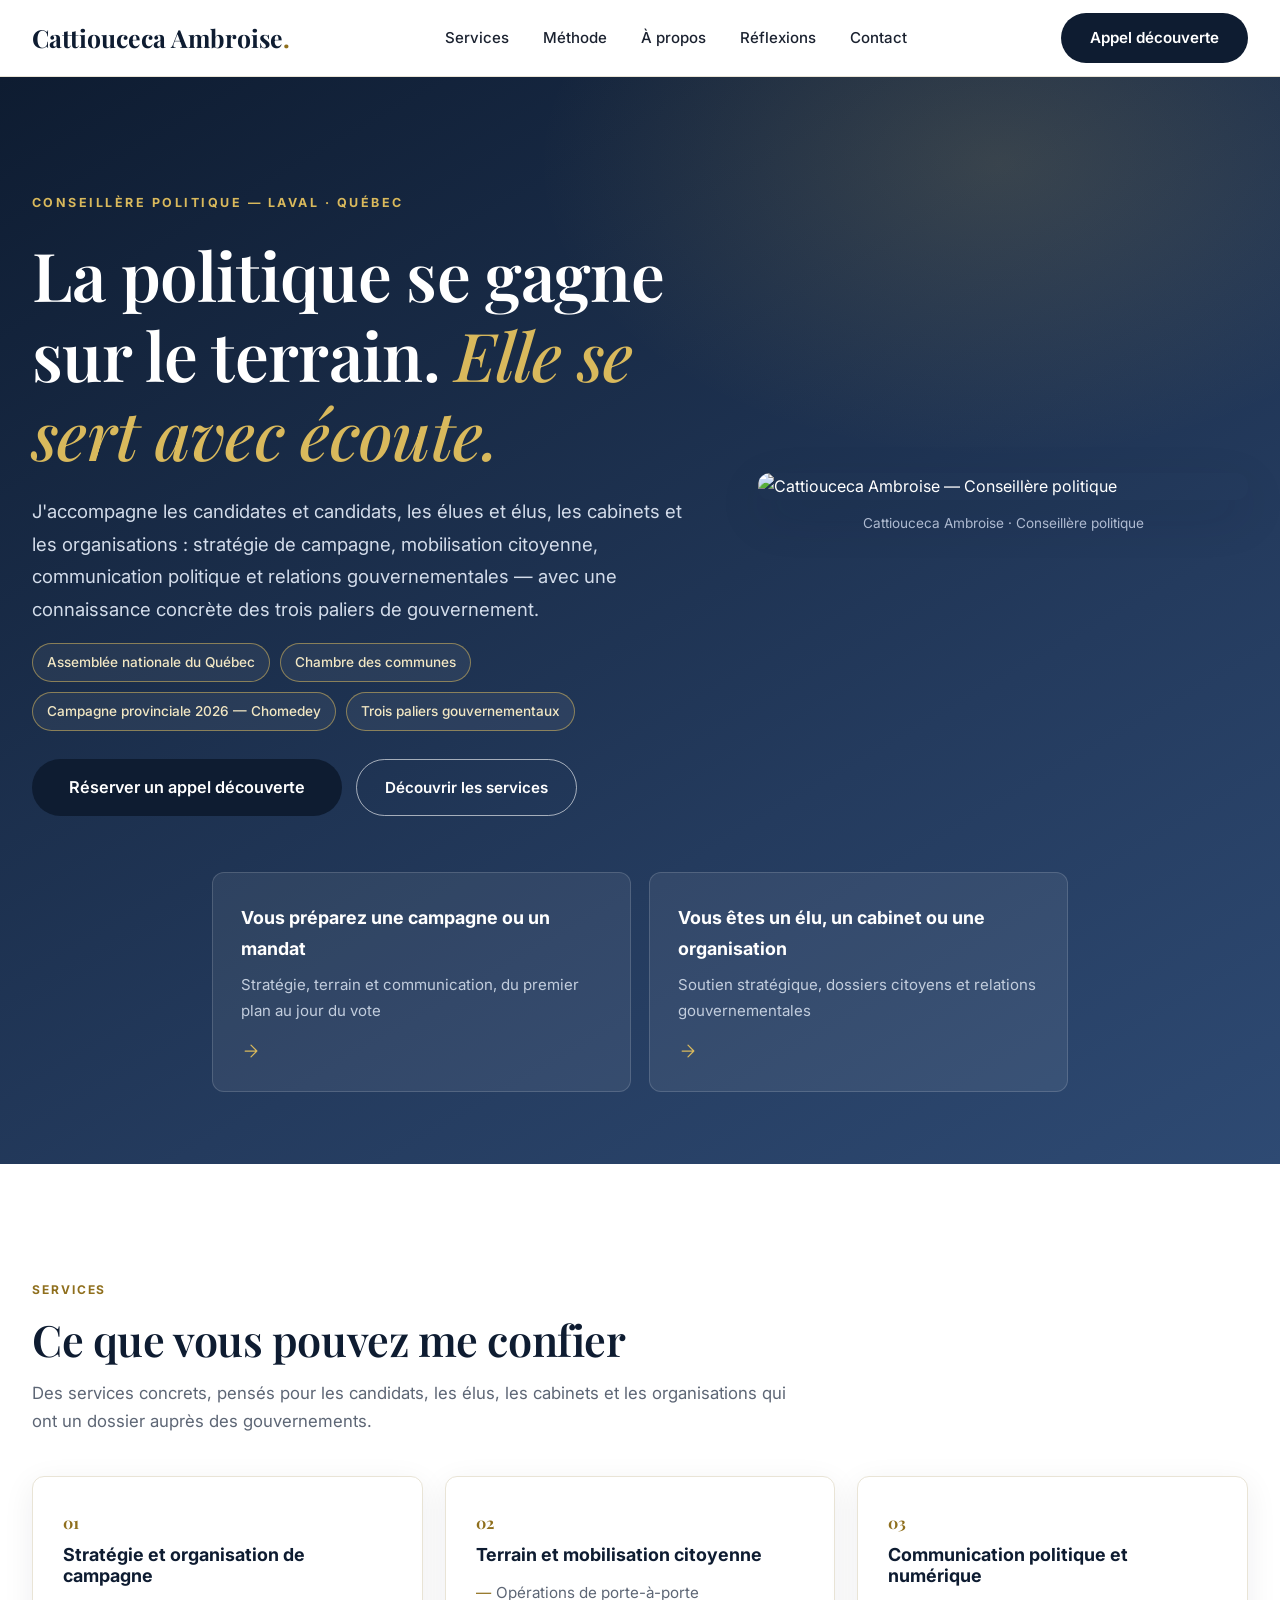
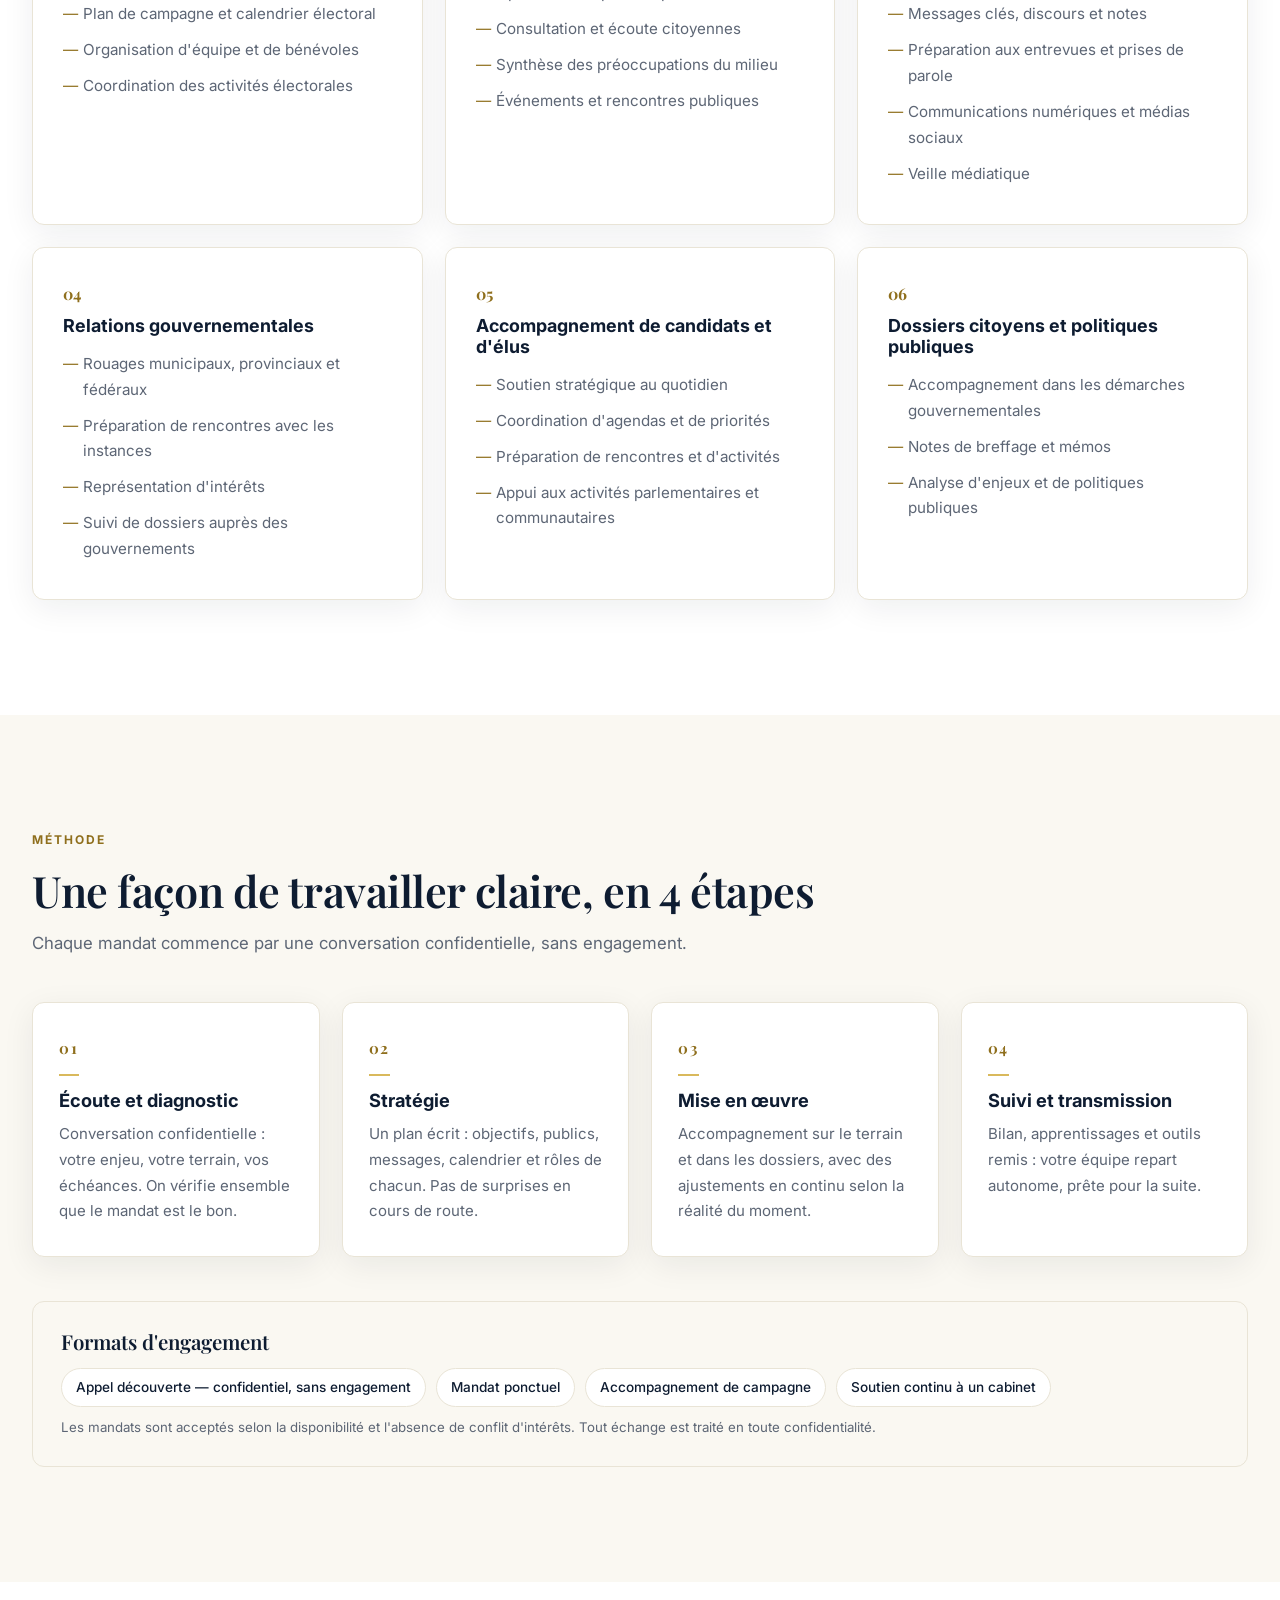
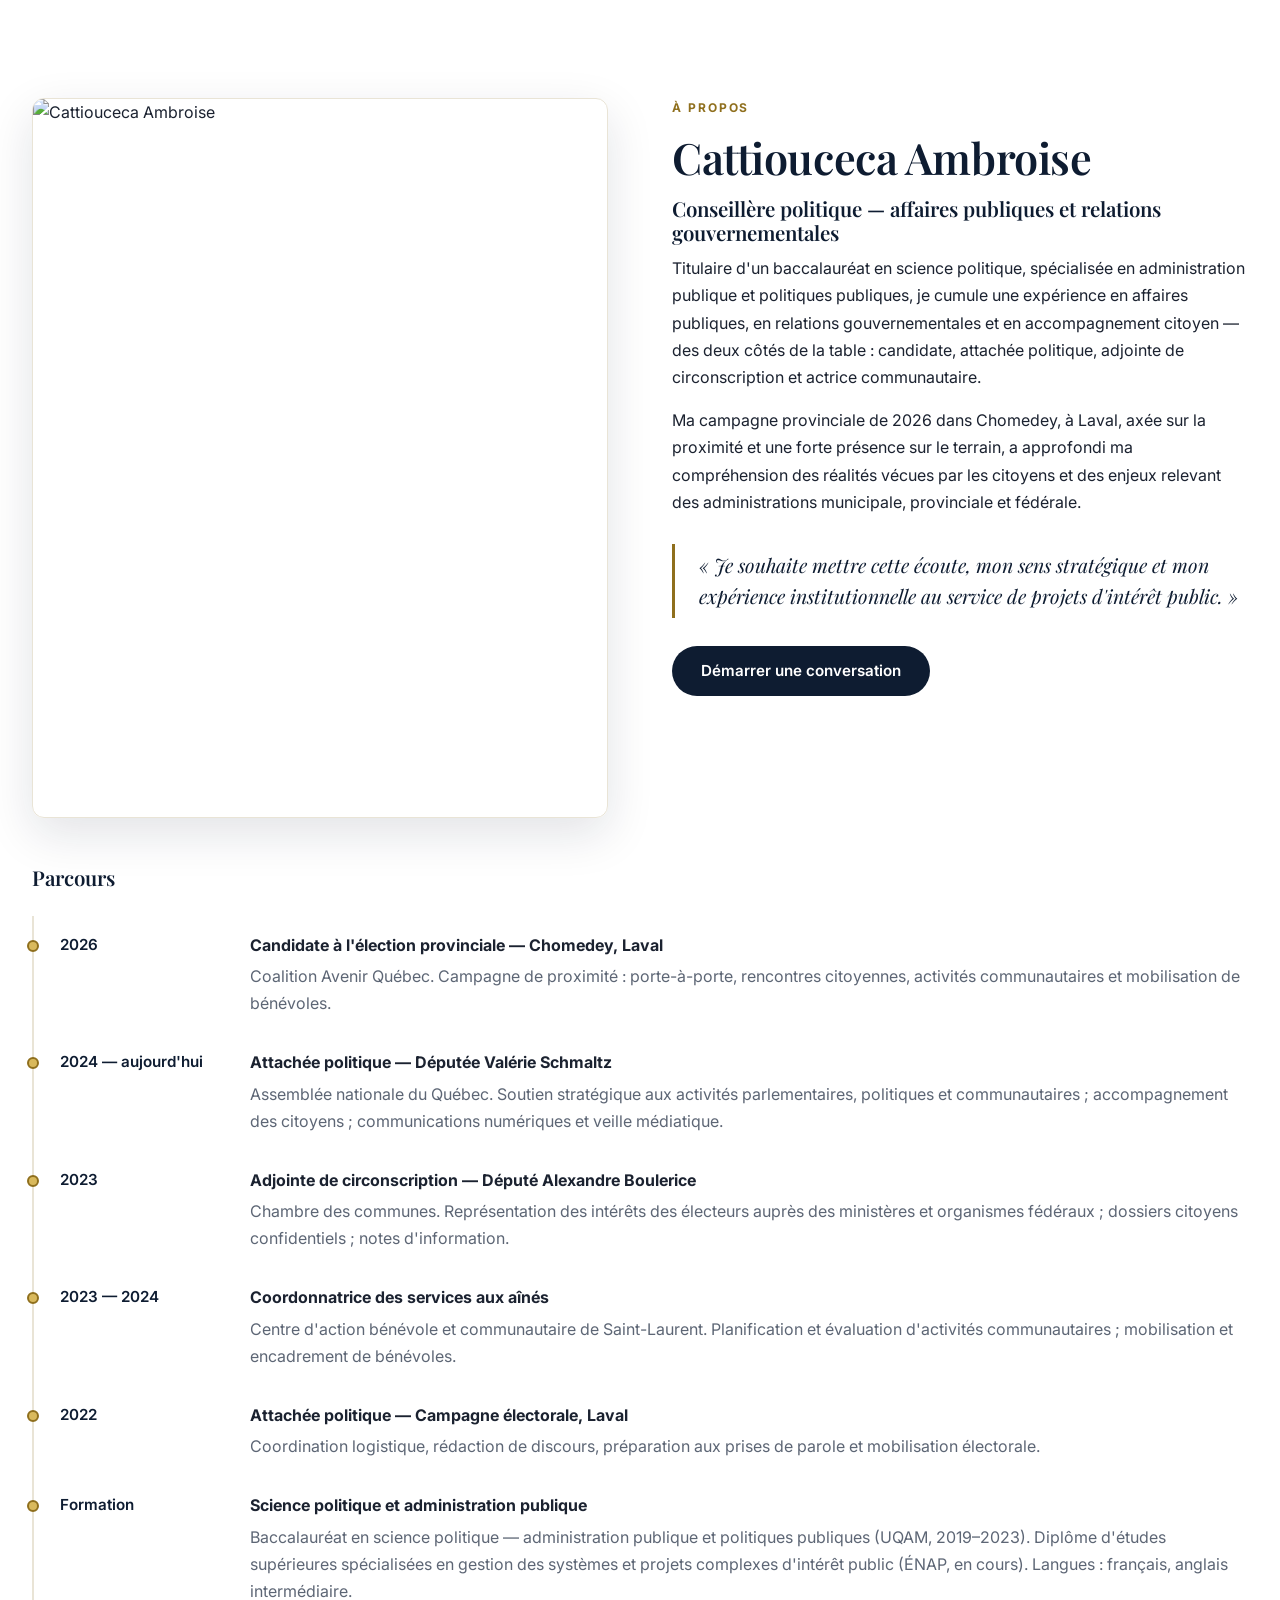
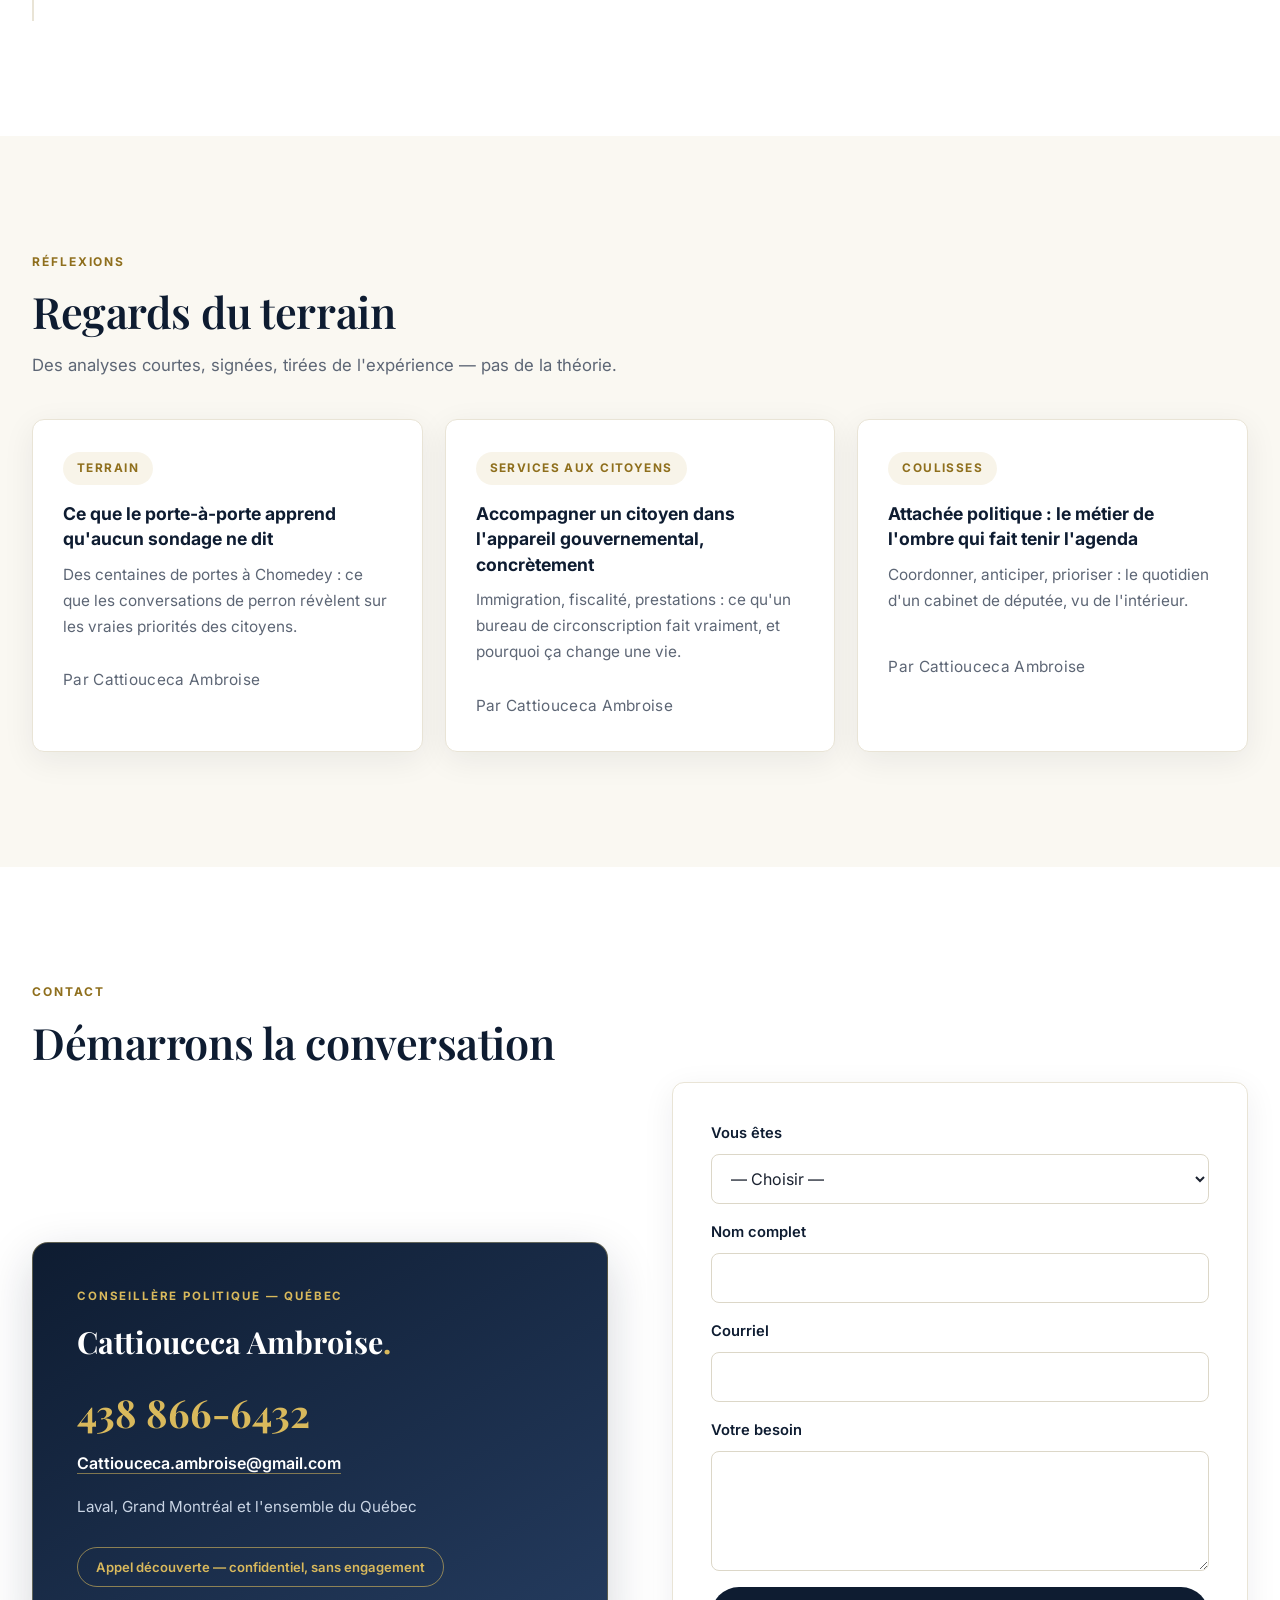
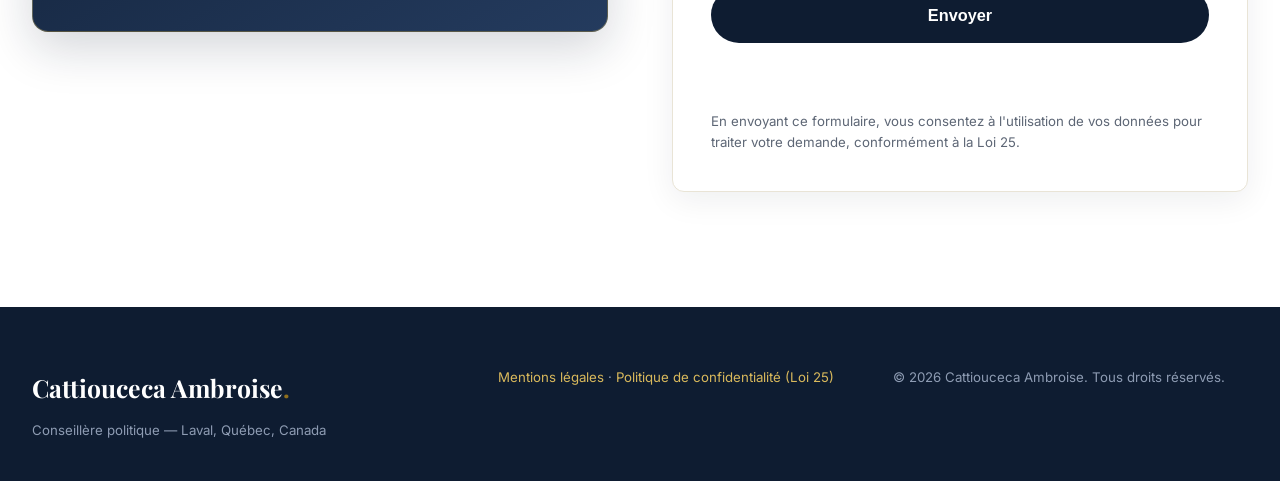
==== index.html @ 0019c846 "Site initial — Cattiouceca Ambroise, conseillère politique" ====
<!DOCTYPE html>
<html lang="fr">
<head>
    <meta charset="UTF-8">
    <meta name="viewport" content="width=device-width, initial-scale=1.0">
    <title>Cattiouceca Ambroise — Conseillère politique | Affaires publiques et relations gouvernementales</title>
    <meta name="description" content="Cattiouceca Ambroise, conseillère politique à Laval. Stratégie de campagne, terrain et mobilisation, communication politique, relations gouvernementales et accompagnement de candidats et d'élus.">
    <link rel="icon" type="image/svg+xml" href="favicon.svg">
    <meta property="og:type" content="website">
    <meta property="og:title" content="Cattiouceca Ambroise — Conseillère politique">
    <meta property="og:description" content="La politique se gagne sur le terrain. Elle se sert avec écoute. Stratégie, mobilisation, communication et relations gouvernementales au Québec.">
    <meta property="og:image" content="cattiouceca.jpg">
    <meta name="twitter:card" content="summary_large_image">
    <link rel="stylesheet" href="styles.css">
    <link rel="preconnect" href="https://fonts.googleapis.com">
    <link rel="preconnect" href="https://fonts.gstatic.com" crossorigin>
    <link href="https://fonts.googleapis.com/css2?family=Playfair+Display:wght@600;700&family=Inter:wght@400;500;600;700&display=swap" rel="stylesheet">
</head>
<body>
    <!-- Header -->
    <header class="header" id="header">
        <nav class="nav container">
            <a href="#accueil" class="logo">Cattiouceca Ambroise<span class="logo-accent">.</span></a>
            <ul class="nav-links">
                <li><a href="#services">Services</a></li>
                <li><a href="#methode">Méthode</a></li>
                <li><a href="#apropos">À propos</a></li>
                <li><a href="#reflexions">Réflexions</a></li>
                <li><a href="#contact">Contact</a></li>
            </ul>
            <div class="nav-cta">
                <a href="#contact" class="btn btn-primary">Appel découverte</a>
            </div>
            <button class="nav-toggle" aria-label="Menu"><svg width="24" height="24" viewBox="0 0 24 24" fill="none" stroke="currentColor" stroke-width="1.8" stroke-linecap="round"><path d="M4 7h16M4 12h16M4 17h16"/></svg></button>
        </nav>
    </header>

    <!-- Hero -->
    <section id="accueil" class="hero">
        <div class="container hero-grid">
            <div class="hero-text">
                <p class="hero-eyebrow">Conseillère politique — Laval · Québec</p>
                <h1>La politique se gagne sur le terrain. <em>Elle se sert avec écoute.</em></h1>
                <p class="hero-sub">J'accompagne les candidates et candidats, les élues et élus, les cabinets et les organisations : stratégie de campagne, mobilisation citoyenne, communication politique et relations gouvernementales — avec une connaissance concrète des trois paliers de gouvernement.</p>
                <div class="pills">
                    <span class="pill">Assemblée nationale du Québec</span>
                    <span class="pill">Chambre des communes</span>
                    <span class="pill">Campagne provinciale 2026 — Chomedey</span>
                    <span class="pill">Trois paliers gouvernementaux</span>
                </div>
                <div class="hero-cta">
                    <a href="#contact" class="btn btn-primary btn-large">Réserver un appel découverte</a>
                    <a href="#services" class="btn btn-outline-light">Découvrir les services</a>
                </div>
            </div>
            <div class="hero-photo">
                <img src="cattiouceca.jpg" alt="Cattiouceca Ambroise — Conseillère politique">
                <p class="hero-photo-caption">Cattiouceca Ambroise · Conseillère politique</p>
            </div>
        </div>
        <div class="container hero-dual">
            <a href="#services" class="dual-card">
                <span class="dual-title">Vous préparez une campagne ou un mandat</span>
                <span class="dual-desc">Stratégie, terrain et communication, du premier plan au jour du vote</span>
                <span class="dual-arrow" aria-hidden="true"><svg width="20" height="20" viewBox="0 0 24 24" fill="none" stroke="currentColor" stroke-width="1.5" stroke-linecap="round" stroke-linejoin="round"><path d="M5 12h14M12 5l7 7-7 7"/></svg></span>
            </a>
            <a href="#services" class="dual-card">
                <span class="dual-title">Vous êtes un élu, un cabinet ou une organisation</span>
                <span class="dual-desc">Soutien stratégique, dossiers citoyens et relations gouvernementales</span>
                <span class="dual-arrow" aria-hidden="true"><svg width="20" height="20" viewBox="0 0 24 24" fill="none" stroke="currentColor" stroke-width="1.5" stroke-linecap="round" stroke-linejoin="round"><path d="M5 12h14M12 5l7 7-7 7"/></svg></span>
            </a>
        </div>
    </section>

    <!-- Services -->
    <section id="services" class="section">
        <div class="container">
            <p class="eyebrow">Services</p>
            <h2>Ce que vous pouvez me confier</h2>
            <p class="section-sub">Des services concrets, pensés pour les candidats, les élus, les cabinets et les organisations qui ont un dossier auprès des gouvernements.</p>
            <div class="cards-3">
                <div class="card">
                    <span class="svc-num">01</span>
                    <h3>Stratégie et organisation de campagne</h3>
                    <ul class="svc-list">
                        <li>Plan de campagne et calendrier électoral</li>
                        <li>Organisation d'équipe et de bénévoles</li>
                        <li>Coordination des activités électorales</li>
                    </ul>
                </div>
                <div class="card">
                    <span class="svc-num">02</span>
                    <h3>Terrain et mobilisation citoyenne</h3>
                    <ul class="svc-list">
                        <li>Opérations de porte-à-porte</li>
                        <li>Consultation et écoute citoyennes</li>
                        <li>Synthèse des préoccupations du milieu</li>
                        <li>Événements et rencontres publiques</li>
                    </ul>
                </div>
                <div class="card">
                    <span class="svc-num">03</span>
                    <h3>Communication politique et numérique</h3>
                    <ul class="svc-list">
                        <li>Messages clés, discours et notes</li>
                        <li>Préparation aux entrevues et prises de parole</li>
                        <li>Communications numériques et médias sociaux</li>
                        <li>Veille médiatique</li>
                    </ul>
                </div>
                <div class="card">
                    <span class="svc-num">04</span>
                    <h3>Relations gouvernementales</h3>
                    <ul class="svc-list">
                        <li>Rouages municipaux, provinciaux et fédéraux</li>
                        <li>Préparation de rencontres avec les instances</li>
                        <li>Représentation d'intérêts</li>
                        <li>Suivi de dossiers auprès des gouvernements</li>
                    </ul>
                </div>
                <div class="card">
                    <span class="svc-num">05</span>
                    <h3>Accompagnement de candidats et d'élus</h3>
                    <ul class="svc-list">
                        <li>Soutien stratégique au quotidien</li>
                        <li>Coordination d'agendas et de priorités</li>
                        <li>Préparation de rencontres et d'activités</li>
                        <li>Appui aux activités parlementaires et communautaires</li>
                    </ul>
                </div>
                <div class="card">
                    <span class="svc-num">06</span>
                    <h3>Dossiers citoyens et politiques publiques</h3>
                    <ul class="svc-list">
                        <li>Accompagnement dans les démarches gouvernementales</li>
                        <li>Notes de breffage et mémos</li>
                        <li>Analyse d'enjeux et de politiques publiques</li>
                    </ul>
                </div>
            </div>
        </div>
    </section>

    <!-- Méthode -->
    <section id="methode" class="section section-alt">
        <div class="container">
            <p class="eyebrow">Méthode</p>
            <h2>Une façon de travailler claire, en 4 étapes</h2>
            <p class="section-sub">Chaque mandat commence par une conversation confidentielle, sans engagement.</p>
            <div class="steps">
                <div class="step">
                    <span class="step-num">01</span>
                    <h3>Écoute et diagnostic</h3>
                    <p>Conversation confidentielle : votre enjeu, votre terrain, vos échéances. On vérifie ensemble que le mandat est le bon.</p>
                </div>
                <div class="step">
                    <span class="step-num">02</span>
                    <h3>Stratégie</h3>
                    <p>Un plan écrit : objectifs, publics, messages, calendrier et rôles de chacun. Pas de surprises en cours de route.</p>
                </div>
                <div class="step">
                    <span class="step-num">03</span>
                    <h3>Mise en œuvre</h3>
                    <p>Accompagnement sur le terrain et dans les dossiers, avec des ajustements en continu selon la réalité du moment.</p>
                </div>
                <div class="step">
                    <span class="step-num">04</span>
                    <h3>Suivi et transmission</h3>
                    <p>Bilan, apprentissages et outils remis : votre équipe repart autonome, prête pour la suite.</p>
                </div>
            </div>
            <div class="formats-box">
                <h3>Formats d'engagement</h3>
                <div class="pills pills-dark">
                    <span class="pill">Appel découverte — confidentiel, sans engagement</span>
                    <span class="pill">Mandat ponctuel</span>
                    <span class="pill">Accompagnement de campagne</span>
                    <span class="pill">Soutien continu à un cabinet</span>
                </div>
                <p class="small">Les mandats sont acceptés selon la disponibilité et l'absence de conflit d'intérêts. Tout échange est traité en toute confidentialité.</p>
            </div>
        </div>
    </section>

    <!-- À propos -->
    <section id="apropos" class="section">
        <div class="container two-col">
            <div class="about-img">
                <img src="cattiouceca.jpg" alt="Cattiouceca Ambroise" class="about-photo">
            </div>
            <div>
                <p class="eyebrow">À propos</p>
                <h2>Cattiouceca Ambroise</h2>
                <h3>Conseillère politique — affaires publiques et relations gouvernementales</h3>
                <p>Titulaire d'un baccalauréat en science politique, spécialisée en administration publique et politiques publiques, je cumule une expérience en affaires publiques, en relations gouvernementales et en accompagnement citoyen — des deux côtés de la table : candidate, attachée politique, adjointe de circonscription et actrice communautaire.</p>
                <p>Ma campagne provinciale de 2026 dans Chomedey, à Laval, axée sur la proximité et une forte présence sur le terrain, a approfondi ma compréhension des réalités vécues par les citoyens et des enjeux relevant des administrations municipale, provinciale et fédérale.</p>
                <blockquote class="about-quote">
                    <p>« Je souhaite mettre cette écoute, mon sens stratégique et mon expérience institutionnelle au service de projets d'intérêt public. »</p>
                </blockquote>
                <a href="#contact" class="btn btn-primary">Démarrer une conversation</a>
            </div>
        </div>
        <div class="container">
            <h3 class="mt">Parcours</h3>
            <div class="timeline">
                <div class="tl-item"><span class="tl-date">2026</span><div><h4>Candidate à l'élection provinciale — Chomedey, Laval</h4><p>Coalition Avenir Québec. Campagne de proximité : porte-à-porte, rencontres citoyennes, activités communautaires et mobilisation de bénévoles.</p></div></div>
                <div class="tl-item"><span class="tl-date">2024 — aujourd'hui</span><div><h4>Attachée politique — Députée Valérie Schmaltz</h4><p>Assemblée nationale du Québec. Soutien stratégique aux activités parlementaires, politiques et communautaires ; accompagnement des citoyens ; communications numériques et veille médiatique.</p></div></div>
                <div class="tl-item"><span class="tl-date">2023</span><div><h4>Adjointe de circonscription — Député Alexandre Boulerice</h4><p>Chambre des communes. Représentation des intérêts des électeurs auprès des ministères et organismes fédéraux ; dossiers citoyens confidentiels ; notes d'information.</p></div></div>
                <div class="tl-item"><span class="tl-date">2023 — 2024</span><div><h4>Coordonnatrice des services aux aînés</h4><p>Centre d'action bénévole et communautaire de Saint-Laurent. Planification et évaluation d'activités communautaires ; mobilisation et encadrement de bénévoles.</p></div></div>
                <div class="tl-item"><span class="tl-date">2022</span><div><h4>Attachée politique — Campagne électorale, Laval</h4><p>Coordination logistique, rédaction de discours, préparation aux prises de parole et mobilisation électorale.</p></div></div>
                <div class="tl-item"><span class="tl-date">Formation</span><div><h4>Science politique et administration publique</h4><p>Baccalauréat en science politique — administration publique et politiques publiques (UQAM, 2019–2023). Diplôme d'études supérieures spécialisées en gestion des systèmes et projets complexes d'intérêt public (ÉNAP, en cours). Langues : français, anglais intermédiaire.</p></div></div>
            </div>
        </div>
    </section>

    <!-- Réflexions -->
    <section id="reflexions" class="section section-alt">
        <div class="container">
            <p class="eyebrow">Réflexions</p>
            <h2>Regards du terrain</h2>
            <p class="section-sub">Des analyses courtes, signées, tirées de l'expérience — pas de la théorie.</p>
            <div class="cards-3">
                <article class="card article-card">
                    <span class="article-tag">Terrain</span>
                    <h3>Ce que le porte-à-porte apprend qu'aucun sondage ne dit</h3>
                    <p>Des centaines de portes à Chomedey : ce que les conversations de perron révèlent sur les vraies priorités des citoyens.</p>
                    <p class="article-meta">Par Cattiouceca Ambroise</p>
                </article>
                <article class="card article-card">
                    <span class="article-tag">Services aux citoyens</span>
                    <h3>Accompagner un citoyen dans l'appareil gouvernemental, concrètement</h3>
                    <p>Immigration, fiscalité, prestations : ce qu'un bureau de circonscription fait vraiment, et pourquoi ça change une vie.</p>
                    <p class="article-meta">Par Cattiouceca Ambroise</p>
                </article>
                <article class="card article-card">
                    <span class="article-tag">Coulisses</span>
                    <h3>Attachée politique : le métier de l'ombre qui fait tenir l'agenda</h3>
                    <p>Coordonner, anticiper, prioriser : le quotidien d'un cabinet de députée, vu de l'intérieur.</p>
                    <p class="article-meta">Par Cattiouceca Ambroise</p>
                </article>
            </div>
        </div>
    </section>

    <!-- Contact -->
    <section id="contact" class="section">
        <div class="container">
            <p class="eyebrow">Contact</p>
            <h2>Démarrons la conversation</h2>
            <div class="two-col two-col-middle">
                <div class="bcard">
                    <p class="bcard-eyebrow">Conseillère politique — Québec</p>
                    <p class="bcard-name">Cattiouceca Ambroise<span>.</span></p>
                    <a class="bcard-phone" href="tel:+14388666432">438 866-6432</a>
                    <p class="bcard-row"><a class="bcard-link" href="mailto:Cattiouceca.ambroise@gmail.com">Cattiouceca.ambroise@gmail.com</a></p>
                    <p class="bcard-zone">Laval, Grand Montréal et l'ensemble du Québec</p>
                    <p class="bcard-row"><span class="bcard-badge">Appel découverte — confidentiel, sans engagement</span></p>
                </div>
                <form class="contact-form" id="contactForm" action="https://formsubmit.co/laricelk@gmail.com" method="POST">
                    <input type="hidden" name="_subject" value="Nouveau message — Site Cattiouceca Ambroise">
                    <input type="hidden" name="_captcha" value="false">
                    <input type="hidden" name="_template" value="table">
                    <label>Vous êtes
                        <select name="profil" required>
                            <option value="">— Choisir —</option>
                            <option value="candidat">Un candidat / une candidate</option>
                            <option value="elu">Un élu / un cabinet</option>
                            <option value="organisation">Une organisation / un parti</option>
                            <option value="entreprise">Une entreprise</option>
                            <option value="autre">Autre</option>
                        </select>
                    </label>
                    <label>Nom complet<input type="text" name="nom" required></label>
                    <label>Courriel<input type="email" name="courriel" required></label>
                    <label>Votre besoin<textarea name="message" rows="4" required></textarea></label>
                    <button type="submit" class="btn btn-primary btn-large">Envoyer</button>
                    <p class="form-status" id="formStatus" role="status" aria-live="polite"></p>
                    <p class="small">En envoyant ce formulaire, vous consentez à l'utilisation de vos données pour traiter votre demande, conformément à la Loi 25.</p>
                </form>
            </div>
        </div>
    </section>

    <!-- Footer -->
    <footer class="footer">
        <div class="container footer-grid">
            <div>
                <p class="logo">Cattiouceca Ambroise<span class="logo-accent">.</span></p>
                <p class="small">Conseillère politique — Laval, Québec, Canada</p>
            </div>
            <div>
                <p class="small"><a href="mentions-legales.html">Mentions légales</a> · <a href="politique-confidentialite.html">Politique de confidentialité (Loi 25)</a></p>
            </div>
            <div>
                <p class="small">© 2026 Cattiouceca Ambroise. Tous droits réservés.</p>
            </div>
        </div>
    </footer>

    <script src="script.js"></script>
</body>
</html>
---- styles.css ----
/* Sawab Dine — Chasseur de têtes | Design premium épuré */
:root {
    --navy: #0e1c31;
    --navy-light: #1a2f4d;
    --navy-soft: #243b5e;
    --gold: #8f6f1d;
    --gold-light: #d9b95c;
    --cream: #faf8f2;
    --white: #ffffff;
    --ink: #1b2230;
    --muted: #5d6675;
    --hairline: #e9e4d6;
    --radius: 12px;
    --radius-sm: 8px;
    --shadow-soft: 0 8px 32px rgba(14, 28, 49, 0.07);
    --shadow-lift: 0 16px 48px rgba(14, 28, 49, 0.12);
    --font-display: 'Playfair Display', Georgia, 'Times New Roman', serif;
    --font-body: 'Inter', -apple-system, BlinkMacSystemFont, 'Segoe UI', sans-serif;
    --space-section: clamp(72px, 9vw, 120px);
}

*, *::before, *::after { margin: 0; padding: 0; box-sizing: border-box; }

html { scroll-behavior: smooth; }

@media (prefers-reduced-motion: reduce) {
    html { scroll-behavior: auto; }
    *, *::before, *::after { transition: none !important; animation: none !important; }
}

body {
    font-family: var(--font-body);
    color: var(--ink);
    background: var(--white);
    line-height: 1.7;
    -webkit-font-smoothing: antialiased;
    text-rendering: optimizeLegibility;
    overflow-x: hidden;
}

img { max-width: 100%; display: block; }

.container { max-width: 1360px; margin: 0 auto; padding: 0 clamp(20px, 4vw, 32px); }

/* ---------- Typographie ---------- */
h1, h2, h3 { font-family: var(--font-display); color: var(--navy); line-height: 1.18; font-weight: 600; }
h1 { font-size: clamp(2.5rem, 5.5vw, 4.2rem); letter-spacing: -0.01em; }
h2 { font-size: clamp(1.9rem, 3.6vw, 2.7rem); margin-bottom: 14px; letter-spacing: -0.01em; }
h3 { font-size: 1.28rem; margin-bottom: 10px; }

p { margin-bottom: 1em; }
p:last-child { margin-bottom: 0; }

.eyebrow {
    text-transform: uppercase;
    letter-spacing: 0.16em;
    font-size: 0.75rem;
    font-weight: 700;
    color: var(--gold);
    margin-bottom: 14px;
}

.section { padding: var(--space-section) 0; }
.section-alt { background: var(--cream); }
.section-sub { color: var(--muted); margin-bottom: 40px; font-size: 1.05rem; max-width: 760px; }
.mt { margin-top: 48px; }

/* ---------- Header ---------- */
.header {
    position: sticky; top: 0; z-index: 100;
    background: rgba(255,255,255,0.94);
    backdrop-filter: blur(12px);
    -webkit-backdrop-filter: blur(12px);
    border-bottom: 1px solid var(--hairline);
}
.nav { display: flex; align-items: center; justify-content: space-between; height: 76px; gap: 16px; }
.logo { font-family: var(--font-display); font-size: 1.55rem; font-weight: 700; color: var(--navy); text-decoration: none; white-space: nowrap; }
.logo-accent { color: var(--gold); }
.nav-links { display: flex; gap: clamp(16px, 2.4vw, 30px); list-style: none; }
.nav-links a {
    text-decoration: none; color: var(--ink); font-weight: 500; font-size: 0.94rem;
    padding: 8px 2px; position: relative;
}
.nav-links a::after {
    content: ""; position: absolute; left: 0; bottom: 2px; height: 2px; width: 0;
    background: var(--gold); transition: width 0.25s ease;
}
.nav-links a:hover { color: var(--navy); }
.nav-links a:hover::after { width: 100%; }
.nav-cta { display: flex; gap: 10px; align-items: center; }
.nav-toggle {
    display: none; background: none; border: 1px solid var(--hairline); border-radius: var(--radius-sm);
    width: 44px; height: 44px; cursor: pointer; color: var(--navy);
    align-items: center; justify-content: center;
}

/* ---------- Boutons ---------- */
.btn {
    display: inline-flex; align-items: center; justify-content: center; gap: 8px;
    padding: 13px 28px; border-radius: 999px;
    font-weight: 600; font-size: 0.95rem; text-decoration: none; line-height: 1.4;
    transition: background 0.2s ease, color 0.2s ease, transform 0.2s ease, box-shadow 0.2s ease, border-color 0.2s ease;
    border: 1.5px solid transparent; cursor: pointer;
    min-height: 48px;
}
.btn:focus-visible { outline: 3px solid var(--gold-light); outline-offset: 2px; }
.btn-primary { background: var(--navy); color: var(--white); }
.btn-primary:hover { background: var(--navy-light); transform: translateY(-2px); box-shadow: var(--shadow-lift); }
.btn-outline { border-color: var(--navy); color: var(--navy); background: transparent; }
.btn-outline:hover { background: var(--navy); color: var(--white); transform: translateY(-2px); }
.btn-large { padding: 16px 36px; font-size: 1.02rem; }

/* ---------- Hero ---------- */
.hero {
    background: linear-gradient(150deg, var(--navy) 0%, var(--navy-soft) 65%, #2e4a73 100%);
    color: var(--white);
    padding: clamp(72px, 9vw, 120px) 0 0;
    position: relative; overflow: hidden;
}
.hero::after {
    content: ""; position: absolute; inset: 0;
    background: radial-gradient(ellipse 60% 45% at 78% 8%, rgba(217,185,92,0.16), transparent 60%);
    pointer-events: none;
}
.hero-content { position: relative; z-index: 1; text-align: center; max-width: 1020px; }
.hero h1 { color: var(--white); margin-bottom: 8px; }
.hero h1 em { font-style: italic; color: var(--gold-light); font-weight: 500; }
.hero-eyebrow {
    text-transform: uppercase; letter-spacing: 0.2em; font-size: 0.78rem;
    color: var(--gold-light); font-weight: 700; margin-bottom: 22px;
}
.hero-sub { color: #d3dcea; font-size: clamp(1.02rem, 1.6vw, 1.16rem); max-width: 800px; margin: 22px auto 18px; line-height: 1.75; }
.hero-zones {
    color: var(--gold-light); font-size: 0.88rem; font-weight: 600;
    letter-spacing: 0.08em; text-transform: uppercase;
    margin: 0 auto 44px;
}

.hero-dual { display: grid; grid-template-columns: 1fr 1fr; gap: 18px; max-width: 920px; margin: 0 auto clamp(48px, 6vw, 72px); }
.dual-card {
    background: rgba(255,255,255,0.07);
    border: 1px solid rgba(255,255,255,0.15);
    border-radius: var(--radius);
    padding: 30px 28px;
    text-decoration: none; color: var(--white);
    display: flex; flex-direction: column; align-items: flex-start; gap: 8px; text-align: left;
    transition: background 0.25s ease, transform 0.25s ease, border-color 0.25s ease;
}
.dual-card:hover { background: rgba(255,255,255,0.12); transform: translateY(-4px); border-color: rgba(217,185,92,0.45); }
.dual-card:focus-visible { outline: 3px solid var(--gold-light); outline-offset: 3px; }
.dual-icon { color: var(--gold-light); margin-bottom: 6px; display: inline-flex; }
.dual-icon svg { display: block; }
.dual-title { font-weight: 700; font-size: 1.12rem; font-family: var(--font-body); }
.dual-desc { color: #c2cddd; font-size: 0.94rem; }
.dual-arrow { margin-top: 10px; color: var(--gold-light); display: inline-flex; transition: transform 0.25s ease; }
.dual-card:hover .dual-arrow { transform: translateX(5px); }

.hero-stats { background: rgba(0,0,0,0.25); position: relative; z-index: 1; border-top: 1px solid rgba(255,255,255,0.08); }
.stats-grid { display: grid; grid-template-columns: repeat(4, 1fr); gap: 16px; padding: 32px 24px; }
.stat { text-align: center; padding: 4px 8px; }
.stat + .stat { border-left: 1px solid rgba(255,255,255,0.09); }
.stat-number { display: block; font-family: var(--font-display); font-size: clamp(1.5rem, 2.4vw, 1.9rem); color: var(--gold-light); font-weight: 700; margin-bottom: 4px; }
.stat-label { font-size: 0.84rem; color: #bcc8da; line-height: 1.45; }

/* ---------- Mise en page ---------- */
.two-col { display: grid; grid-template-columns: 1fr 1fr; gap: clamp(40px, 5vw, 72px); align-items: start; }
.two-col-middle { align-items: center; }
.cards-3 { display: grid; grid-template-columns: repeat(3, 1fr); gap: 22px; margin-top: 36px; }
.card {
    background: var(--white); border: 1px solid var(--hairline); border-radius: var(--radius);
    padding: 32px 30px; box-shadow: var(--shadow-soft);
    transition: transform 0.25s ease, box-shadow 0.25s ease;
}
.card:hover { transform: translateY(-4px); box-shadow: var(--shadow-lift); }
.card h3 { font-family: var(--font-body); font-weight: 700; font-size: 1.12rem; }
.card p { color: var(--muted); font-size: 0.96rem; }
.card .btn { margin-top: 18px; }
.card.quote { display: flex; flex-direction: column; }
.card.quote p { font-style: italic; color: var(--ink); font-size: 1rem; line-height: 1.7; flex: 1; }
.card.quote p::before { content: "\201C"; font-family: var(--font-display); font-size: 2.4rem; color: var(--gold-light); display: block; line-height: 1; margin-bottom: 6px; }
.card cite { display: block; margin-top: 16px; padding-top: 14px; border-top: 1px solid var(--hairline); font-style: normal; font-weight: 600; color: var(--muted); font-size: 0.88rem; }

/* Checklist épurée */
.checklist { list-style: none; margin: 24px 0; display: flex; flex-direction: column; gap: 4px; }
.checklist li {
    padding: 10px 0 10px 34px; position: relative; line-height: 1.6;
}
.checklist li::before {
    content: ""; position: absolute; left: 0; top: 13px; width: 20px; height: 20px;
    background: url("data:image/svg+xml,%3Csvg xmlns='http://www.w3.org/2000/svg' viewBox='0 0 24 24' fill='none' stroke='%238f6f1d' stroke-width='2.4' stroke-linecap='round' stroke-linejoin='round'%3E%3Cpath d='M20 6L9 17l-5-5'/%3E%3C/svg%3E") no-repeat center / contain;
}

/* Étapes méthodologie */
.steps { display: grid; grid-template-columns: repeat(4, 1fr); gap: 22px; margin-top: 44px; }
.step {
    background: var(--white); border: 1px solid var(--hairline); border-radius: var(--radius);
    padding: 32px 26px; box-shadow: var(--shadow-soft); position: relative;
    transition: transform 0.25s ease, box-shadow 0.25s ease;
}
.step:hover { transform: translateY(-4px); box-shadow: var(--shadow-lift); }
.step-num {
    font-family: var(--font-display); font-size: 0.95rem; font-weight: 700; letter-spacing: 0.12em;
    color: var(--gold); text-transform: uppercase;
    display: inline-block; padding-bottom: 12px; margin-bottom: 14px;
    border-bottom: 2px solid var(--gold-light);
}
.step h3 { margin: 0 0 10px; font-size: 1.14rem; font-family: var(--font-body); font-weight: 700; }
.step p { font-size: 0.94rem; color: var(--muted); }

/* Tags secteurs */
.tags { display: flex; flex-wrap: wrap; gap: 10px; margin-top: 18px; }
.tag {
    background: transparent; color: var(--navy);
    border: 1.5px solid var(--navy);
    padding: 9px 20px; border-radius: 999px; font-size: 0.88rem; font-weight: 600;
    transition: background 0.2s ease, color 0.2s ease;
}
.tag:hover { background: var(--navy); color: var(--white); }

/* Boîte CTA */
.cta-box {
    background: linear-gradient(150deg, var(--navy) 0%, var(--navy-soft) 100%);
    color: var(--white); border-radius: var(--radius);
    padding: clamp(30px, 4vw, 44px); box-shadow: var(--shadow-lift);
    border: 1px solid rgba(217,185,92,0.22);
}
.cta-box h3 { color: var(--white); font-family: var(--font-body); font-weight: 700; }
.cta-box p { color: #c9d4e4; margin: 12px 0 24px; }
.cta-box .btn-outline { border-color: var(--gold-light); color: var(--gold-light); }
.cta-box .btn-outline:hover { background: var(--gold-light); border-color: var(--gold-light); color: var(--navy); }

.about-photo {
    width: 100%;
    border-radius: var(--radius);
    box-shadow: var(--shadow-lift);
    object-fit: cover;
    aspect-ratio: 4 / 5;
    border: 1px solid var(--hairline);
}
.img-placeholder {
    background: var(--cream); border: 1.5px dashed #cfc9b8; border-radius: var(--radius);
    min-height: 420px; display: flex; align-items: center; justify-content: center;
    color: var(--muted); text-align: center; padding: 24px; font-size: 0.95rem;
}
.small { font-size: 0.83rem; color: var(--muted); line-height: 1.6; }
.cta-box .small { color: #93a3bb; }

/* Citation personnelle */
.about-quote {
    margin: 28px 0;
    padding: 6px 0 6px 24px;
    border-left: 3px solid var(--gold);
}
.about-quote p {
    font-family: var(--font-display);
    font-size: 1.22rem;
    font-style: italic;
    color: var(--navy);
    line-height: 1.6;
    margin: 0;
}

/* Cartes articles Insights */
.article-card { display: flex; flex-direction: column; }
.article-tag {
    display: inline-block; align-self: flex-start;
    font-size: 0.74rem; font-weight: 700; letter-spacing: 0.12em; text-transform: uppercase;
    color: var(--gold); background: rgba(184,145,42,0.1);
    padding: 6px 14px; border-radius: 999px; margin-bottom: 16px;
}
.article-card h3 { font-family: var(--font-body); font-weight: 700; font-size: 1.1rem; line-height: 1.45; }
.article-card p { flex: 1; }
.article-link {
    display: inline-flex; align-items: center; gap: 6px;
    color: var(--navy); font-weight: 700; font-size: 0.94rem; text-decoration: none;
    margin-top: 16px; padding-top: 14px; border-top: 1px solid var(--hairline);
}
.article-link span { color: var(--gold); transition: transform 0.2s ease; }
.article-link:hover span { transform: translateX(4px); }
.article-link:hover { color: var(--gold); }
.article-meta {
    font-size: 0.8rem; color: var(--muted); margin: 12px 0 0;
    letter-spacing: 0.02em;
}

/* Boîte newsletter */
.newsletter-box {
    background: var(--white); border: 1px solid var(--hairline); border-radius: var(--radius);
    padding: clamp(28px, 3.6vw, 40px); box-shadow: var(--shadow-soft);
    display: grid; grid-template-columns: 1fr 1fr; gap: 28px; align-items: center;
}
.newsletter-box h3 { font-family: var(--font-body); font-weight: 700; margin-bottom: 8px; }
.newsletter-box p { color: var(--muted); font-size: 0.96rem; margin: 0; }
.newsletter-form { display: flex; gap: 10px; }
.newsletter-form input {
    flex: 1; padding: 13px 16px; border: 1.5px solid #dcd7c8; border-radius: 999px;
    font-size: 0.95rem; font-family: inherit; min-height: 50px; min-width: 0;
    transition: border-color 0.2s ease, box-shadow 0.2s ease;
}
.newsletter-form input:focus {
    outline: none; border-color: var(--gold); box-shadow: 0 0 0 3px rgba(184,145,42,0.16);
}
.newsletter-form .btn { white-space: nowrap; }
.newsletter-status { font-size: 0.88rem; font-weight: 600; margin: 0; flex-basis: 100%; }
@media (max-width: 640px) {
    .newsletter-box { grid-template-columns: 1fr; }
    .newsletter-form { flex-direction: column; }
    .newsletter-form .btn { width: 100%; }
}

/* ---------- Formulaire ---------- */
.contact-form {
    display: flex; flex-direction: column; gap: 16px;
    background: var(--white); padding: clamp(26px, 3.4vw, 38px);
    border-radius: var(--radius); box-shadow: var(--shadow-soft); border: 1px solid var(--hairline);
}
.contact-form label { display: flex; flex-direction: column; gap: 8px; font-weight: 600; font-size: 0.92rem; color: var(--navy); }
.contact-form input, .contact-form select, .contact-form textarea {
    padding: 13px 15px; border: 1.5px solid #dcd7c8; border-radius: var(--radius-sm);
    font-size: 1rem; font-family: inherit; color: var(--ink); background: var(--white);
    transition: border-color 0.2s ease, box-shadow 0.2s ease;
    min-height: 50px;
}
.contact-form textarea { min-height: 120px; resize: vertical; }
.contact-form input:focus, .contact-form select:focus, .contact-form textarea:focus {
    outline: none; border-color: var(--gold); box-shadow: 0 0 0 3px rgba(143,111,29,0.16);
}
.form-status { font-size: 0.92rem; font-weight: 600; min-height: 1.4em; }
.form-success { color: #1e7a3c; }
.form-error { color: #b3261e; }
.contact-form button:disabled { opacity: 0.65; cursor: wait; }

/* Bloc infos contact — carte de visite */
.bcard { background:linear-gradient(150deg,#0e1c31 0%,#243b5e 100%); border-radius:16px; padding:clamp(28px,3.5vw,44px); color:#fff; border:1px solid rgba(217,185,92,.35); box-shadow:0 16px 48px rgba(14,28,49,.18); }
.bcard-eyebrow { text-transform:uppercase; letter-spacing:.16em; font-size:.72rem; color:#d9b95c; font-weight:700; margin-bottom:10px; }
.bcard-name { font-family:'Playfair Display',Georgia,serif; font-size:1.9rem; color:#fff; font-weight:700; margin-bottom:20px; }
.bcard-name span { color:#d9b95c; }
.bcard-phone { font-family:'Playfair Display',Georgia,serif; font-weight:700; font-size:clamp(1.8rem,3vw,2.4rem); color:#d9b95c; text-decoration:none; line-height:1.25; }
.bcard-phone:hover { color:#fff; }
.bcard-row { margin-top:14px; }
.bcard-link { color:#fff; font-weight:600; text-decoration:none; border-bottom:1px solid rgba(217,185,92,.55); }
.bcard-link:hover { color:#d9b95c; }
.bcard-link span { color:#d9b95c; }
.bcard-zone { color:#c9d4e4; font-size:.95rem; margin-top:14px; }
.bcard-badge { display:inline-block; margin-top:12px; border:1px solid rgba(217,185,92,.6); color:#d9b95c; border-radius:999px; padding:8px 18px; font-size:.82rem; font-weight:600; }

/* ---------- Footer ---------- */
.footer { background: var(--navy); color: #c3cede; padding: 60px 0 40px; }
.footer-grid { display: grid; grid-template-columns: 1.2fr 1fr 1fr; gap: 40px; }
.footer .logo { color: var(--white); margin-bottom: 10px; display: inline-block; }
.footer a { color: var(--gold-light); text-decoration: none; }
.footer a:hover { text-decoration: underline; }
.footer .small { color: #8e9cb3; }

/* ---------- Responsive ---------- */
@media (max-width: 1024px) {
    .steps { grid-template-columns: repeat(2, 1fr); }
    .cards-3 { grid-template-columns: repeat(2, 1fr); }
    .cards-3 .card:last-child { grid-column: 1 / -1; }
}

@media (max-width: 860px) {
    .nav-links, .nav-cta { display: none; }
    .nav-toggle { display: inline-flex; }
    .two-col { grid-template-columns: 1fr; gap: 36px; }
    .footer-grid { grid-template-columns: 1fr; gap: 28px; }
}

@media (max-width: 640px) {
    .hero-dual { grid-template-columns: 1fr; }
    .stats-grid { grid-template-columns: 1fr 1fr; gap: 20px 12px; padding: 28px 20px; }
    .stat + .stat { border-left: none; }
    .stat:nth-child(even) { border-left: 1px solid rgba(255,255,255,0.09); }
    .steps { grid-template-columns: 1fr; }
    .cards-3 { grid-template-columns: 1fr; }
    .cards-3 .card:last-child { grid-column: auto; }
    .dual-card { padding: 26px 24px; }
    .btn-large { width: 100%; }
    .cta-box .btn { width: 100%; }
}


/* ===== Ajouts Cattiouceca ===== */
.hero-grid { display: grid; grid-template-columns: 1.15fr 0.85fr; gap: clamp(28px, 5vw, 64px); align-items: center; position: relative; z-index: 1; text-align: left; }
.hero-text h1 { color: var(--white); }
.hero-text .hero-sub { margin-left: 0; margin-right: 0; }
.pills { display: flex; flex-wrap: wrap; gap: 10px; margin: 6px 0 28px; }
.pill { border: 1px solid rgba(217,185,92,0.55); color: #f2e7c3; background: rgba(255,255,255,0.06); border-radius: 999px; padding: 7px 14px; font-size: 0.85rem; font-weight: 500; }
.pills-dark .pill { border-color: var(--hairline); color: var(--navy); background: var(--white); }
.hero-cta { display: flex; flex-wrap: wrap; gap: 14px; }
.btn-outline-light { border: 1px solid rgba(255,255,255,0.6); color: var(--white); }
.btn-outline-light:hover { background: rgba(255,255,255,0.12); }
.hero-photo img { width: 100%; border-radius: var(--radius); box-shadow: var(--shadow-lift); display: block; }
.hero-photo-caption { color: #aebad0; font-size: 0.85rem; margin-top: 12px; text-align: center; }
.hero .hero-dual { margin-top: clamp(36px, 5vw, 56px); }
.svc-num { font-family: var(--font-display); color: var(--gold); font-size: 1rem; font-weight: 700; display: block; margin-bottom: 8px; }
.svc-list { list-style: none; margin-top: 10px; }
.svc-list li { color: var(--muted); padding: 5px 0 5px 20px; position: relative; font-size: 0.95rem; }
.svc-list li::before { content: "—"; position: absolute; left: 0; color: var(--gold); }
.formats-box { margin-top: 44px; background: var(--cream); border: 1px solid var(--hairline); border-radius: var(--radius); padding: 28px; }
.formats-box .pills { margin: 14px 0 10px; }
.timeline { margin-top: 26px; border-left: 2px solid var(--hairline); }
.tl-item { display: grid; grid-template-columns: 170px 1fr; gap: 20px; padding: 16px 0 16px 26px; position: relative; }
.tl-item::before { content: ""; position: absolute; left: -7px; top: 24px; width: 12px; height: 12px; border-radius: 50%; background: var(--gold-light); border: 2px solid var(--gold); }
.tl-date { font-weight: 600; color: var(--navy); font-size: 0.95rem; }
.tl-item p { color: var(--muted); margin-top: 4px; }
@media (max-width: 860px) {
    .hero-grid { grid-template-columns: 1fr; text-align: center; }
    .hero-text .hero-sub { margin-left: auto; margin-right: auto; }
    .pills, .hero-cta { justify-content: center; }
    .hero-photo { max-width: 340px; margin: 0 auto; }
    .tl-item { grid-template-columns: 1fr; gap: 4px; }
}
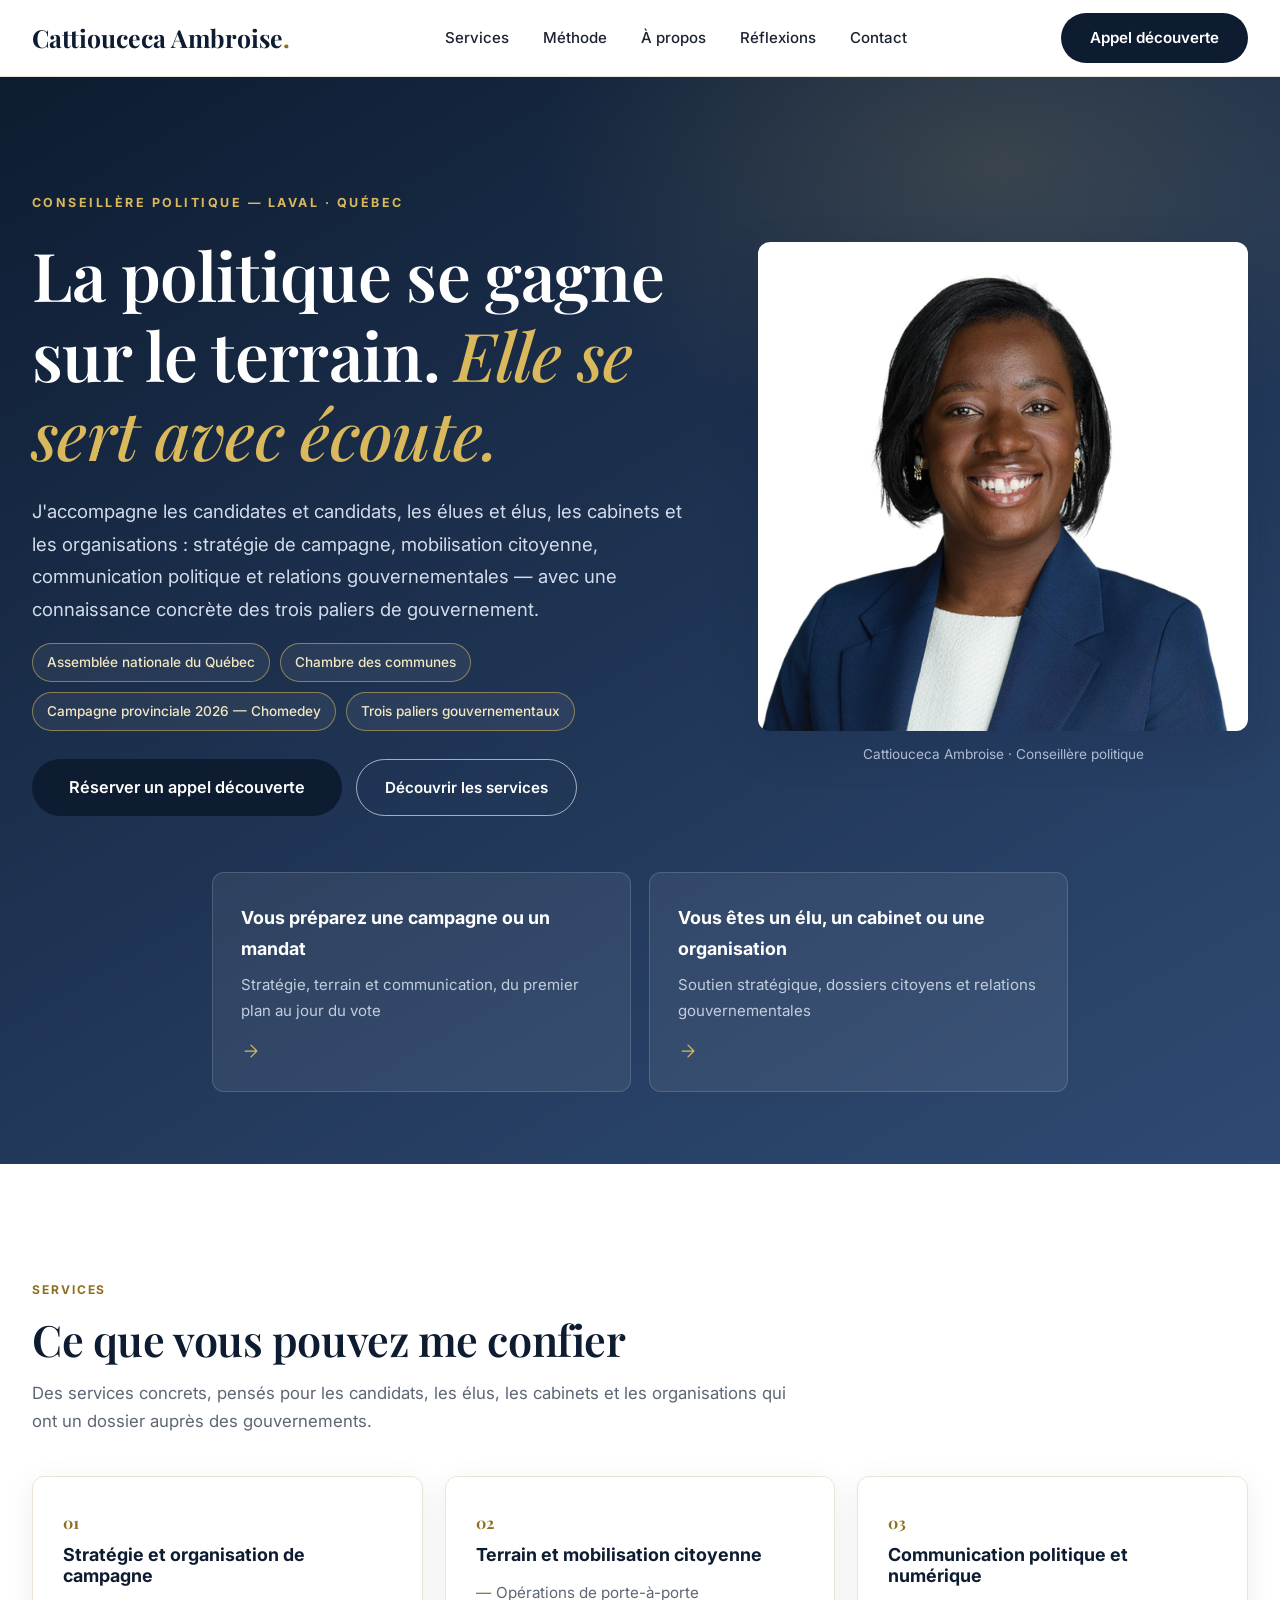
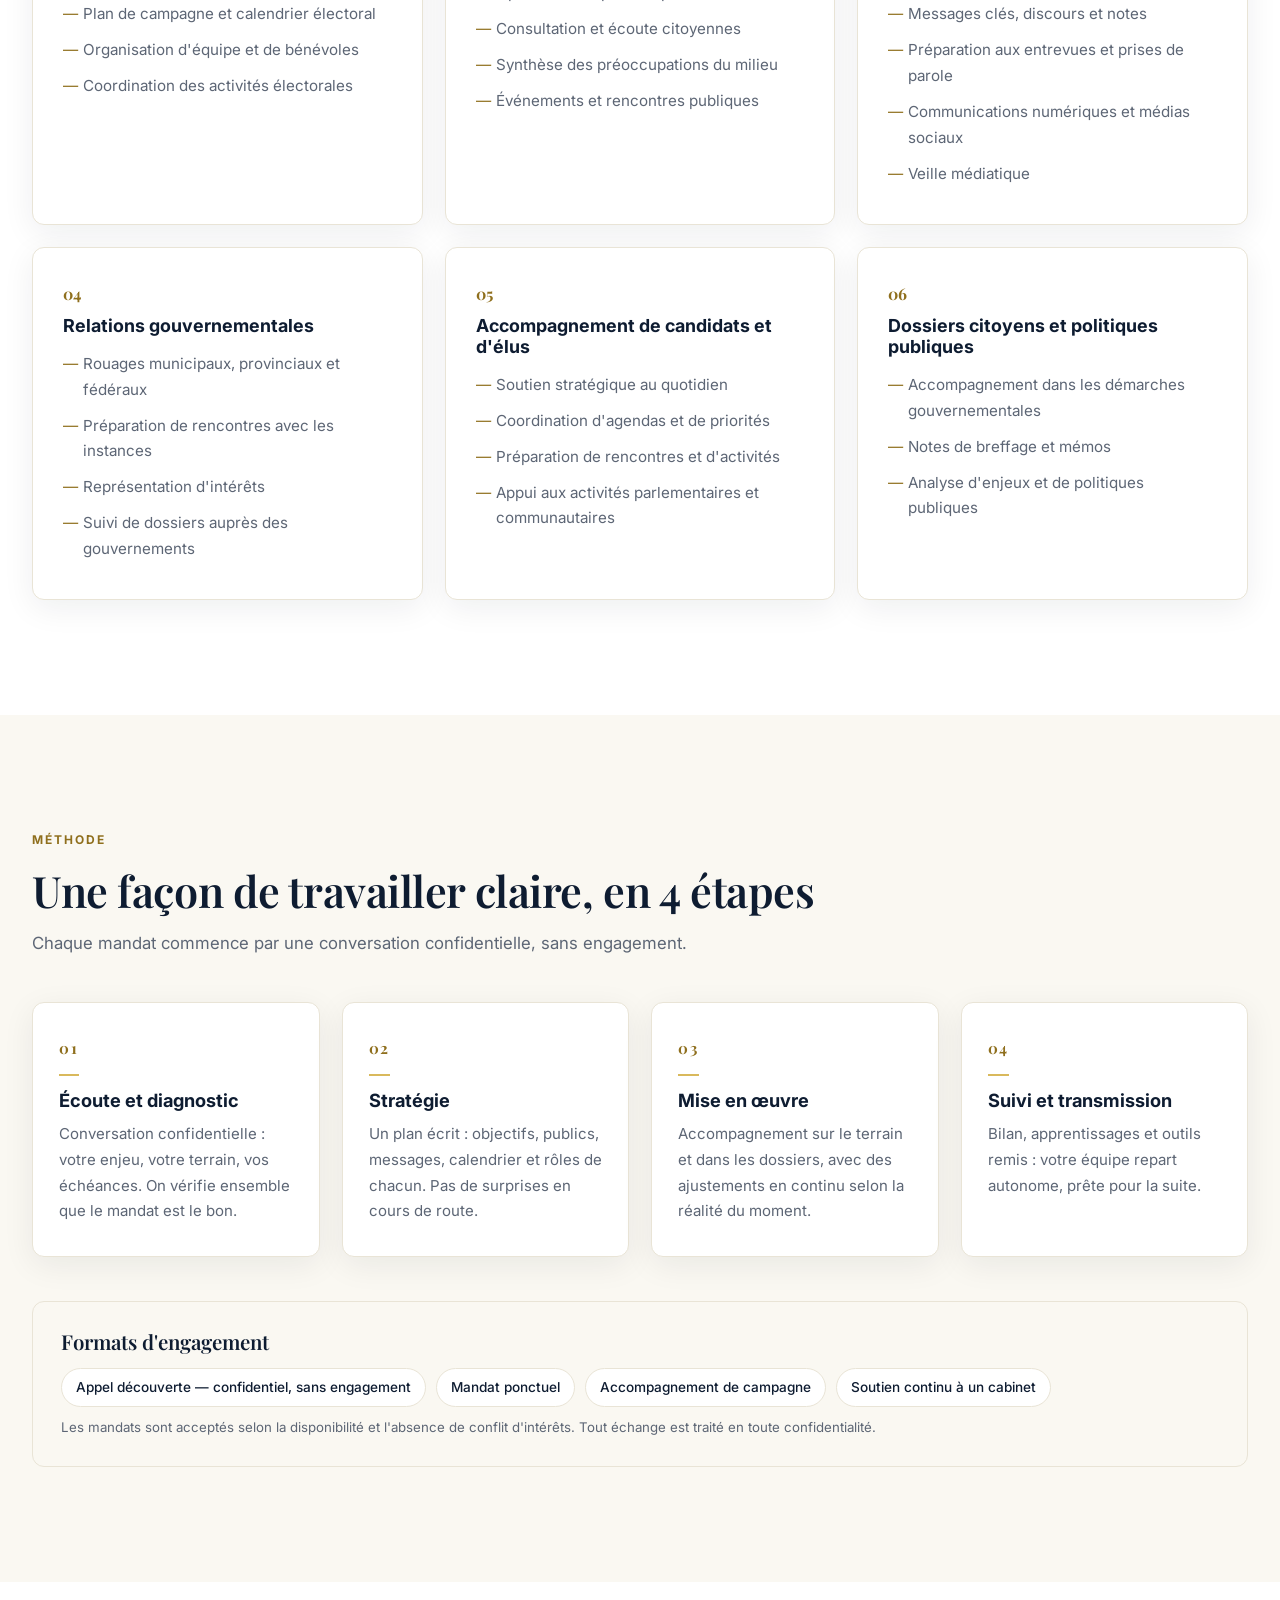
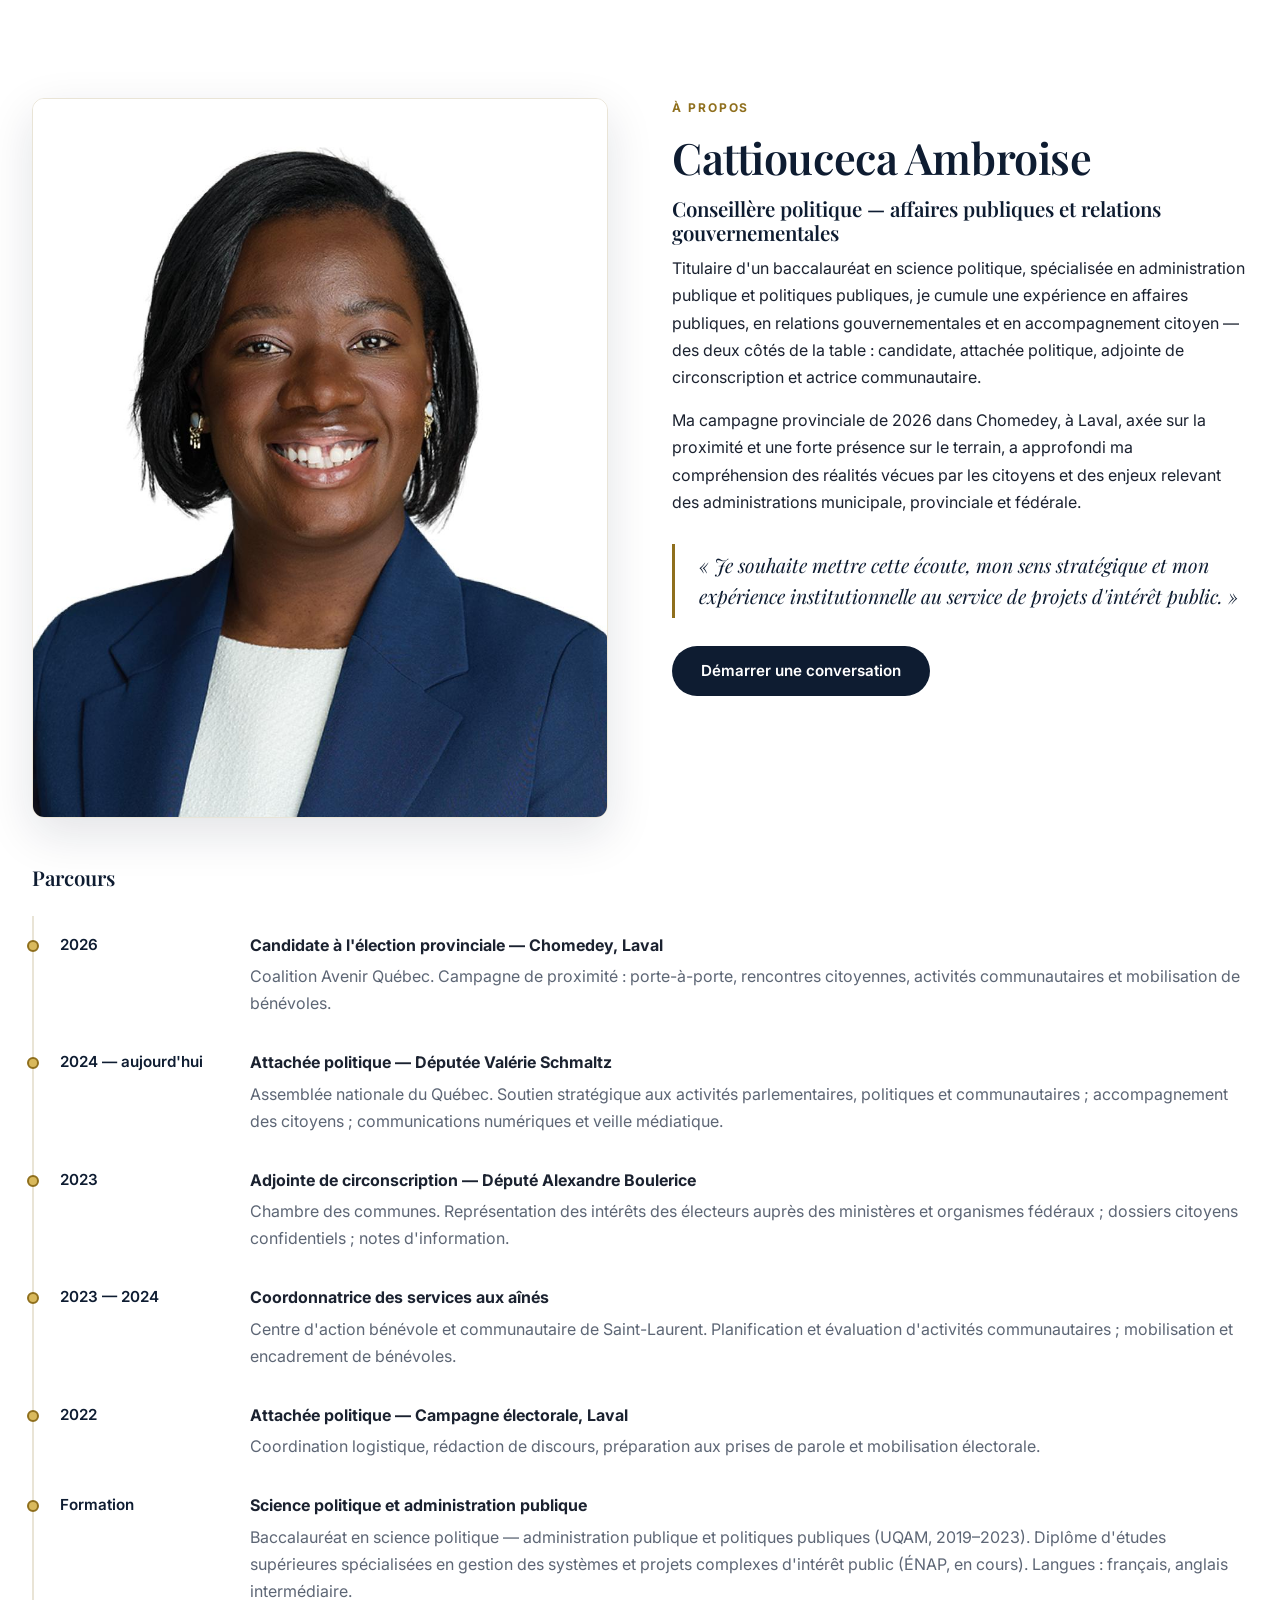
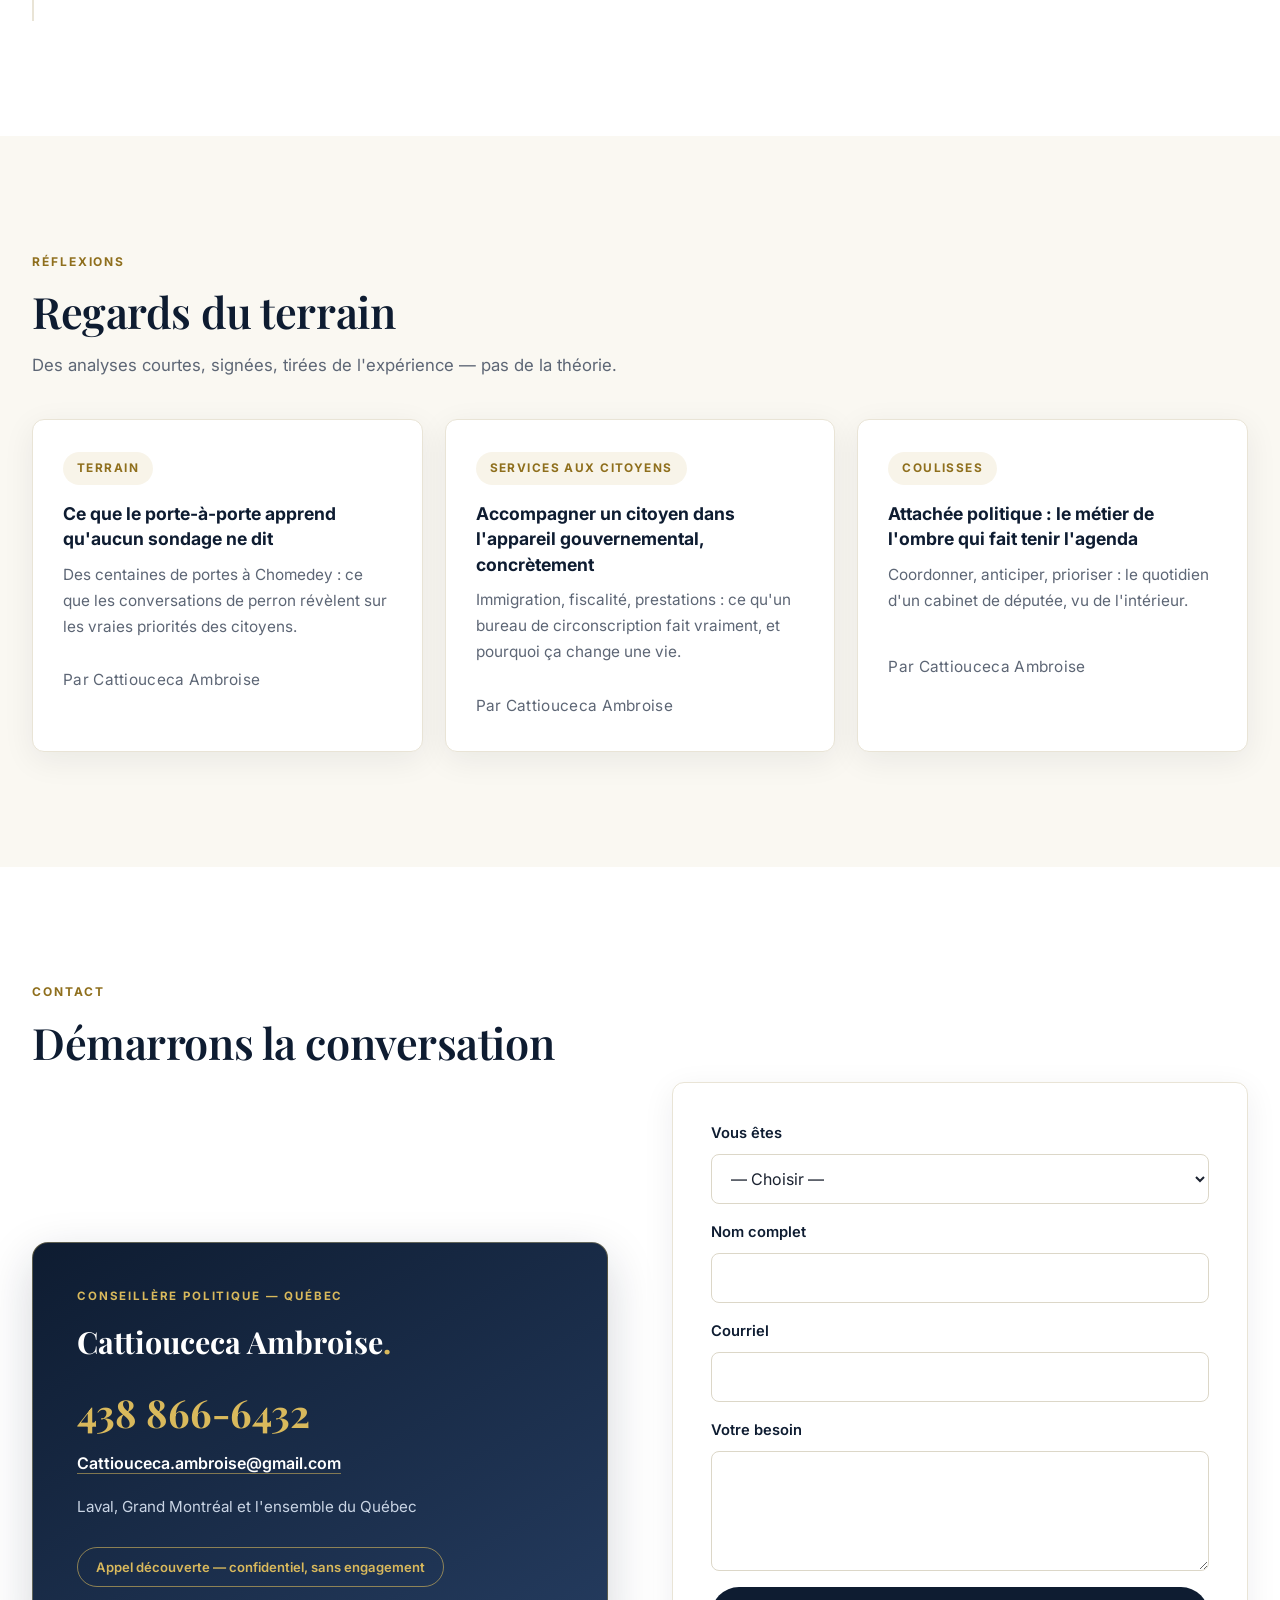
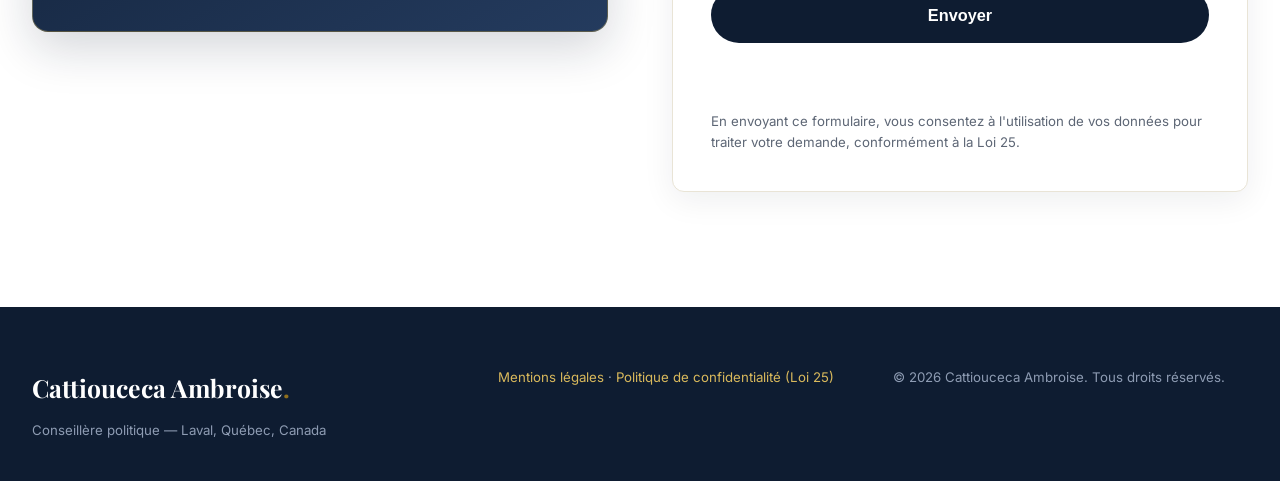
==== commit 28993133: "Photo : utiliser le nom du fichier téléversé (IMG-20261027-WA0000.jpg)" ====
--- a/index.html
+++ b/index.html
@@ -9,7 +9,7 @@
     <meta property="og:type" content="website">
     <meta property="og:title" content="Cattiouceca Ambroise — Conseillère politique">
     <meta property="og:description" content="La politique se gagne sur le terrain. Elle se sert avec écoute. Stratégie, mobilisation, communication et relations gouvernementales au Québec.">
-    <meta property="og:image" content="cattiouceca.jpg">
+    <meta property="og:image" content="IMG-20261027-WA0000.jpg">
     <meta name="twitter:card" content="summary_large_image">
     <link rel="stylesheet" href="styles.css">
     <link rel="preconnect" href="https://fonts.googleapis.com">
@@ -54,7 +54,7 @@
                 </div>
             </div>
             <div class="hero-photo">
-                <img src="cattiouceca.jpg" alt="Cattiouceca Ambroise — Conseillère politique">
+                <img src="IMG-20261027-WA0000.jpg" alt="Cattiouceca Ambroise — Conseillère politique">
                 <p class="hero-photo-caption">Cattiouceca Ambroise · Conseillère politique</p>
             </div>
         </div>
@@ -186,7 +186,7 @@
     <section id="apropos" class="section">
         <div class="container two-col">
             <div class="about-img">
-                <img src="cattiouceca.jpg" alt="Cattiouceca Ambroise" class="about-photo">
+                <img src="IMG-20261027-WA0000.jpg" alt="Cattiouceca Ambroise" class="about-photo">
             </div>
             <div>
                 <p class="eyebrow">À propos</p>
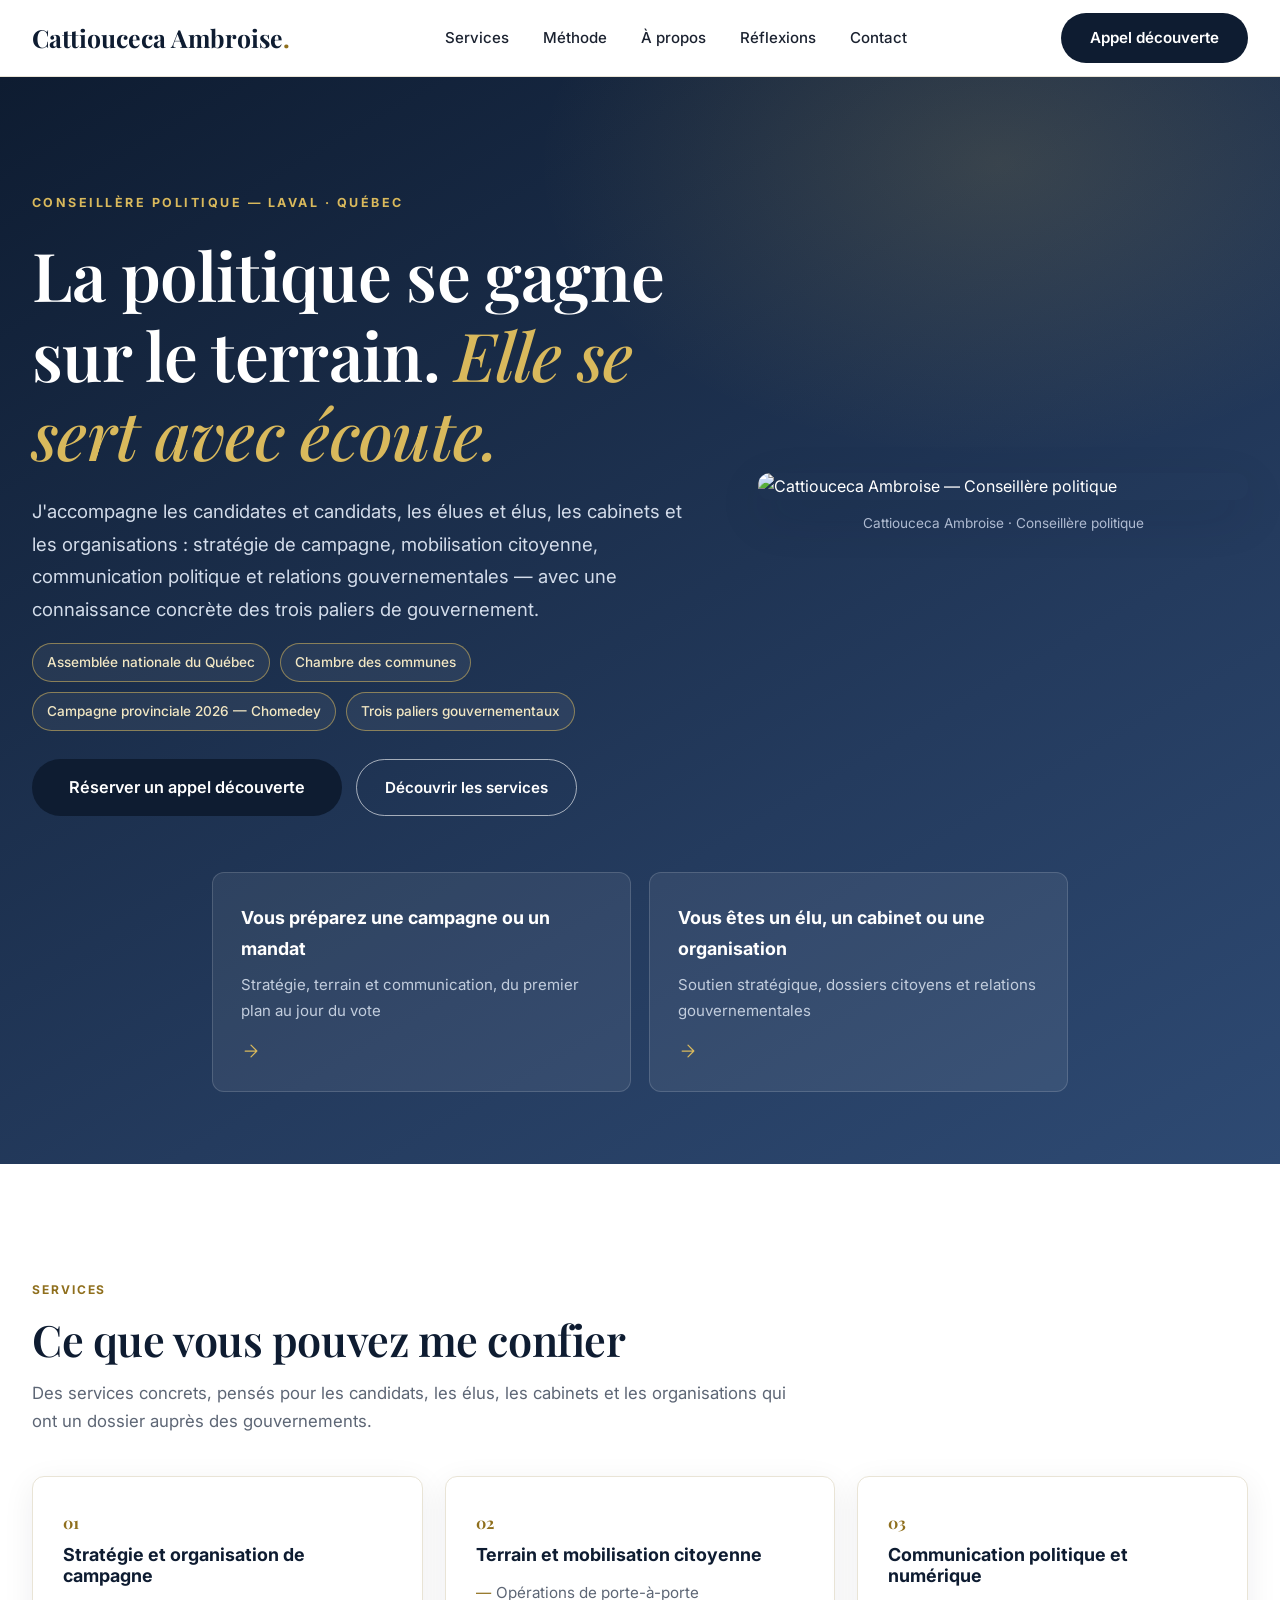
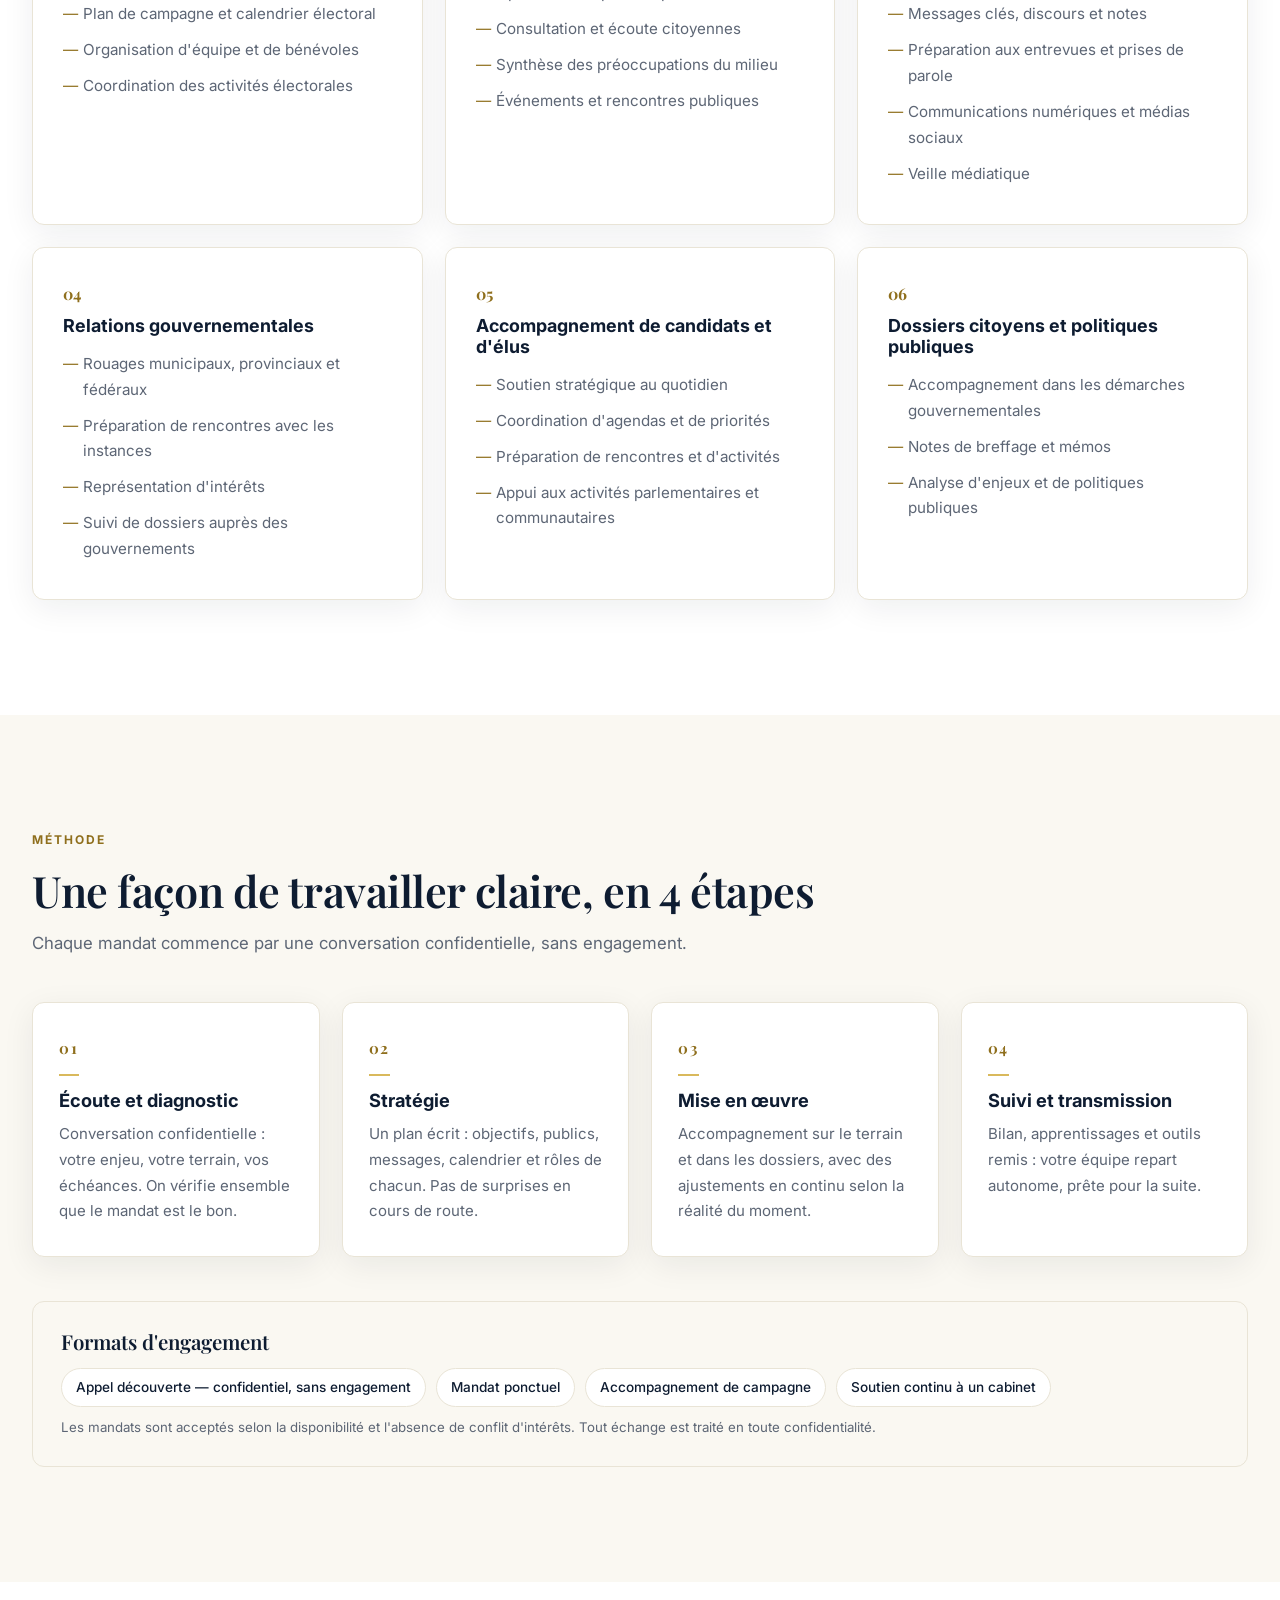
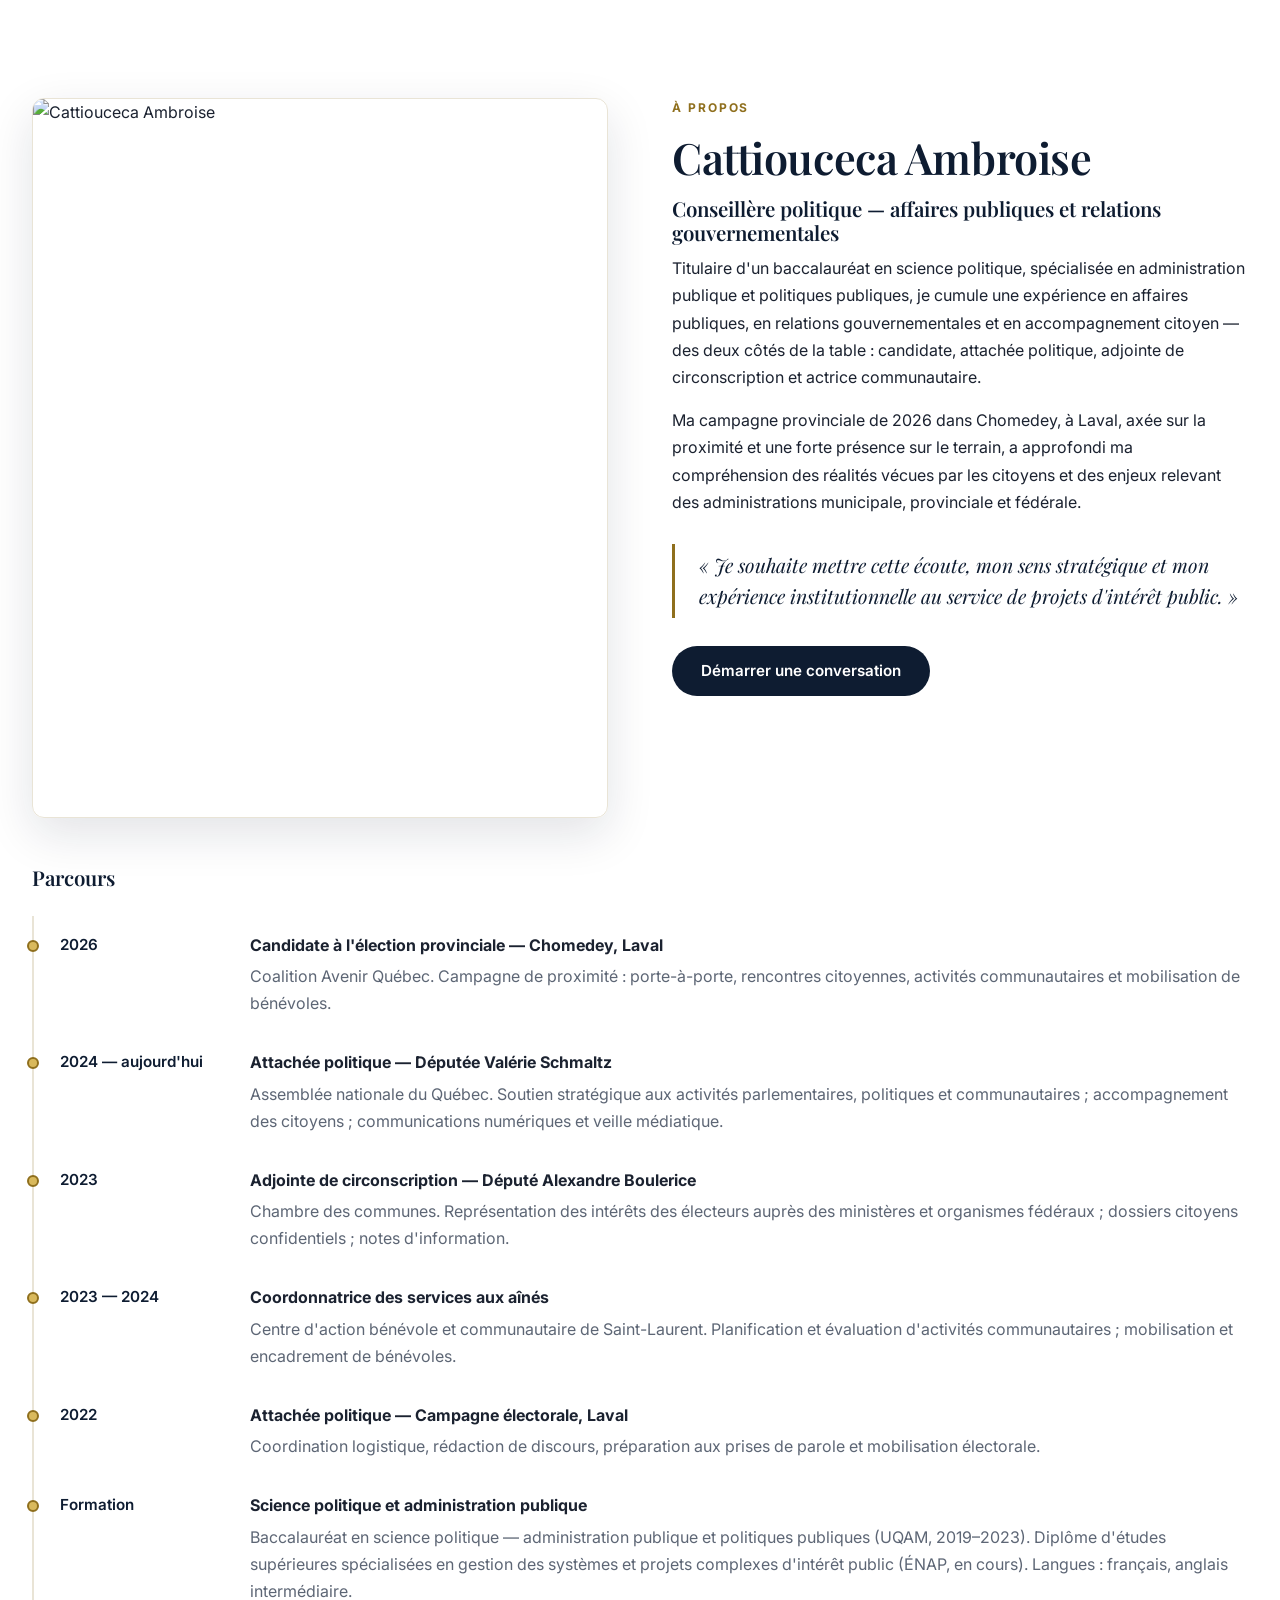
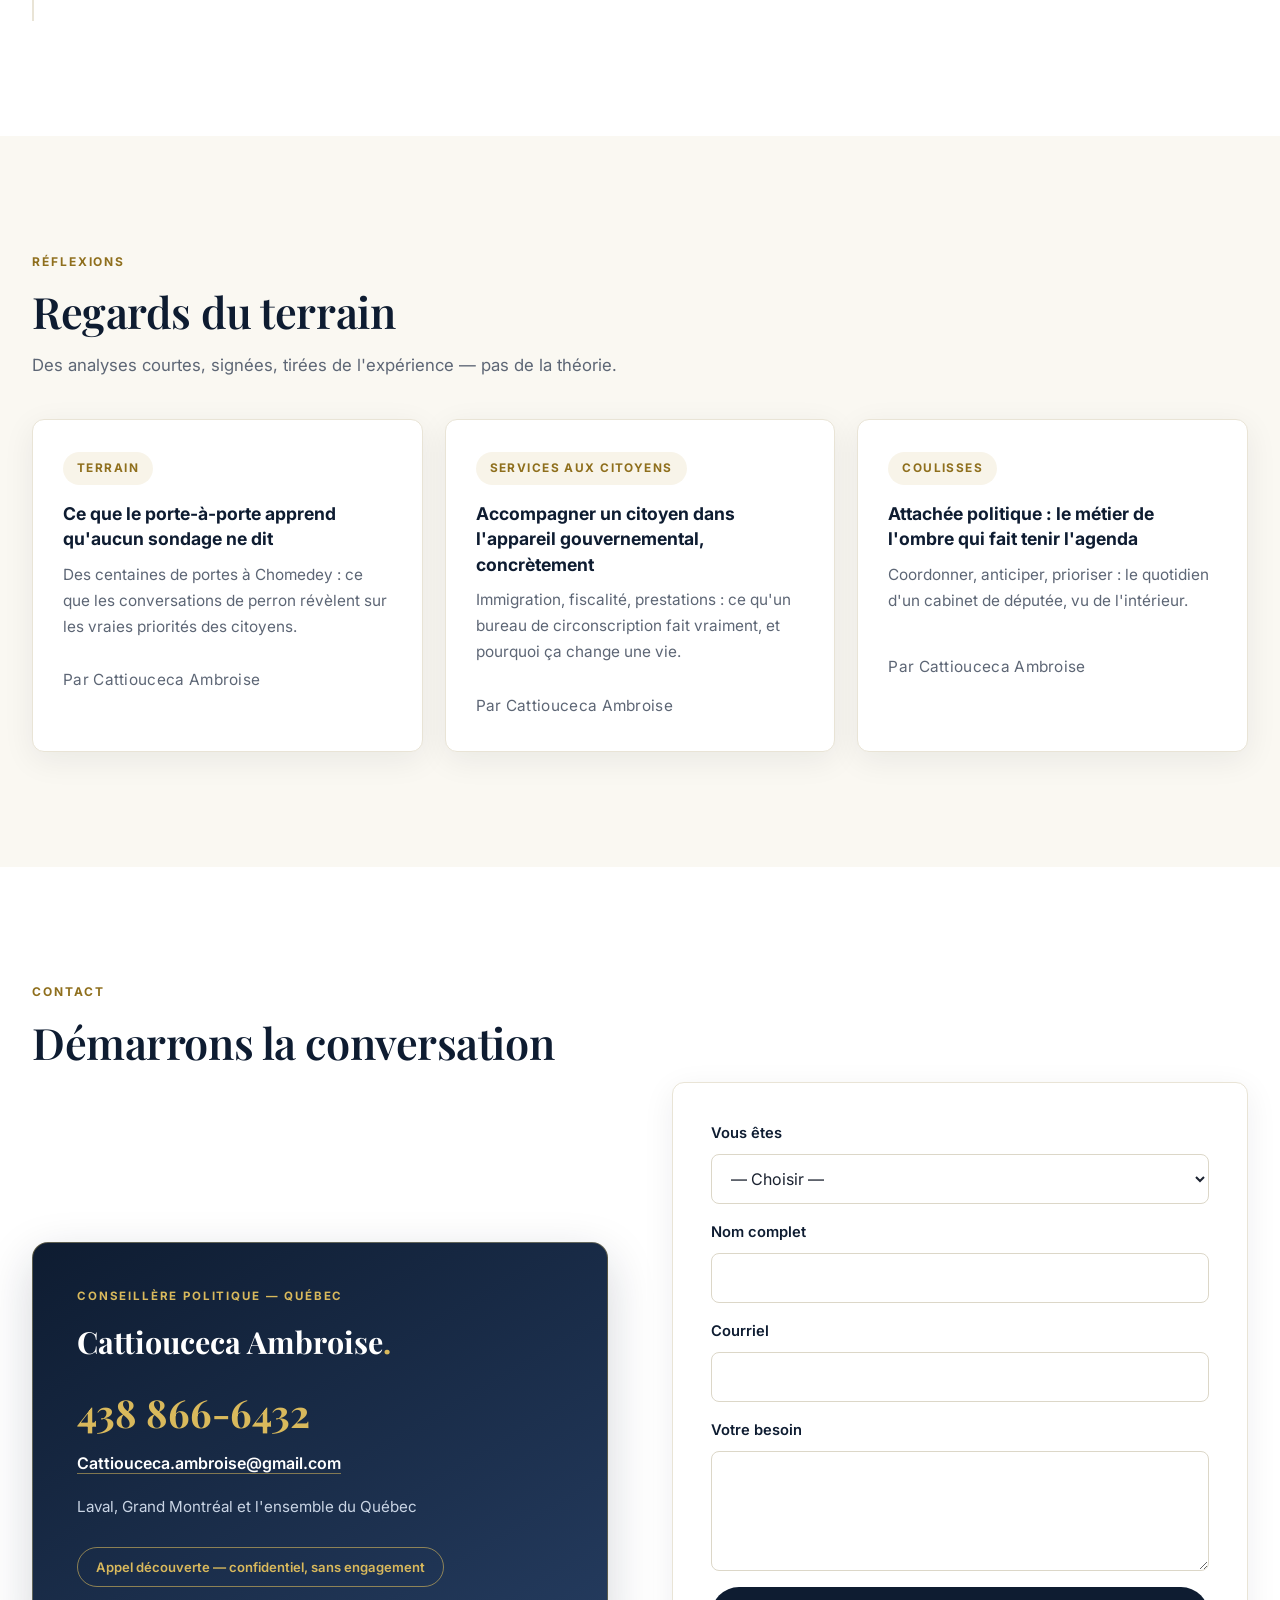
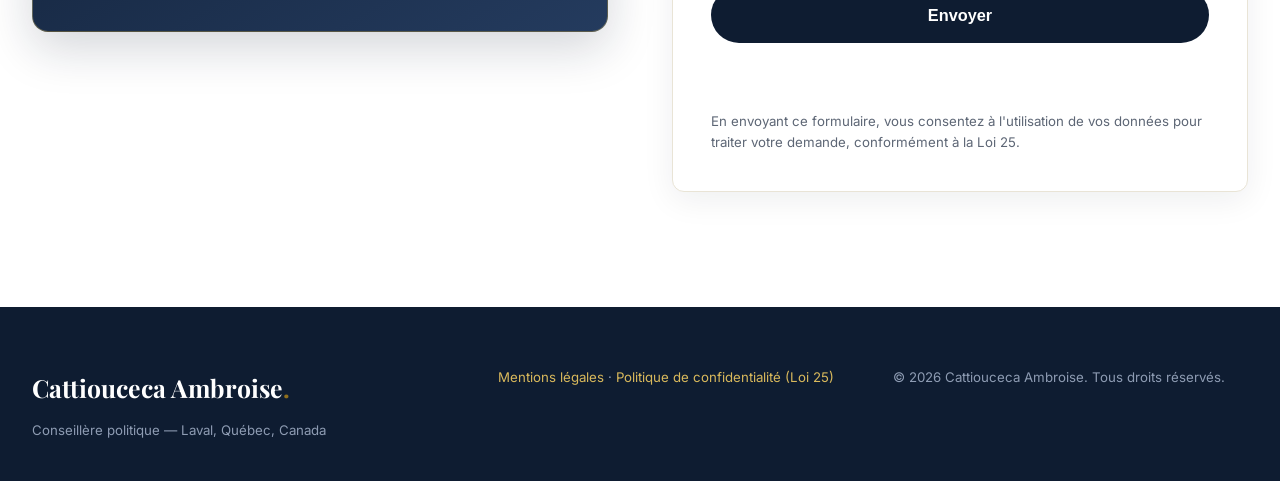
==== commit 2acf530f: "Photo : retour au nom cattiouceca.jpg" ====
--- a/index.html
+++ b/index.html
@@ -9,7 +9,7 @@
     <meta property="og:type" content="website">
     <meta property="og:title" content="Cattiouceca Ambroise — Conseillère politique">
     <meta property="og:description" content="La politique se gagne sur le terrain. Elle se sert avec écoute. Stratégie, mobilisation, communication et relations gouvernementales au Québec.">
-    <meta property="og:image" content="IMG-20261027-WA0000.jpg">
+    <meta property="og:image" content="cattiouceca.jpg">
     <meta name="twitter:card" content="summary_large_image">
     <link rel="stylesheet" href="styles.css">
     <link rel="preconnect" href="https://fonts.googleapis.com">
@@ -54,7 +54,7 @@
                 </div>
             </div>
             <div class="hero-photo">
-                <img src="IMG-20261027-WA0000.jpg" alt="Cattiouceca Ambroise — Conseillère politique">
+                <img src="cattiouceca.jpg" alt="Cattiouceca Ambroise — Conseillère politique">
                 <p class="hero-photo-caption">Cattiouceca Ambroise · Conseillère politique</p>
             </div>
         </div>
@@ -186,7 +186,7 @@
     <section id="apropos" class="section">
         <div class="container two-col">
             <div class="about-img">
-                <img src="IMG-20261027-WA0000.jpg" alt="Cattiouceca Ambroise" class="about-photo">
+                <img src="cattiouceca.jpg" alt="Cattiouceca Ambroise" class="about-photo">
             </div>
             <div>
                 <p class="eyebrow">À propos</p>
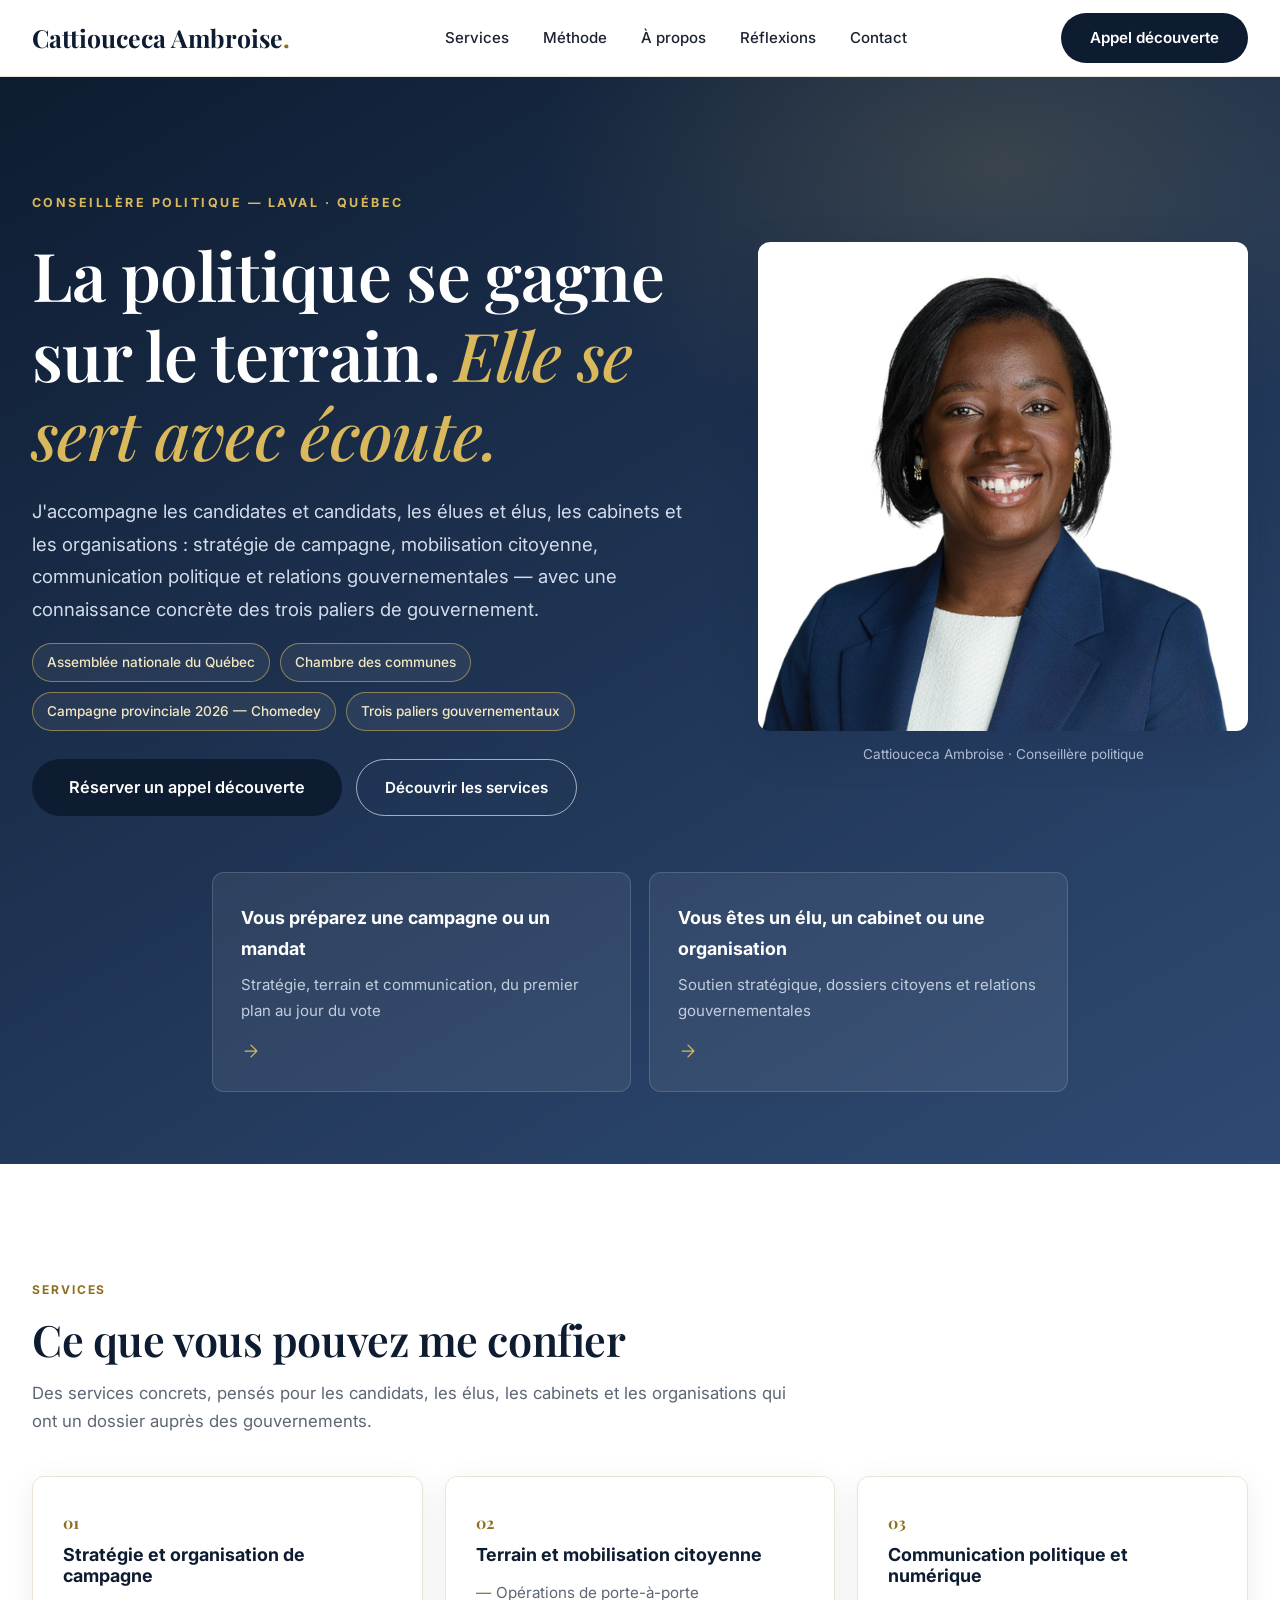
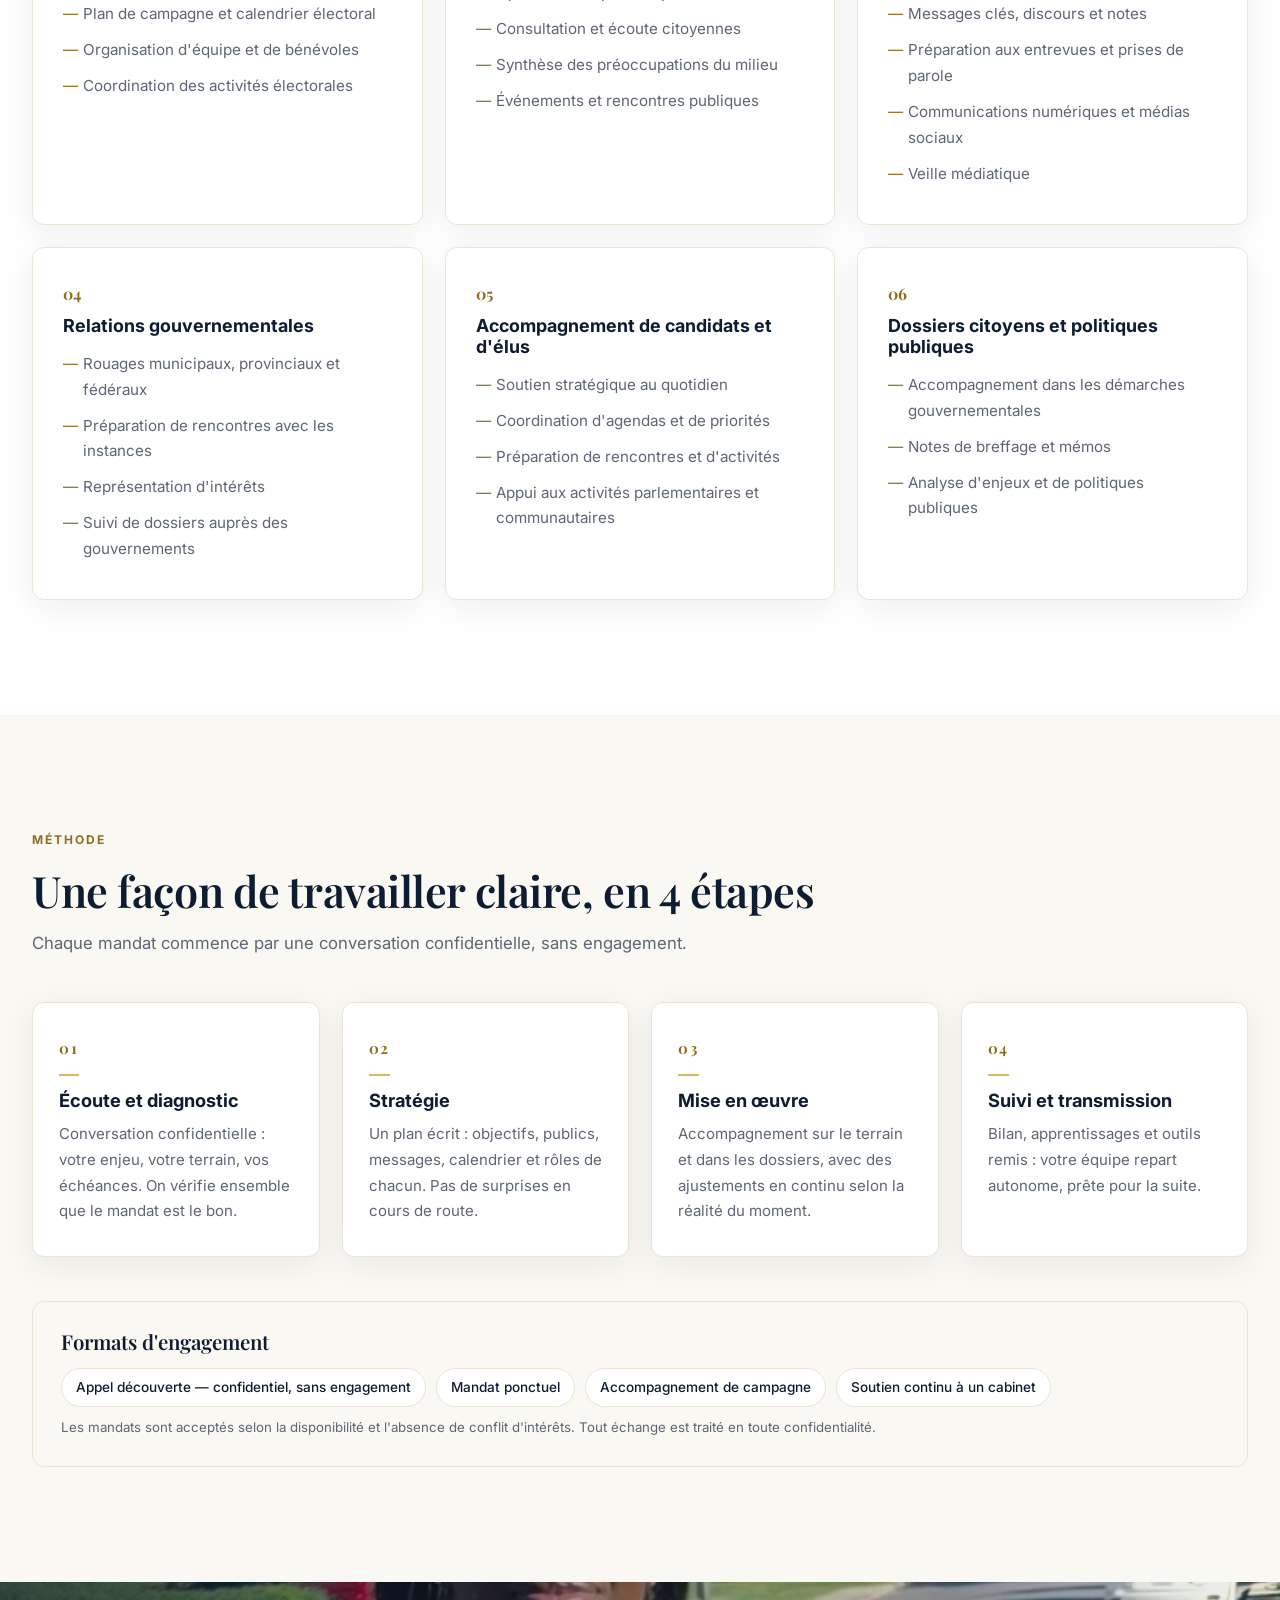
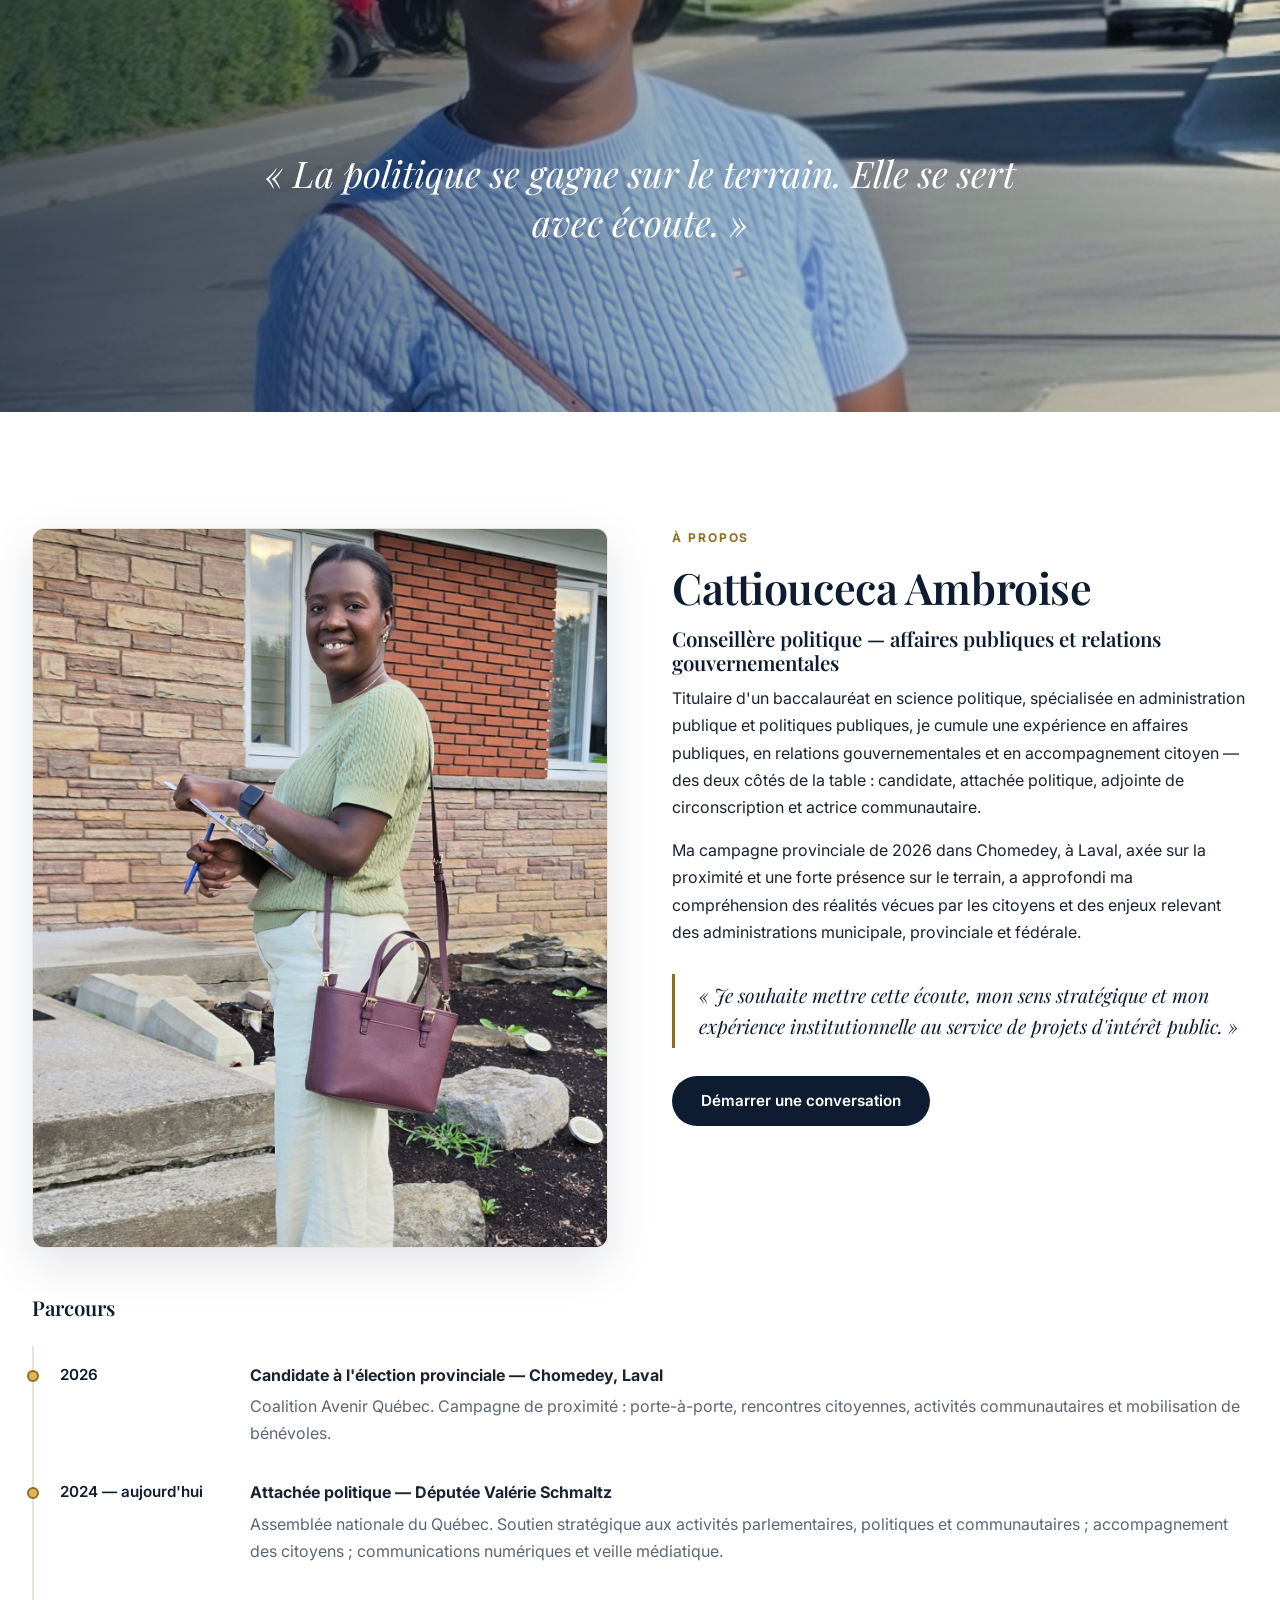
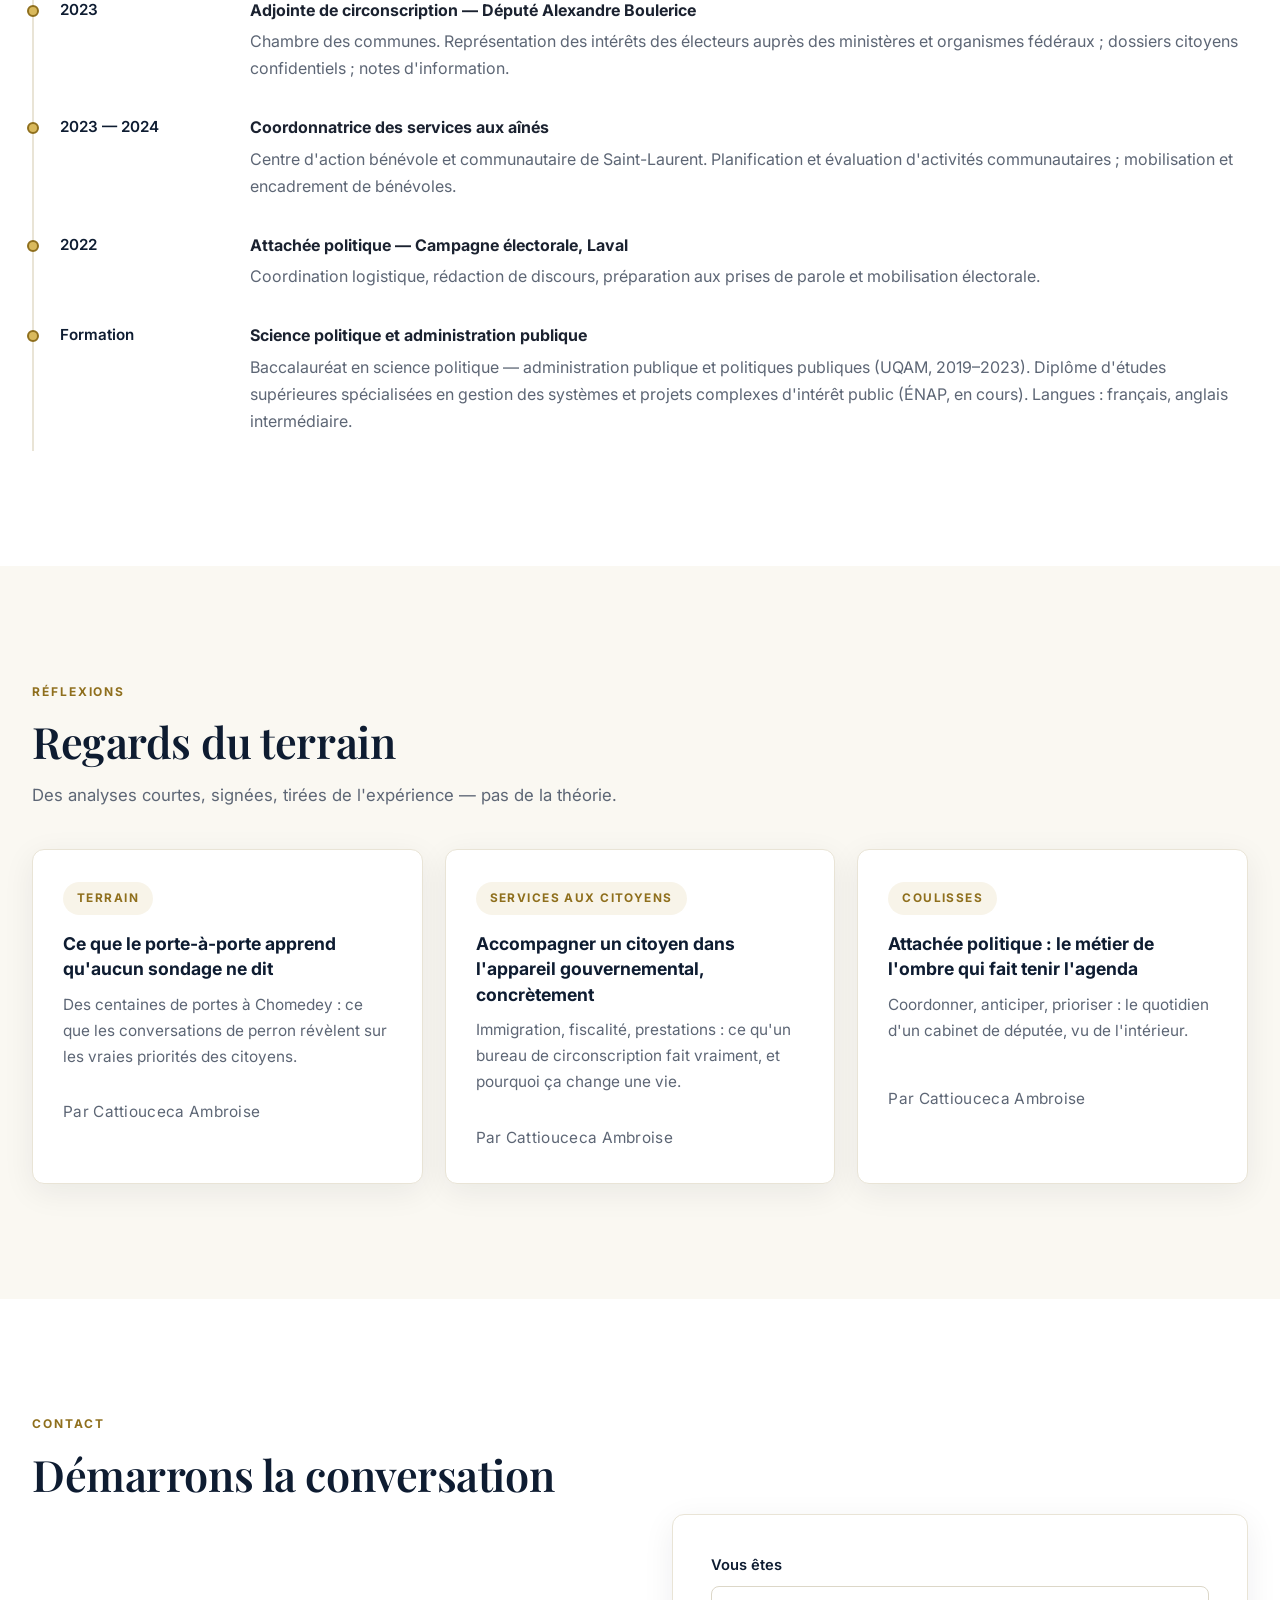
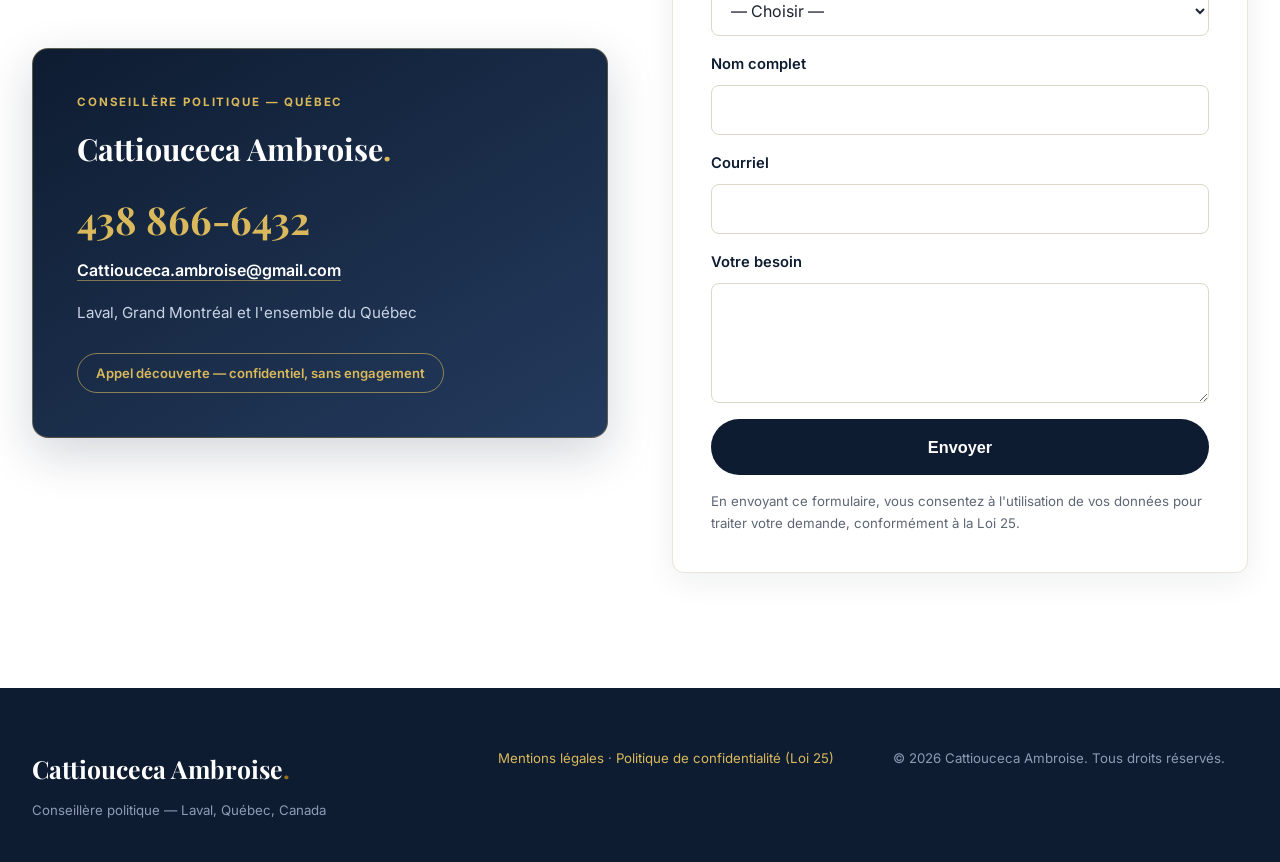
==== commit 9f9c9e2a: "Photos de terrain : perron en À propos, bande citation avec photo de rue, recadrage CSS" ====
--- a/index.html
+++ b/index.html
@@ -182,11 +182,20 @@
         </div>
     </section>
 
+
+    <!-- Bande terrain -->
+    <section class="terrain-band">
+        <img src="Screenshot_20261027_220131_Gallery%281%29.jpg" alt="Cattiouceca Ambroise sur le terrain, à Laval">
+        <div class="terrain-band-overlay">
+            <p>« La politique se gagne sur le terrain. Elle se sert avec écoute. »</p>
+        </div>
+    </section>
+
     <!-- À propos -->
     <section id="apropos" class="section">
         <div class="container two-col">
             <div class="about-img">
-                <img src="cattiouceca.jpg" alt="Cattiouceca Ambroise" class="about-photo">
+                <img src="20260731_183922.jpg" alt="Cattiouceca Ambroise en porte-à-porte à Laval" class="about-photo">
             </div>
             <div>
                 <p class="eyebrow">À propos</p>
--- a/styles.css
+++ b/styles.css
@@ -411,3 +411,17 @@
     .hero-photo { max-width: 340px; margin: 0 auto; }
     .tl-item { grid-template-columns: 1fr; gap: 4px; }
 }
+
+/* ===== Corrections symétrie (QA 27 oct.) ===== */
+.form-status:empty { display: none; }
+.article-card { display: flex; flex-direction: column; }
+.article-card .article-meta { margin-top: auto; padding-top: 14px; }
+
+
+/* ===== Bande terrain + photo À propos (27 oct.) ===== */
+.about-photo { aspect-ratio: 4/5; object-fit: cover; object-position: center 12%; width: 100%; }
+.terrain-band { position: relative; overflow: hidden; }
+.terrain-band img { width: 100%; height: 430px; object-fit: cover; object-position: center 22%; display: block; }
+.terrain-band-overlay { position: absolute; inset: 0; display: flex; align-items: center; justify-content: center; background: linear-gradient(90deg, rgba(14,28,49,0.72), rgba(14,28,49,0.25) 60%, rgba(14,28,49,0.05)); padding: 24px; }
+.terrain-band-overlay p { font-family: var(--font-display); font-style: italic; color: var(--white); font-size: clamp(1.4rem, 3.2vw, 2.3rem); text-align: center; max-width: 760px; line-height: 1.35; }
+@media (max-width: 700px) { .terrain-band img { height: 320px; } }
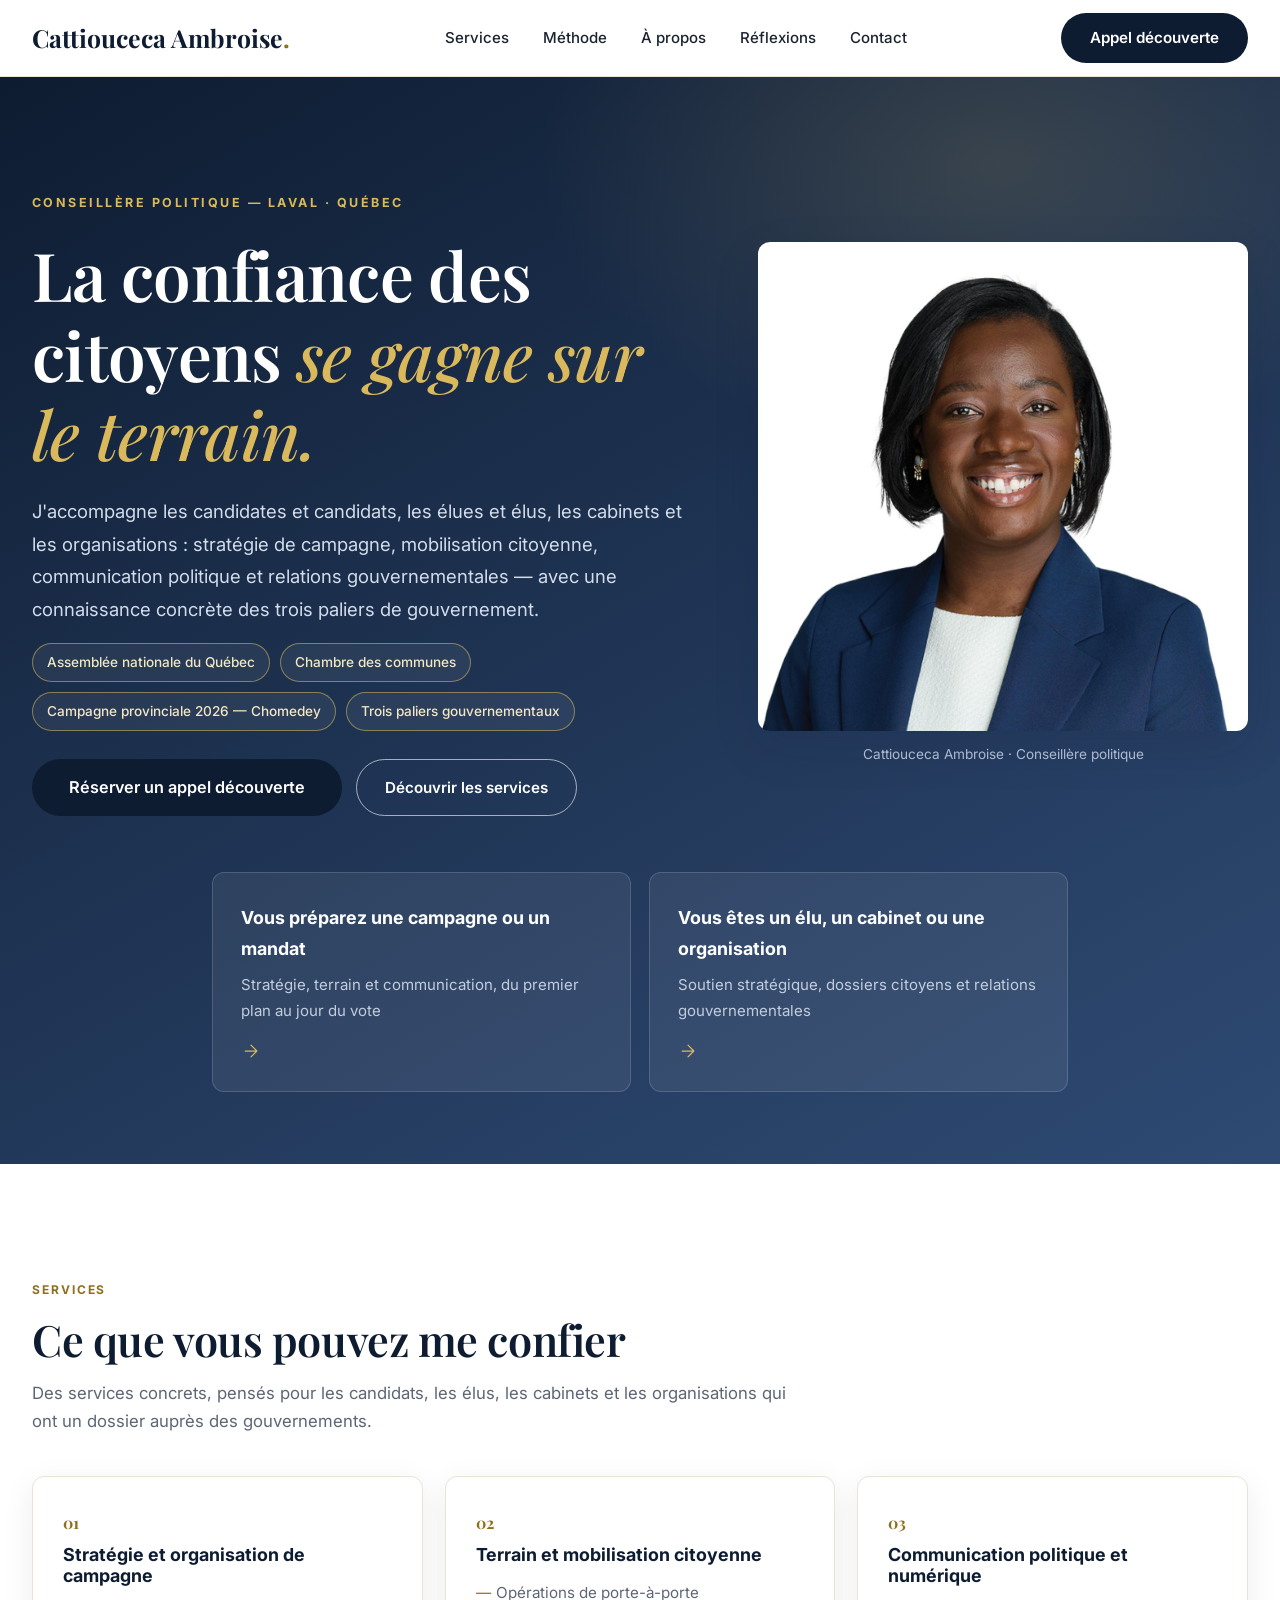
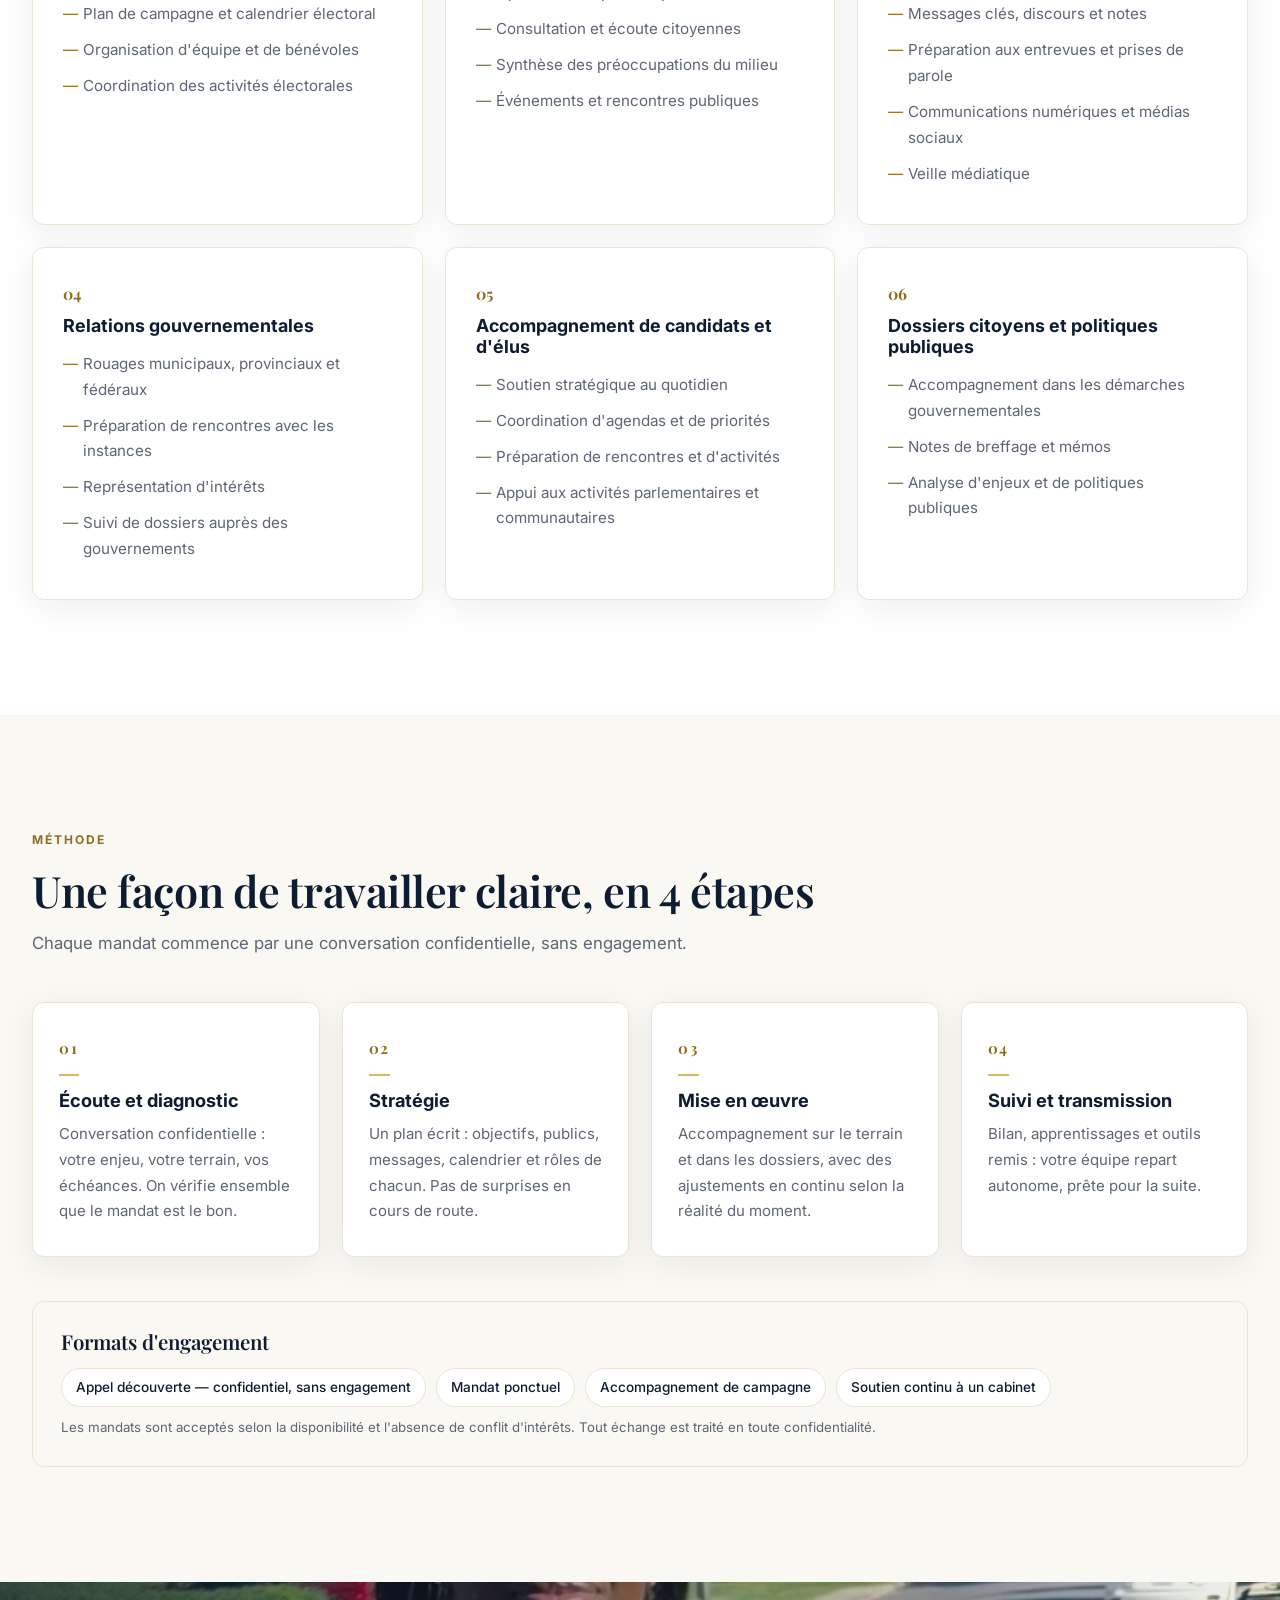
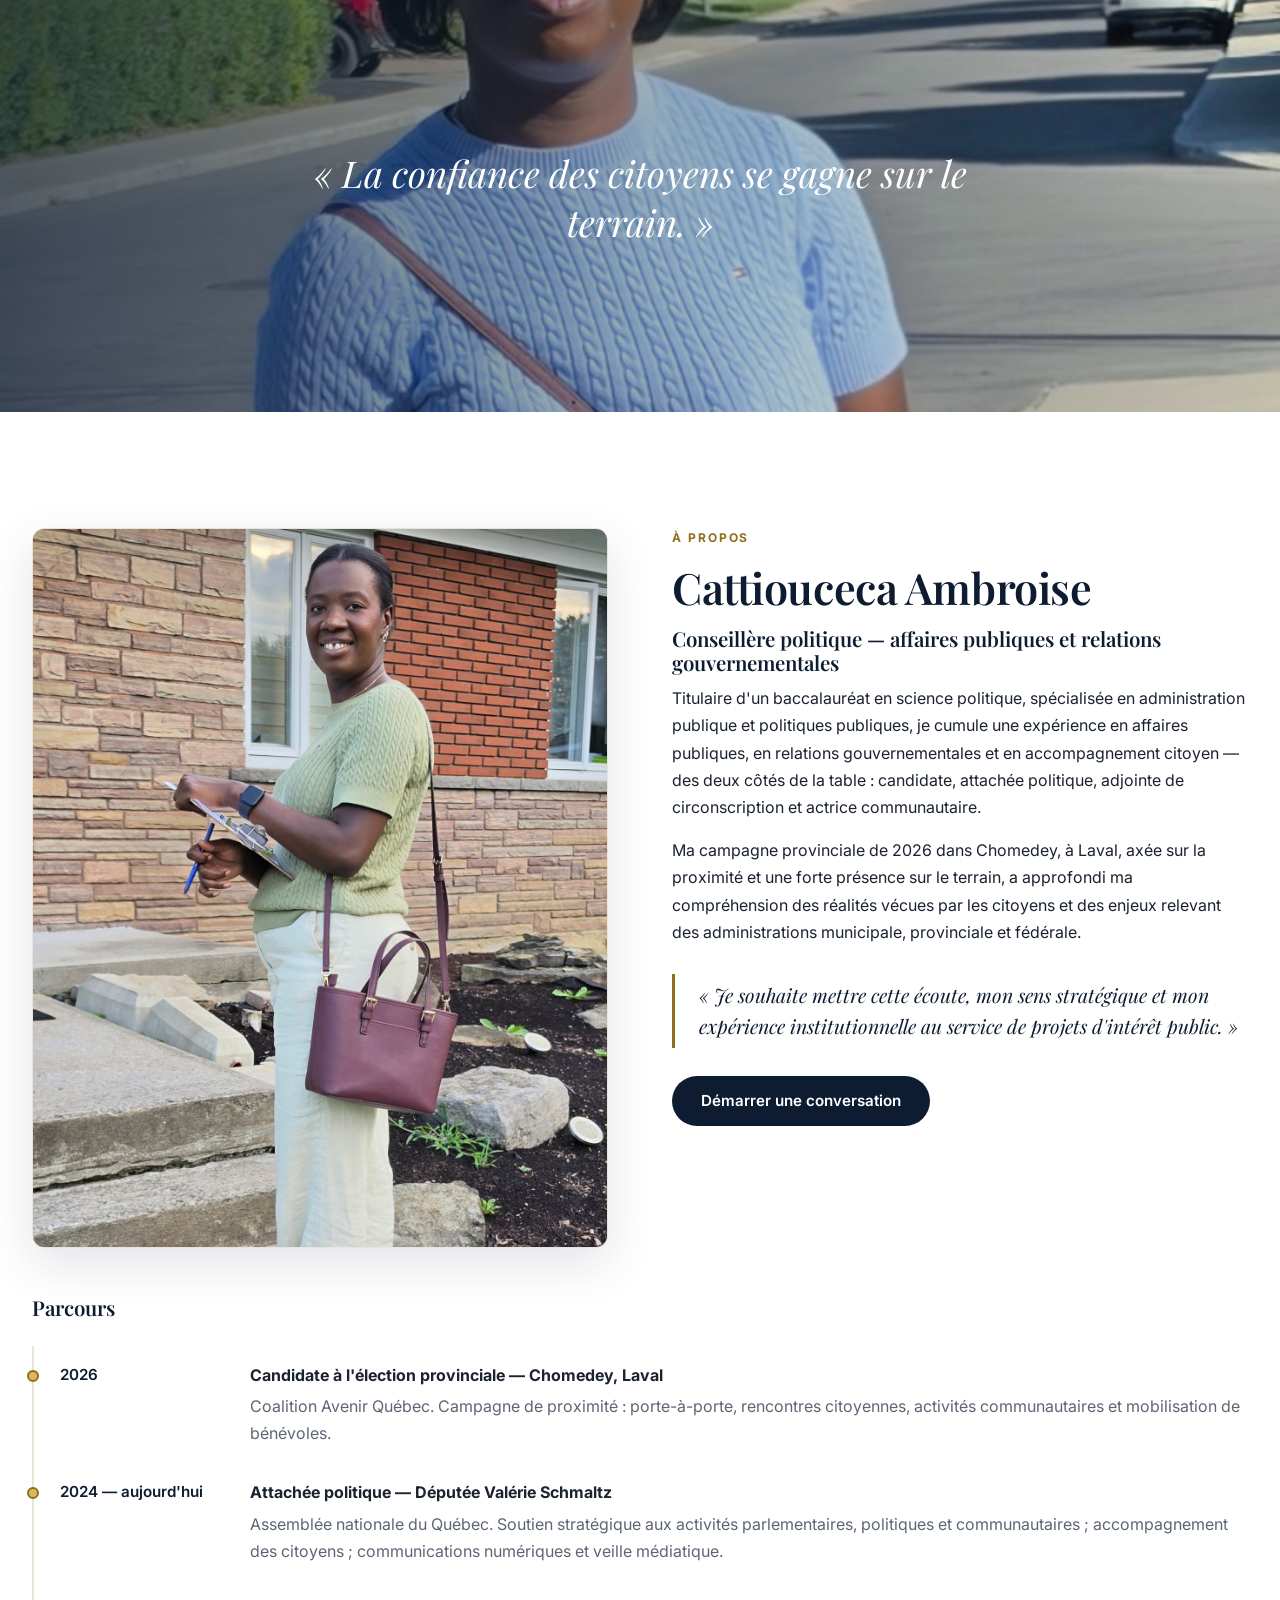
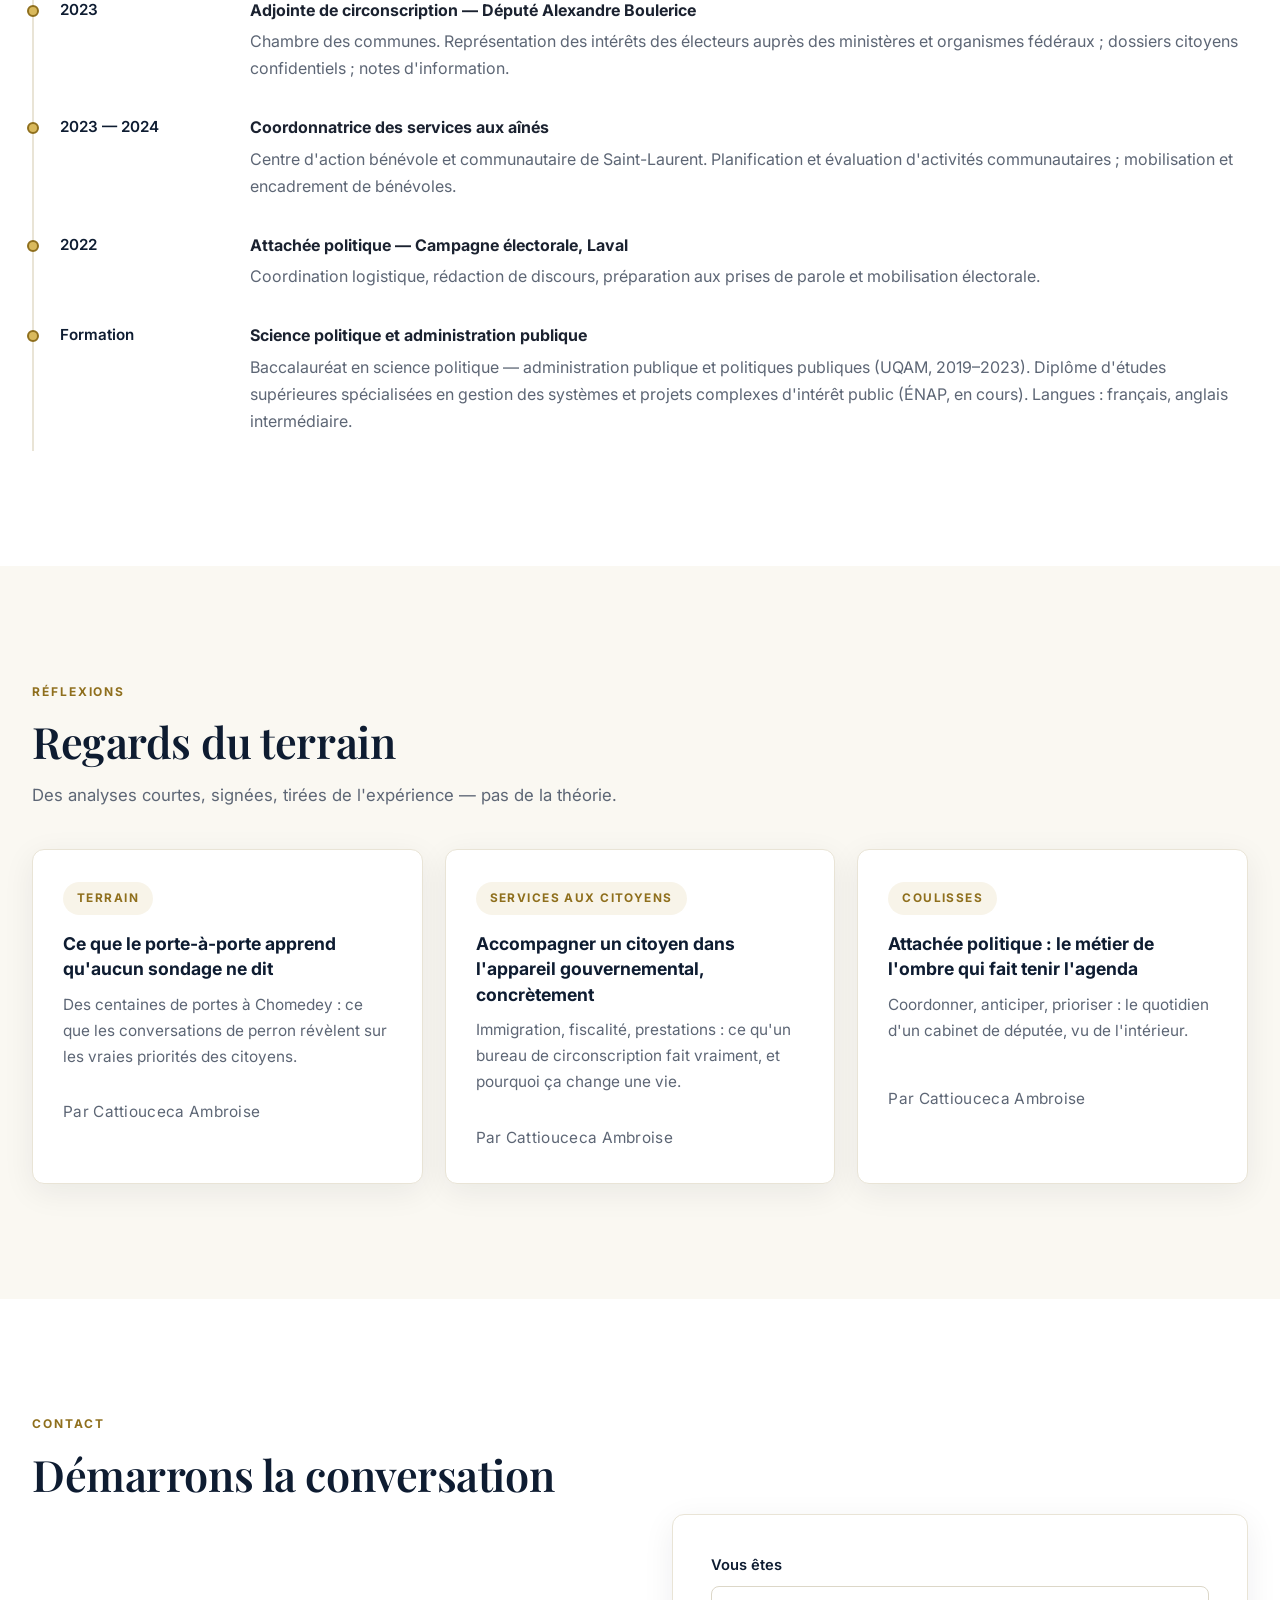
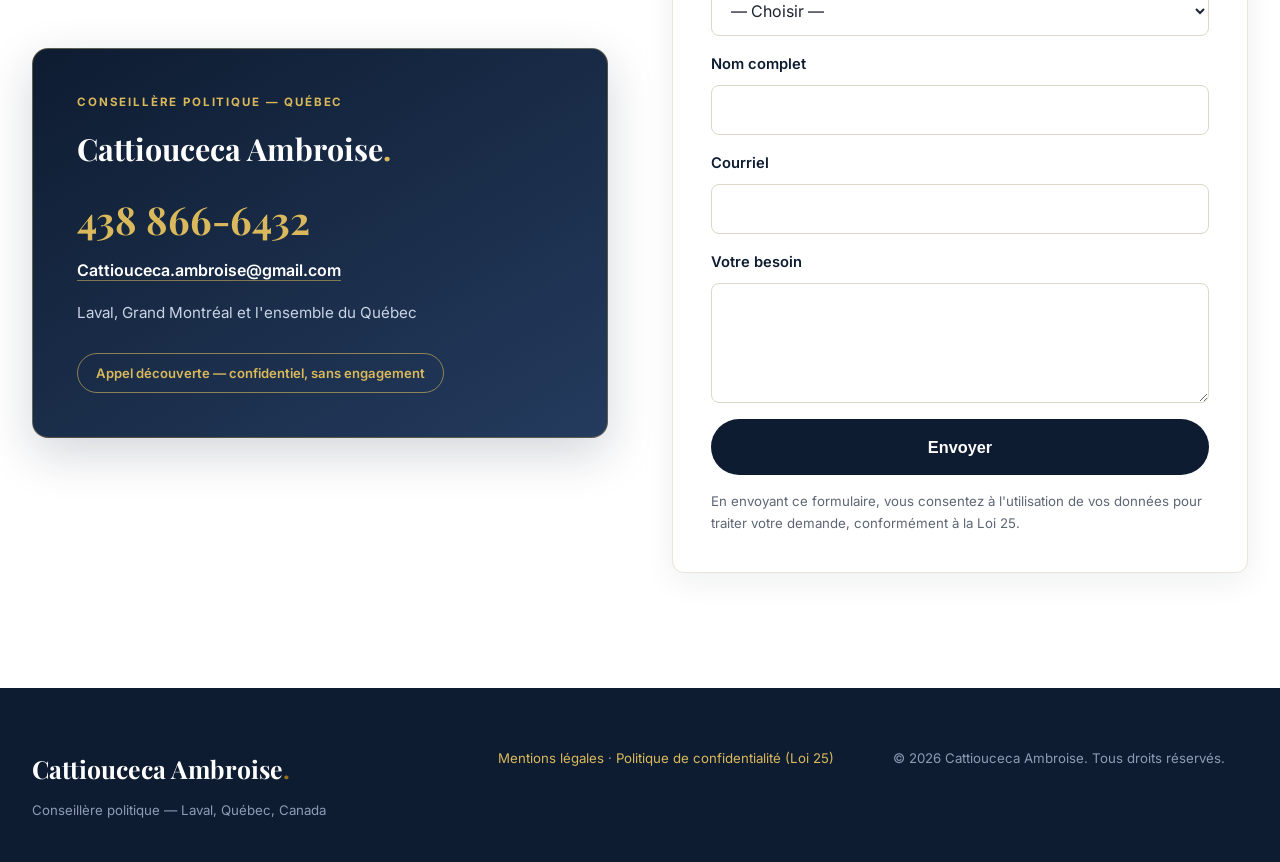
==== commit 0f4fc872: "Nouveau slogan : La confiance des citoyens se gagne sur le terrain (accueil, bande, meta)" ====
--- a/index.html
+++ b/index.html
@@ -8,7 +8,7 @@
     <link rel="icon" type="image/svg+xml" href="favicon.svg">
     <meta property="og:type" content="website">
     <meta property="og:title" content="Cattiouceca Ambroise — Conseillère politique">
-    <meta property="og:description" content="La politique se gagne sur le terrain. Elle se sert avec écoute. Stratégie, mobilisation, communication et relations gouvernementales au Québec.">
+    <meta property="og:description" content="La confiance des citoyens se gagne sur le terrain. Stratégie, mobilisation, communication et relations gouvernementales au Québec.">
     <meta property="og:image" content="cattiouceca.jpg">
     <meta name="twitter:card" content="summary_large_image">
     <link rel="stylesheet" href="styles.css">
@@ -40,7 +40,7 @@
         <div class="container hero-grid">
             <div class="hero-text">
                 <p class="hero-eyebrow">Conseillère politique — Laval · Québec</p>
-                <h1>La politique se gagne sur le terrain. <em>Elle se sert avec écoute.</em></h1>
+                <h1>La confiance des citoyens <em>se gagne sur le terrain.</em></h1>
                 <p class="hero-sub">J'accompagne les candidates et candidats, les élues et élus, les cabinets et les organisations : stratégie de campagne, mobilisation citoyenne, communication politique et relations gouvernementales — avec une connaissance concrète des trois paliers de gouvernement.</p>
                 <div class="pills">
                     <span class="pill">Assemblée nationale du Québec</span>
@@ -187,7 +187,7 @@
     <section class="terrain-band">
         <img src="Screenshot_20261027_220131_Gallery%281%29.jpg" alt="Cattiouceca Ambroise sur le terrain, à Laval">
         <div class="terrain-band-overlay">
-            <p>« La politique se gagne sur le terrain. Elle se sert avec écoute. »</p>
+            <p>« La confiance des citoyens se gagne sur le terrain. »</p>
         </div>
     </section>
 
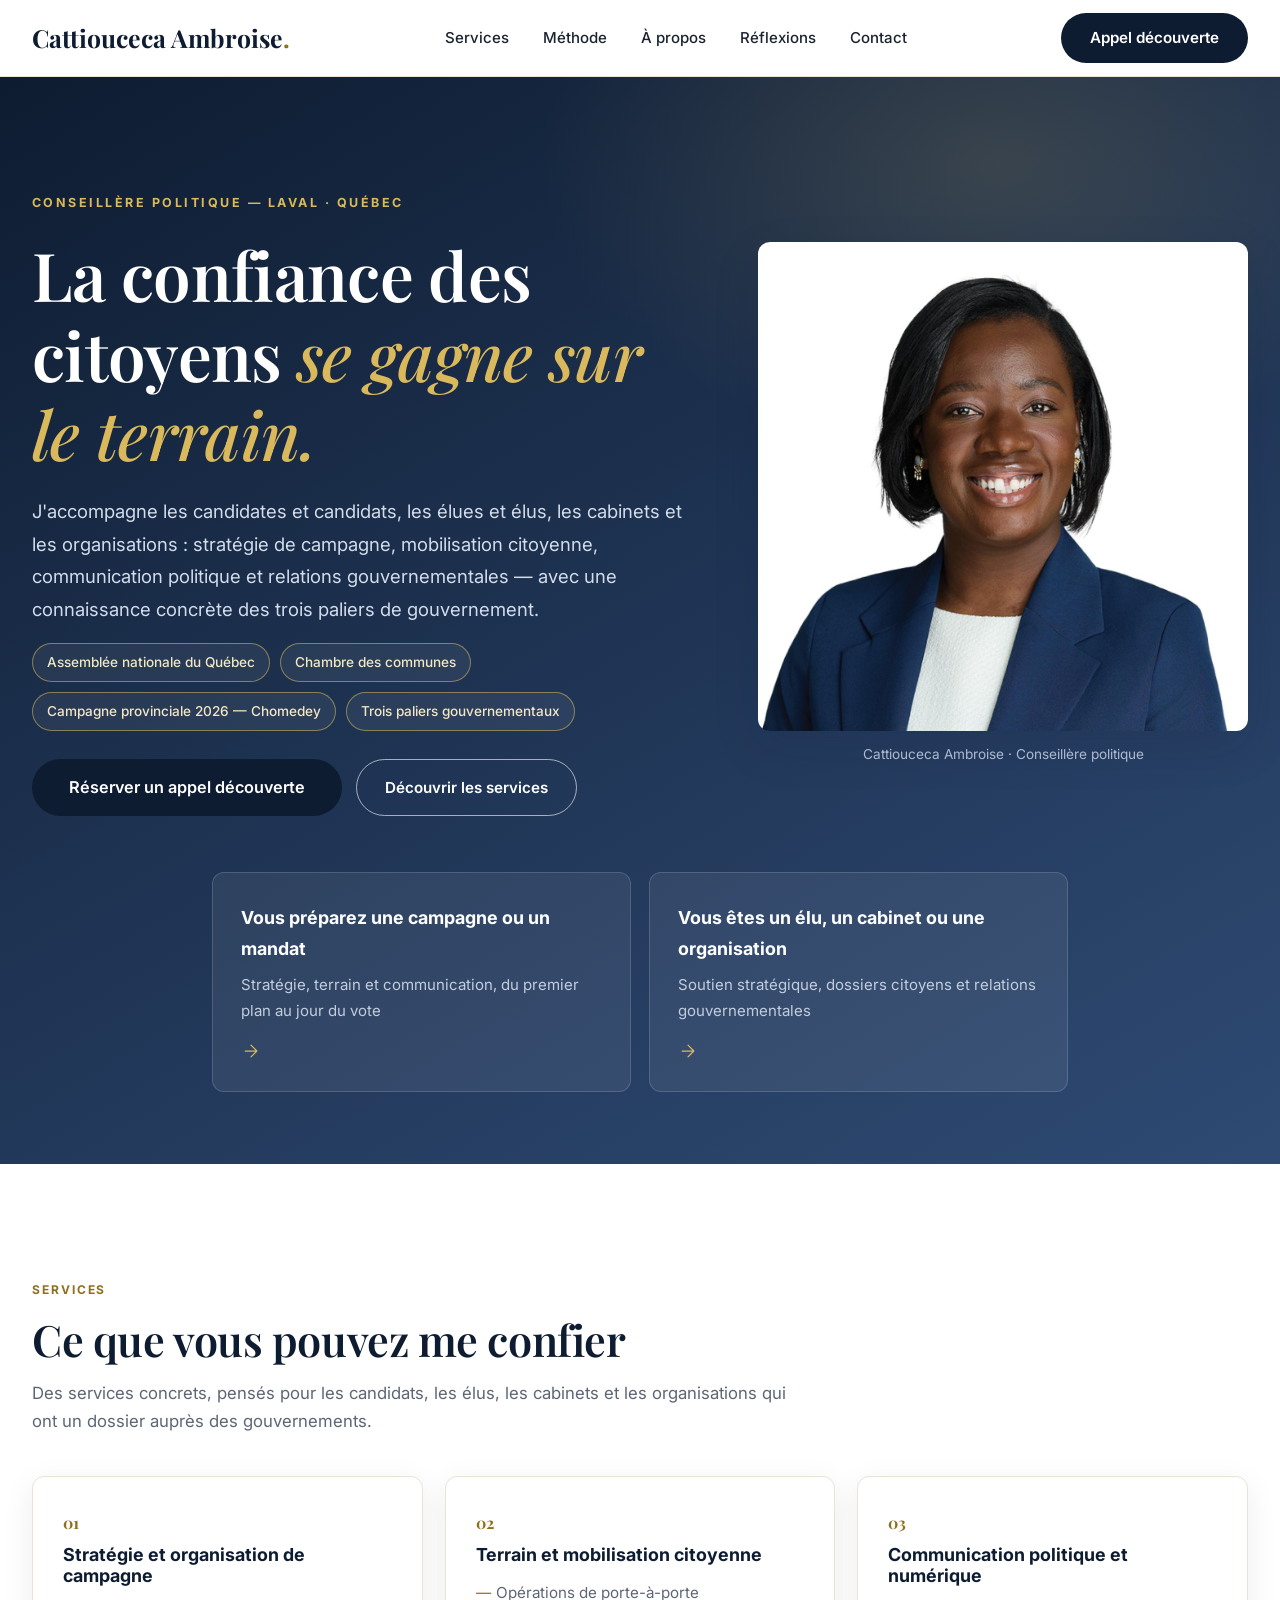
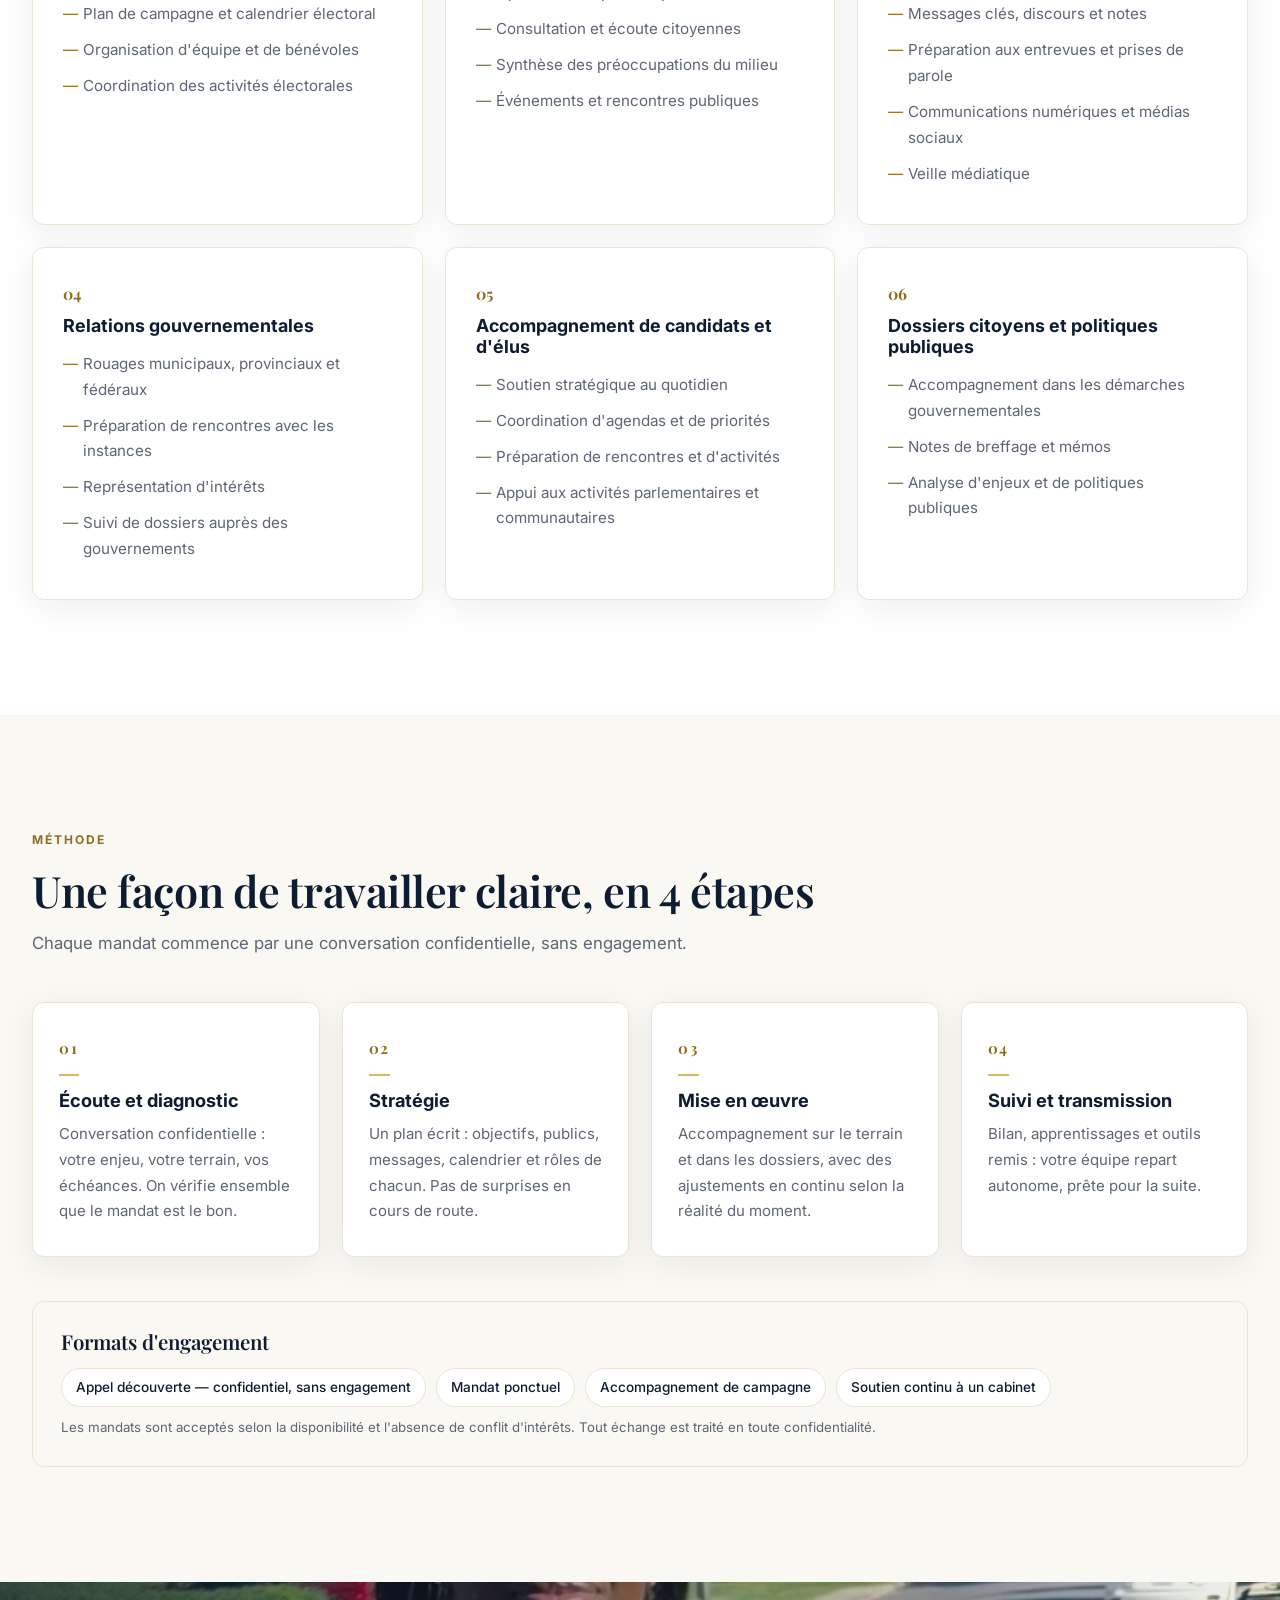
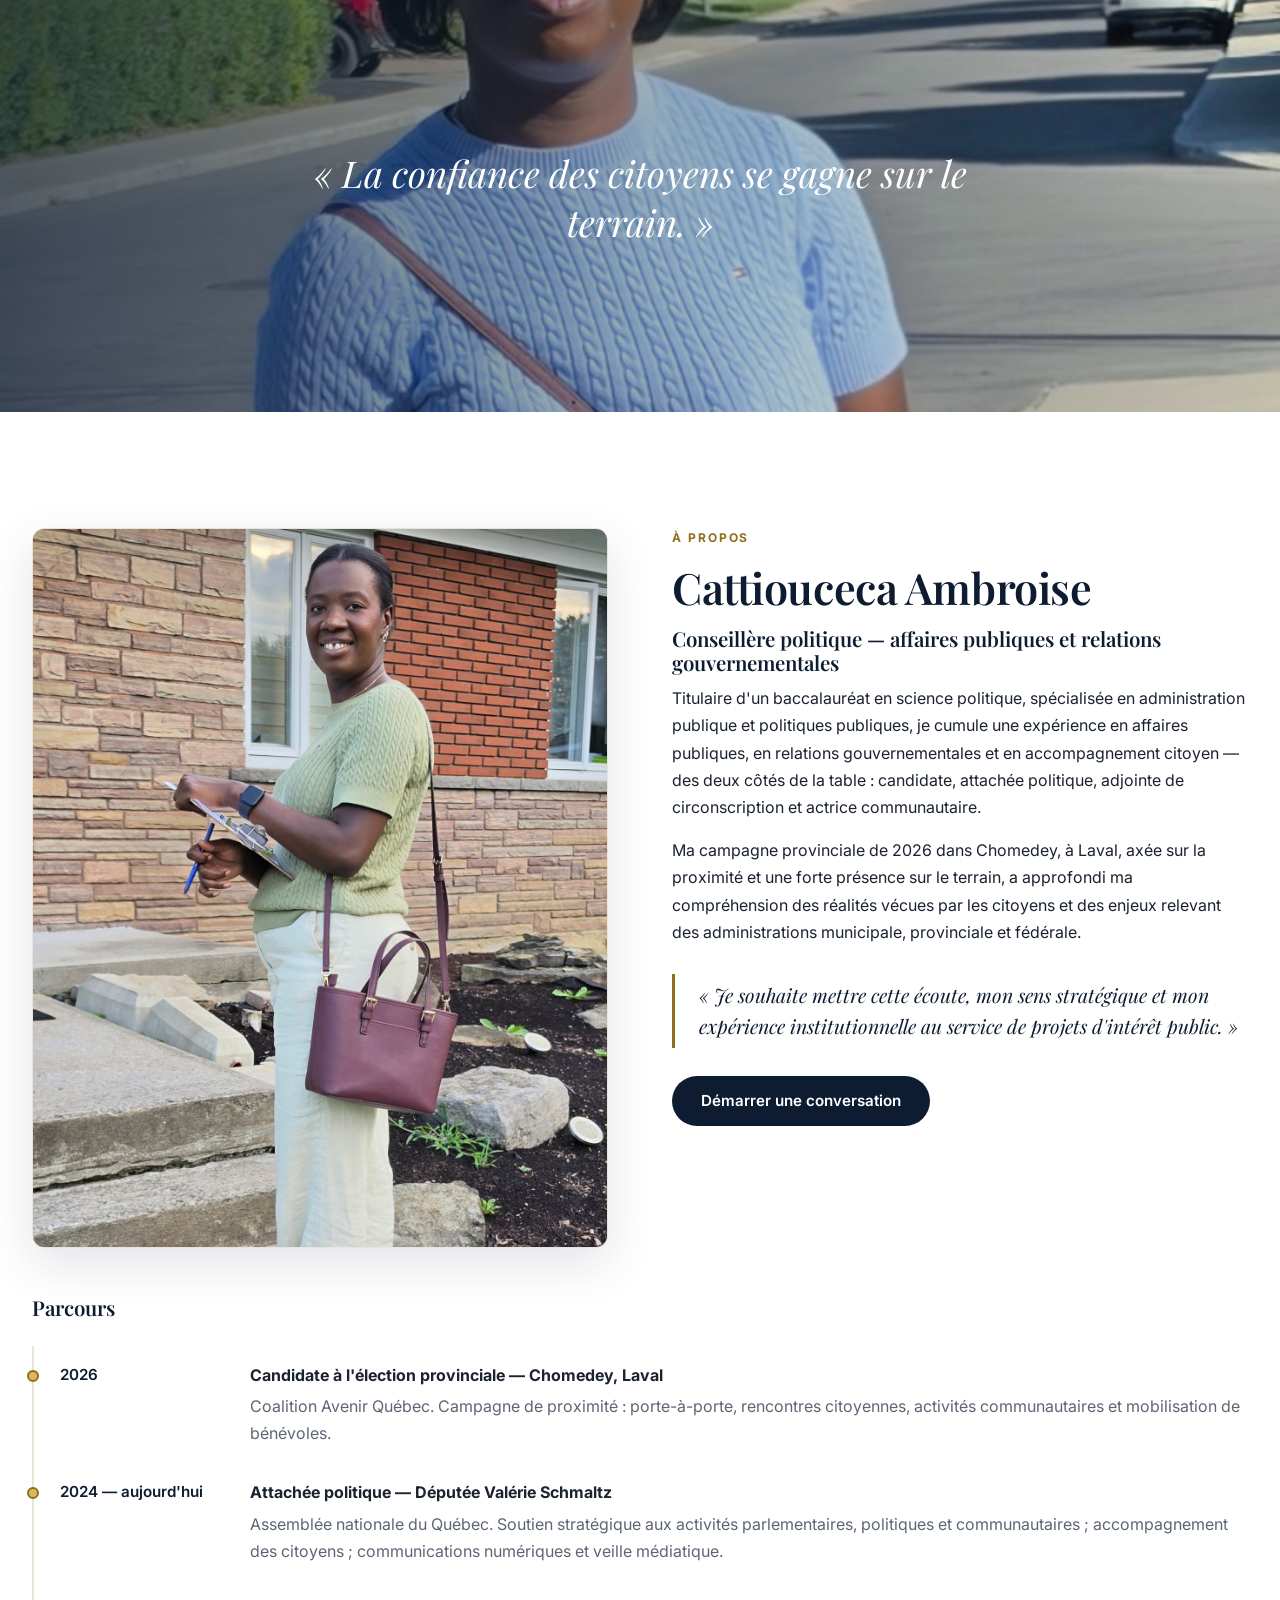
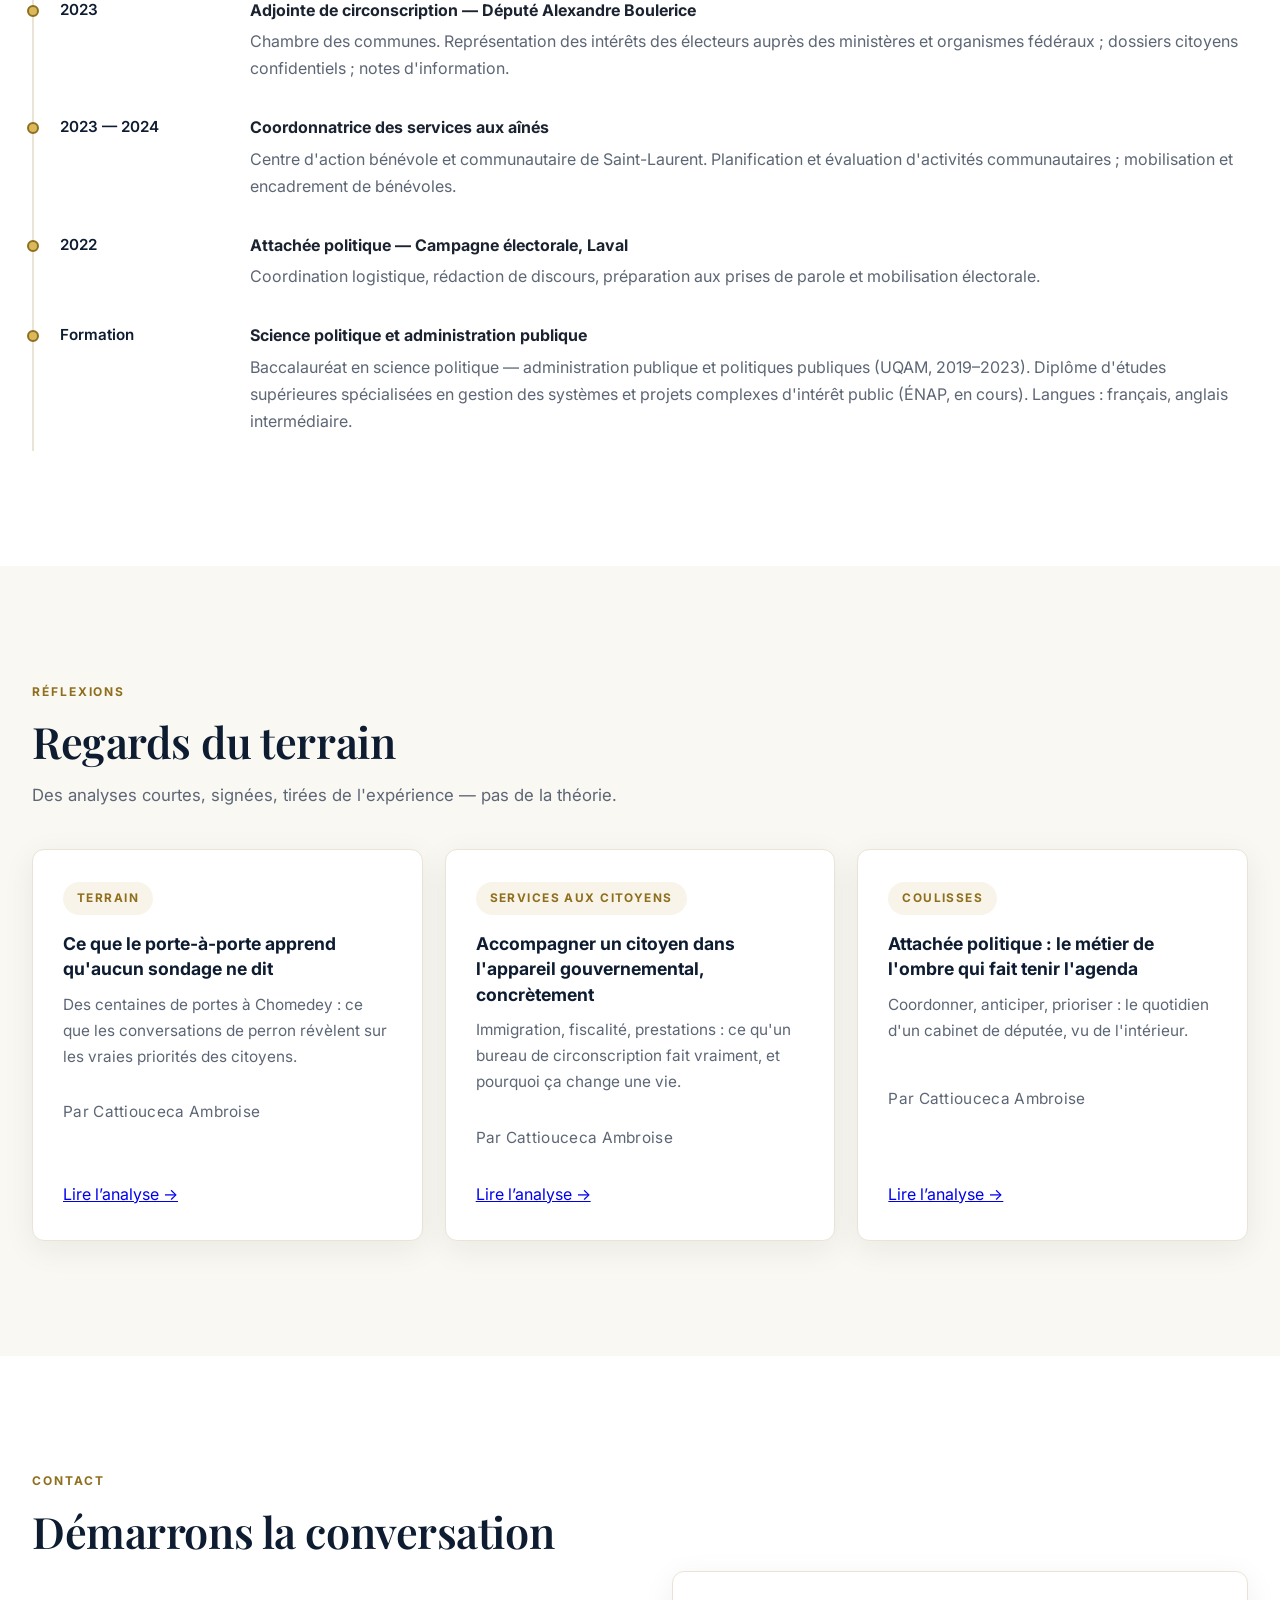
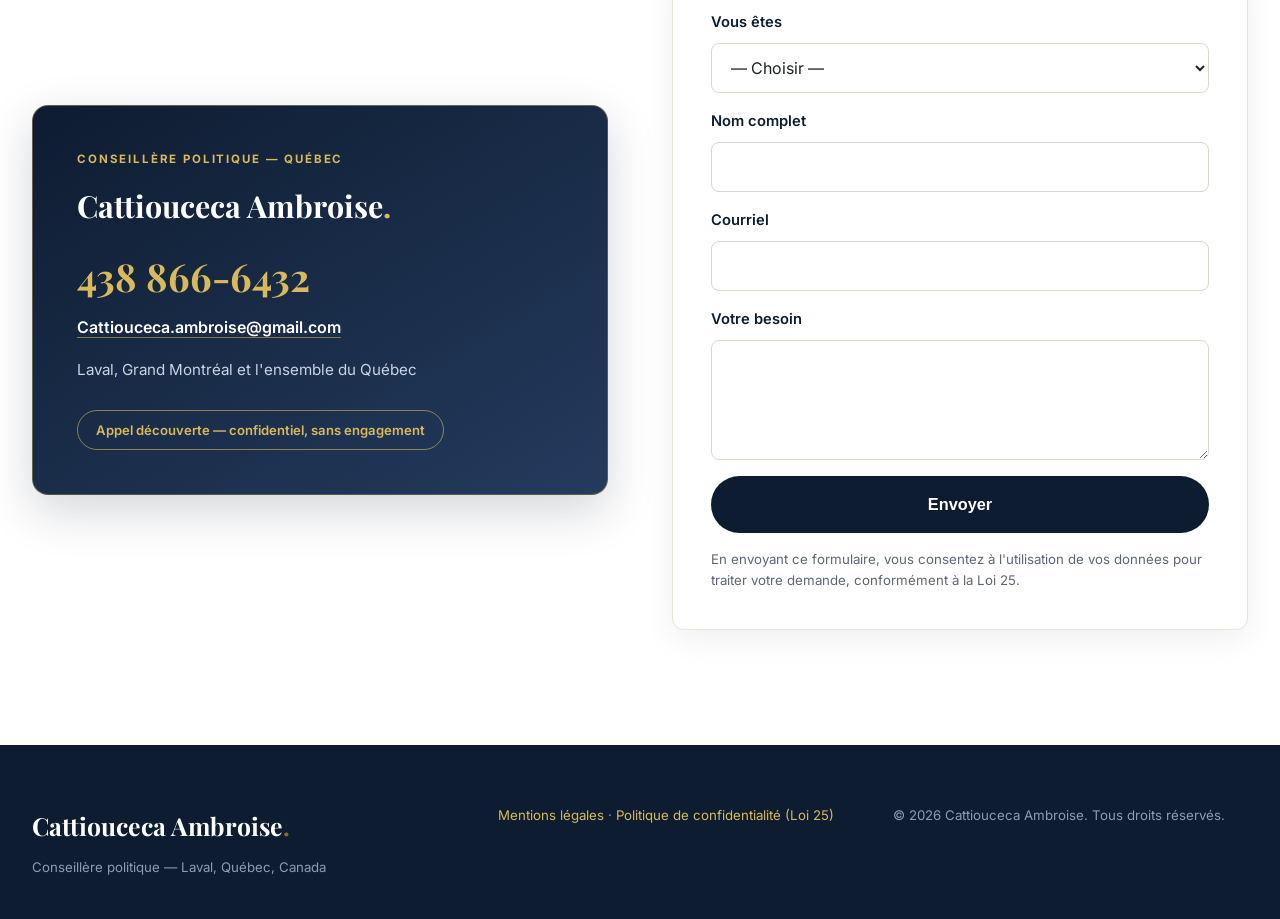
==== commit 034ff53f: "Réflexions : 3 analyses complètes publiées (porte-à-porte, dossiers citoyens, métier de l'ombre)" ====
--- a/index.html
+++ b/index.html
@@ -234,18 +234,21 @@
                     <h3>Ce que le porte-à-porte apprend qu'aucun sondage ne dit</h3>
                     <p>Des centaines de portes à Chomedey : ce que les conversations de perron révèlent sur les vraies priorités des citoyens.</p>
                     <p class="article-meta">Par Cattiouceca Ambroise</p>
+                    <a class="card-link" href="reflexion-porte-a-porte.html">Lire l’analyse &rarr;</a>
                 </article>
                 <article class="card article-card">
                     <span class="article-tag">Services aux citoyens</span>
                     <h3>Accompagner un citoyen dans l'appareil gouvernemental, concrètement</h3>
                     <p>Immigration, fiscalité, prestations : ce qu'un bureau de circonscription fait vraiment, et pourquoi ça change une vie.</p>
                     <p class="article-meta">Par Cattiouceca Ambroise</p>
+                    <a class="card-link" href="reflexion-dossiers-citoyens.html">Lire l’analyse &rarr;</a>
                 </article>
                 <article class="card article-card">
                     <span class="article-tag">Coulisses</span>
                     <h3>Attachée politique : le métier de l'ombre qui fait tenir l'agenda</h3>
                     <p>Coordonner, anticiper, prioriser : le quotidien d'un cabinet de députée, vu de l'intérieur.</p>
                     <p class="article-meta">Par Cattiouceca Ambroise</p>
+                    <a class="card-link" href="reflexion-metier-ombre.html">Lire l’analyse &rarr;</a>
                 </article>
             </div>
         </div>
--- a/styles.css
+++ b/styles.css
@@ -425,3 +425,19 @@
 .terrain-band-overlay { position: absolute; inset: 0; display: flex; align-items: center; justify-content: center; background: linear-gradient(90deg, rgba(14,28,49,0.72), rgba(14,28,49,0.25) 60%, rgba(14,28,49,0.05)); padding: 24px; }
 .terrain-band-overlay p { font-family: var(--font-display); font-style: italic; color: var(--white); font-size: clamp(1.4rem, 3.2vw, 2.3rem); text-align: center; max-width: 760px; line-height: 1.35; }
 @media (max-width: 700px) { .terrain-band img { height: 320px; } }
+
+
+/* ===== Pages d'articles Réflexions (27 oct.) ===== */
+.article-main { padding: calc(var(--header-h) + 48px) 0 80px; background: var(--cream); }
+.article-wrap { max-width: 780px; }
+.article-back { font-size: 0.9rem; font-weight: 600; color: var(--navy); }
+.article-back:hover { color: var(--gold-dark); }
+.article-cat { margin-top: 26px; font-size: 0.78rem; font-weight: 700; letter-spacing: 0.14em; text-transform: uppercase; color: var(--gold-dark); }
+.article-title { font-size: clamp(1.9rem, 4.5vw, 2.7rem); margin: 10px 0 8px; }
+.article-meta { color: var(--muted); font-size: 0.95rem; margin-bottom: 30px; }
+.article-body p { font-size: 1.06rem; margin-bottom: 18px; }
+.article-body h2 { font-size: 1.45rem; margin: 34px 0 12px; }
+.article-cta { margin-top: 44px; background: var(--navy); border-radius: 14px; padding: 30px; text-align: center; }
+.article-cta p { color: var(--white); font-family: var(--font-display); font-size: 1.25rem; margin-bottom: 16px; }
+.reflection-card a.card-link { font-weight: 700; font-size: 0.9rem; color: var(--gold-dark); }
+.reflection-card a.card-link:hover { color: var(--navy); }
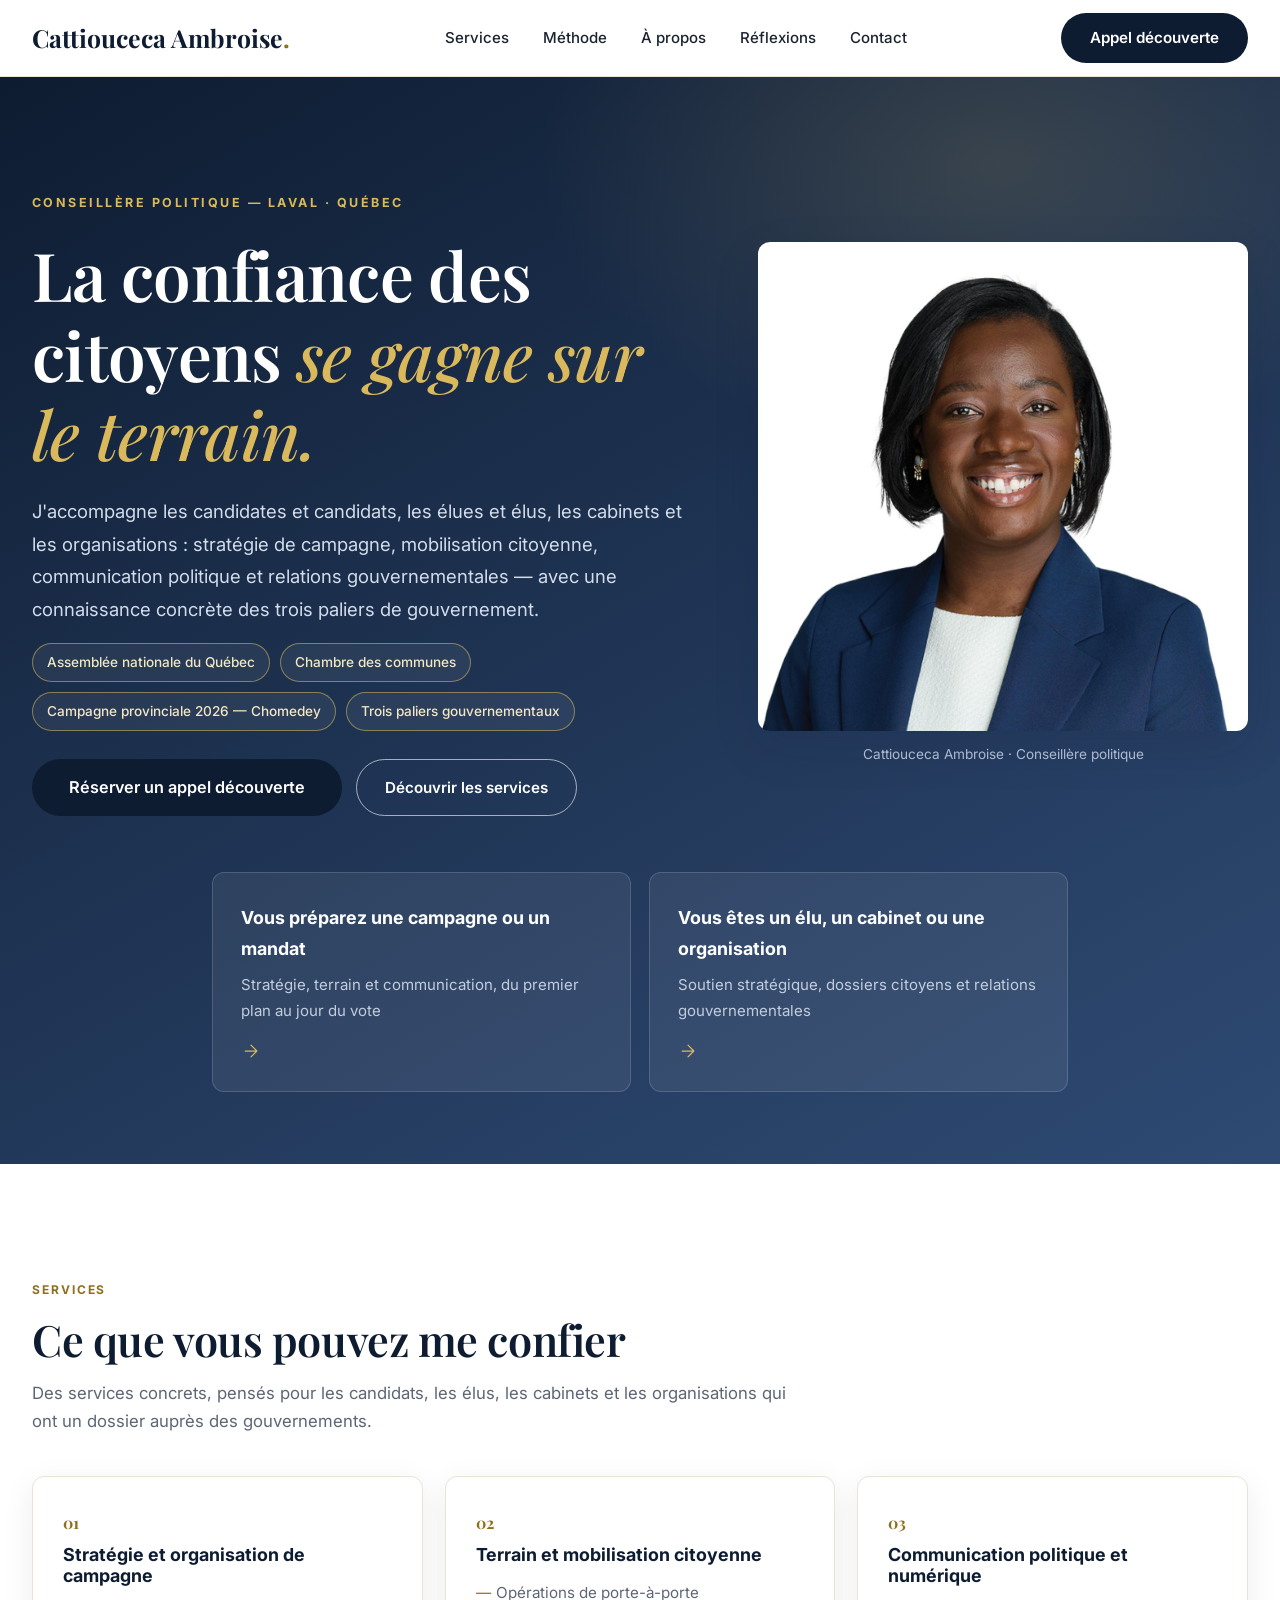
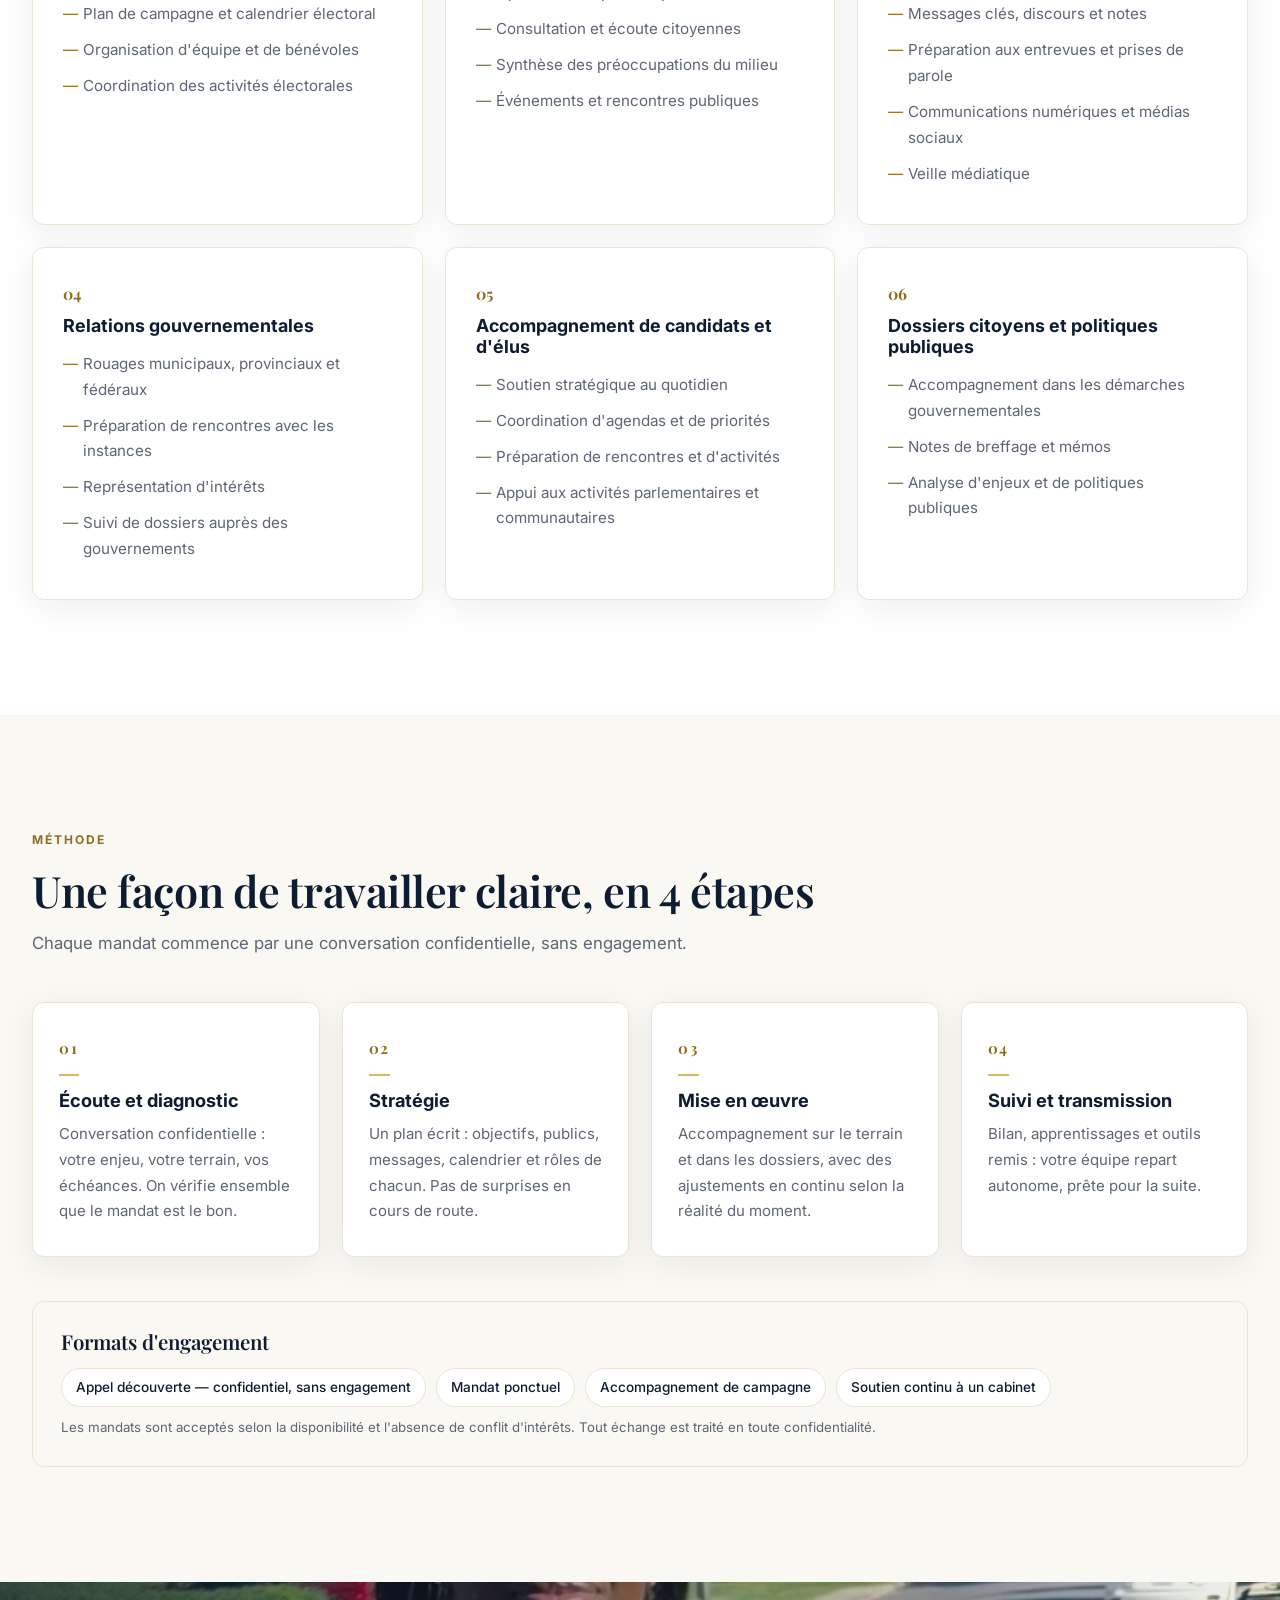
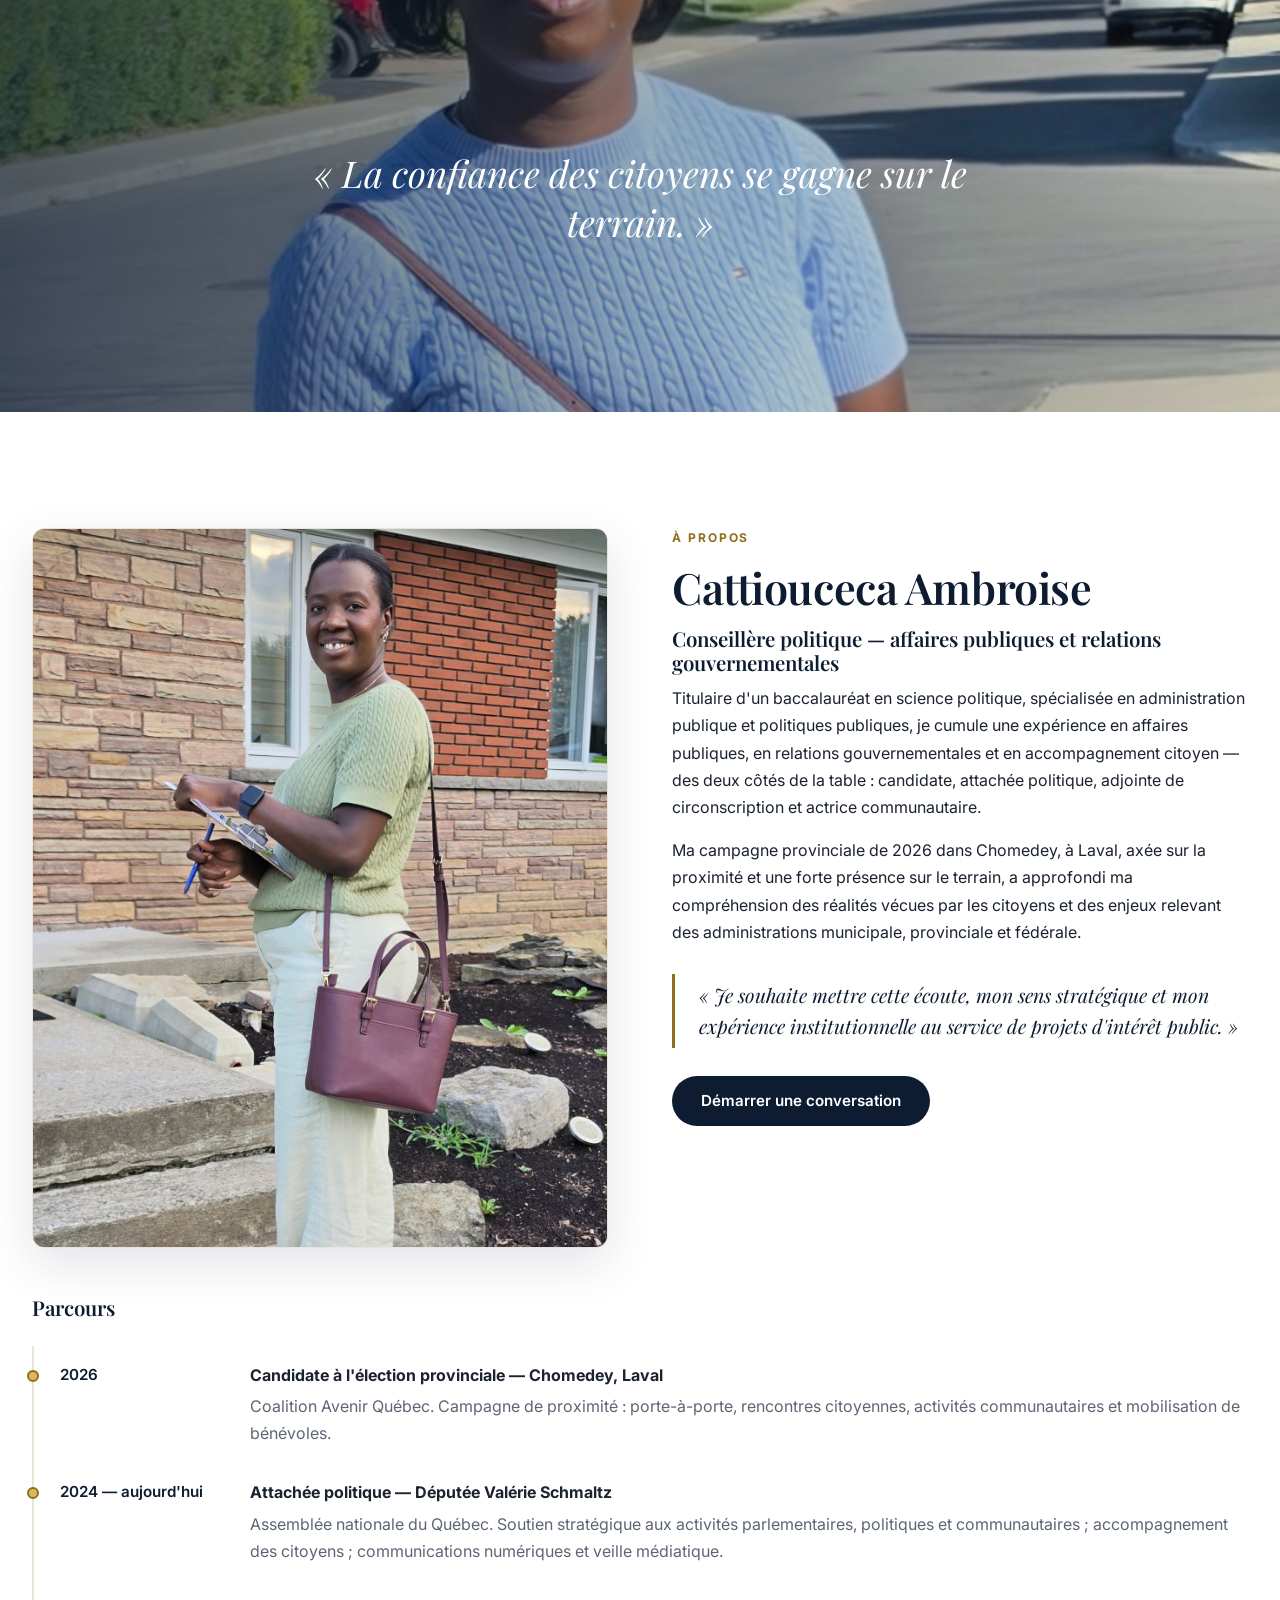
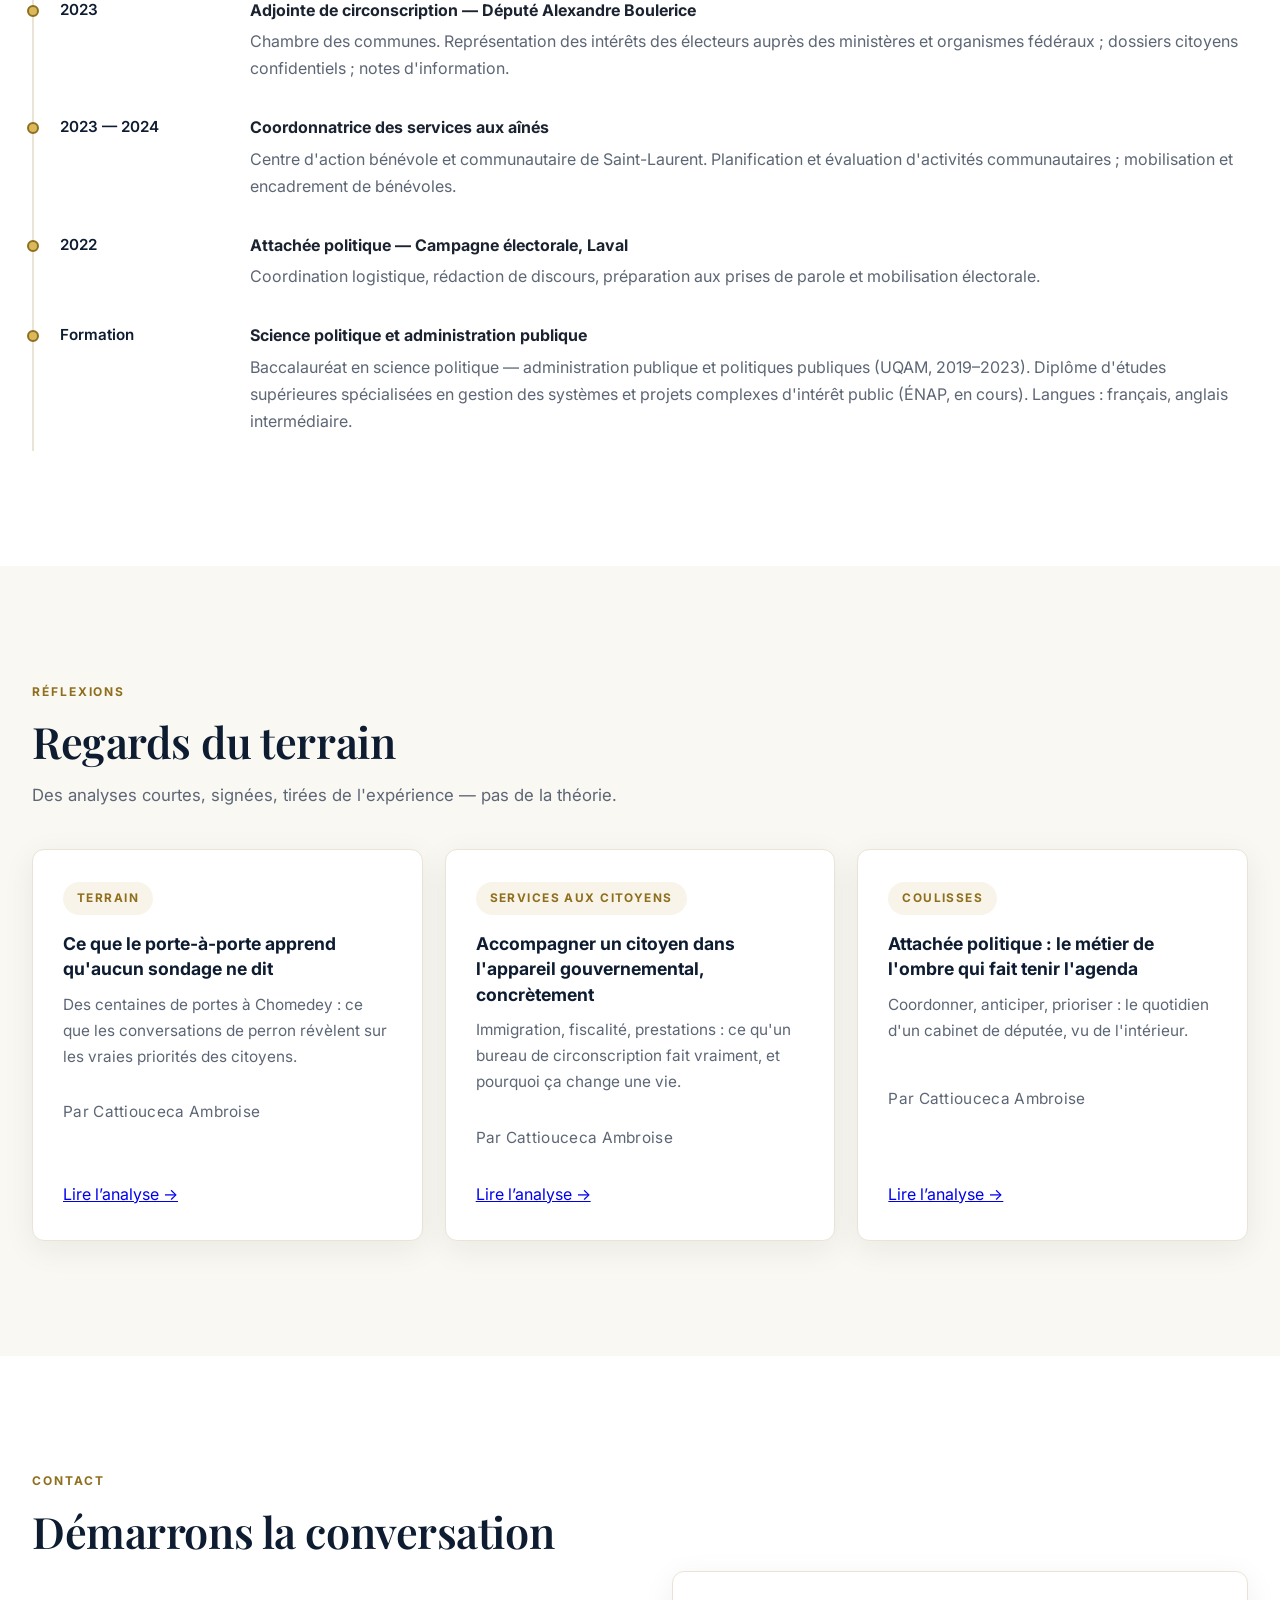
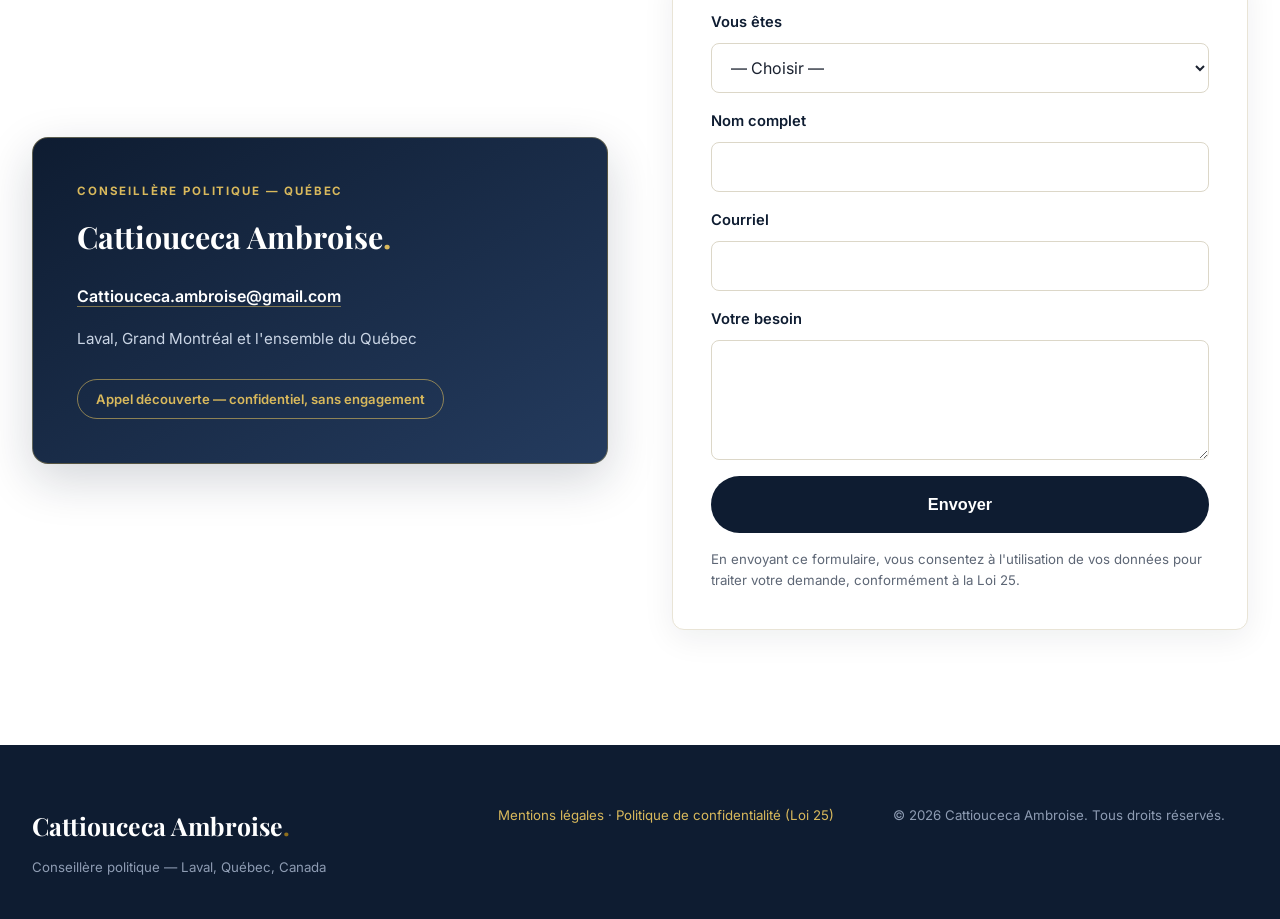
==== commit 4b49f010: "Retrait du numéro de téléphone (contact et mentions légales) — contact par courriel/formulaire seule" ====
--- a/index.html
+++ b/index.html
@@ -263,7 +263,6 @@
                 <div class="bcard">
                     <p class="bcard-eyebrow">Conseillère politique — Québec</p>
                     <p class="bcard-name">Cattiouceca Ambroise<span>.</span></p>
-                    <a class="bcard-phone" href="tel:+14388666432">438 866-6432</a>
                     <p class="bcard-row"><a class="bcard-link" href="mailto:Cattiouceca.ambroise@gmail.com">Cattiouceca.ambroise@gmail.com</a></p>
                     <p class="bcard-zone">Laval, Grand Montréal et l'ensemble du Québec</p>
                     <p class="bcard-row"><span class="bcard-badge">Appel découverte — confidentiel, sans engagement</span></p>
